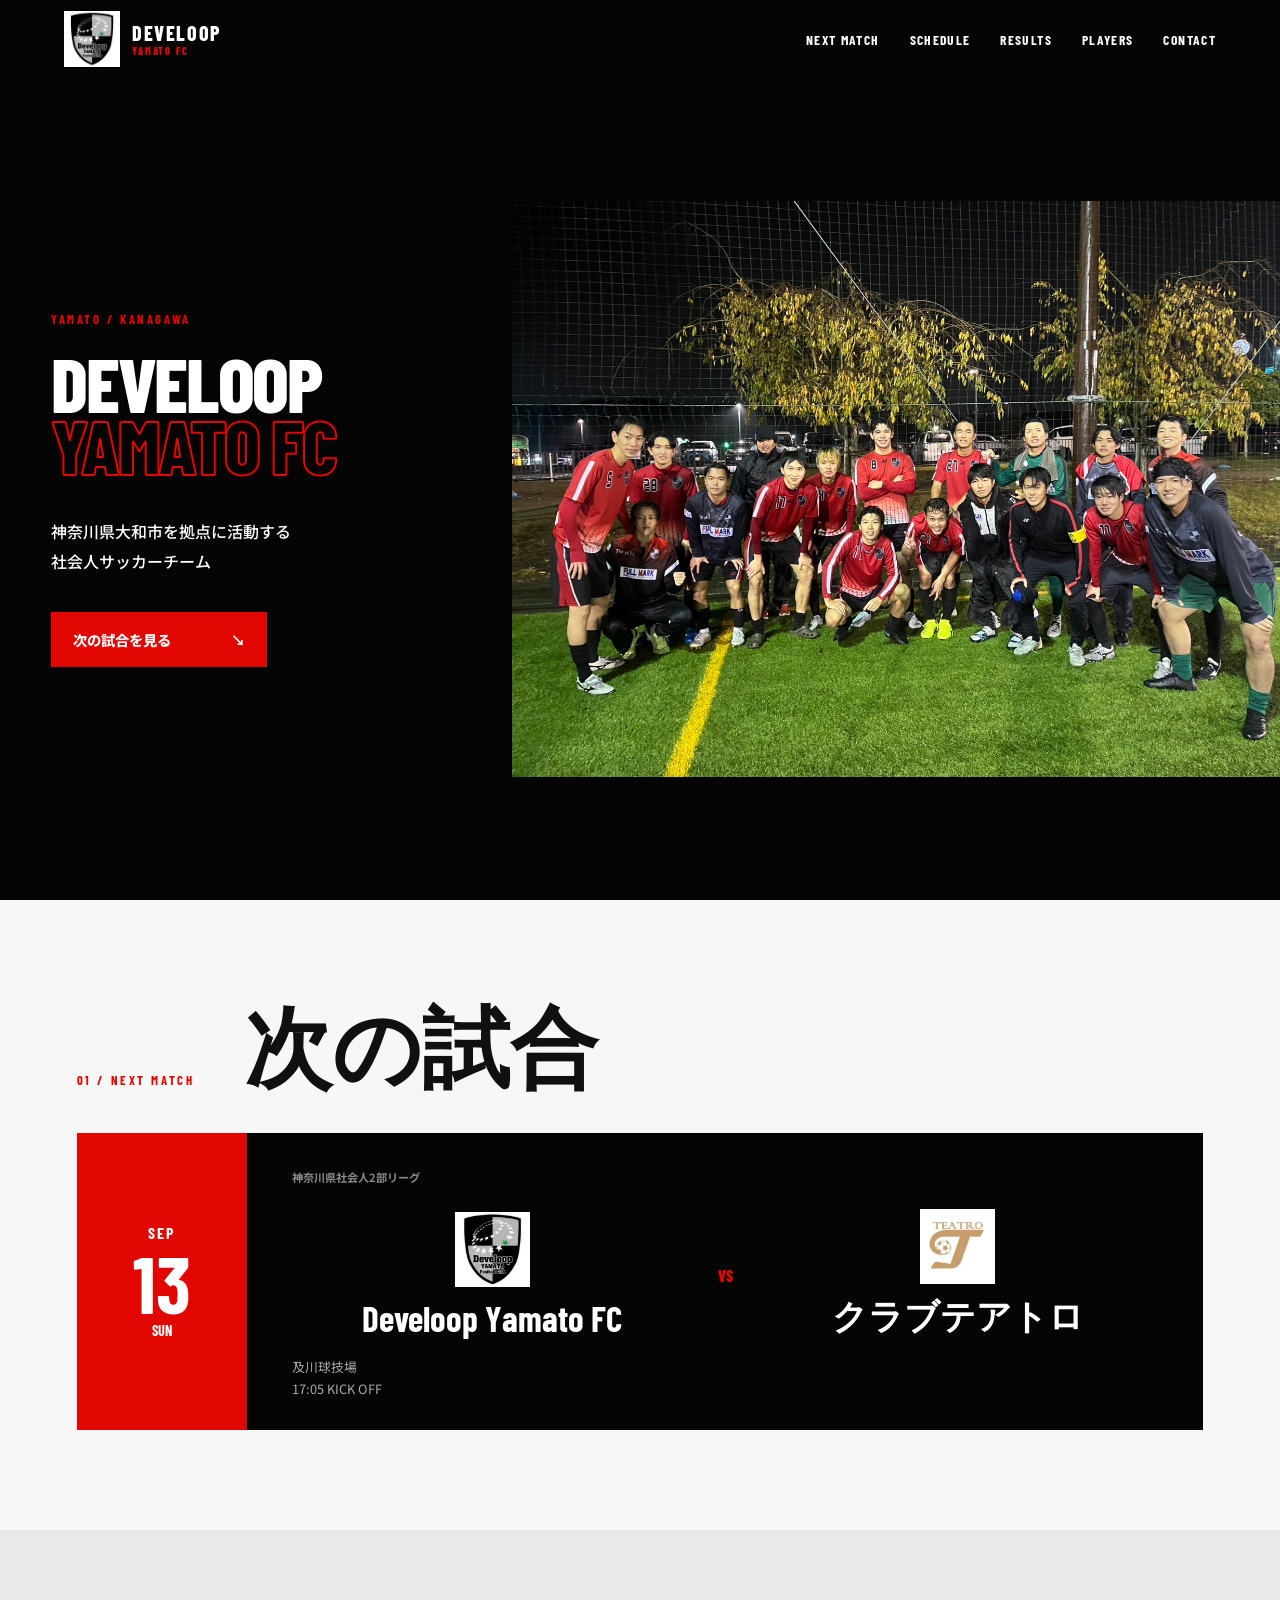
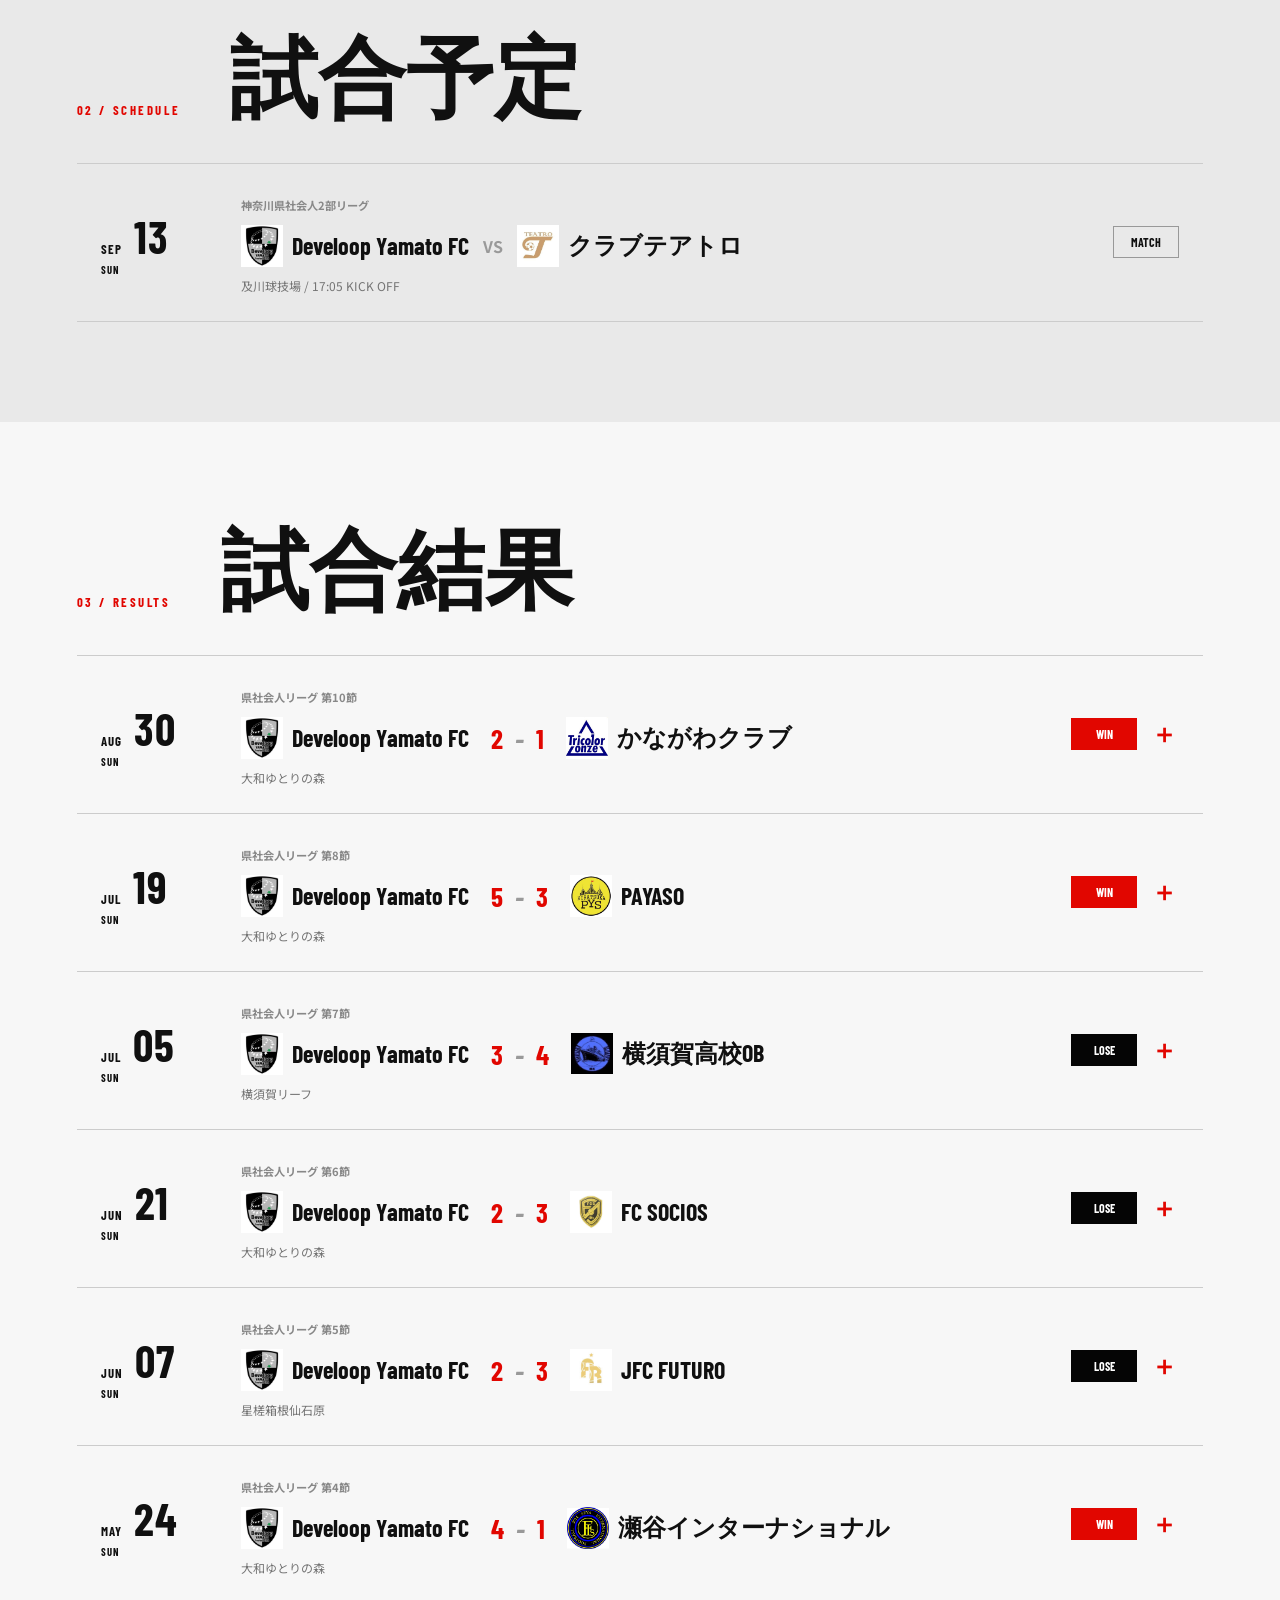
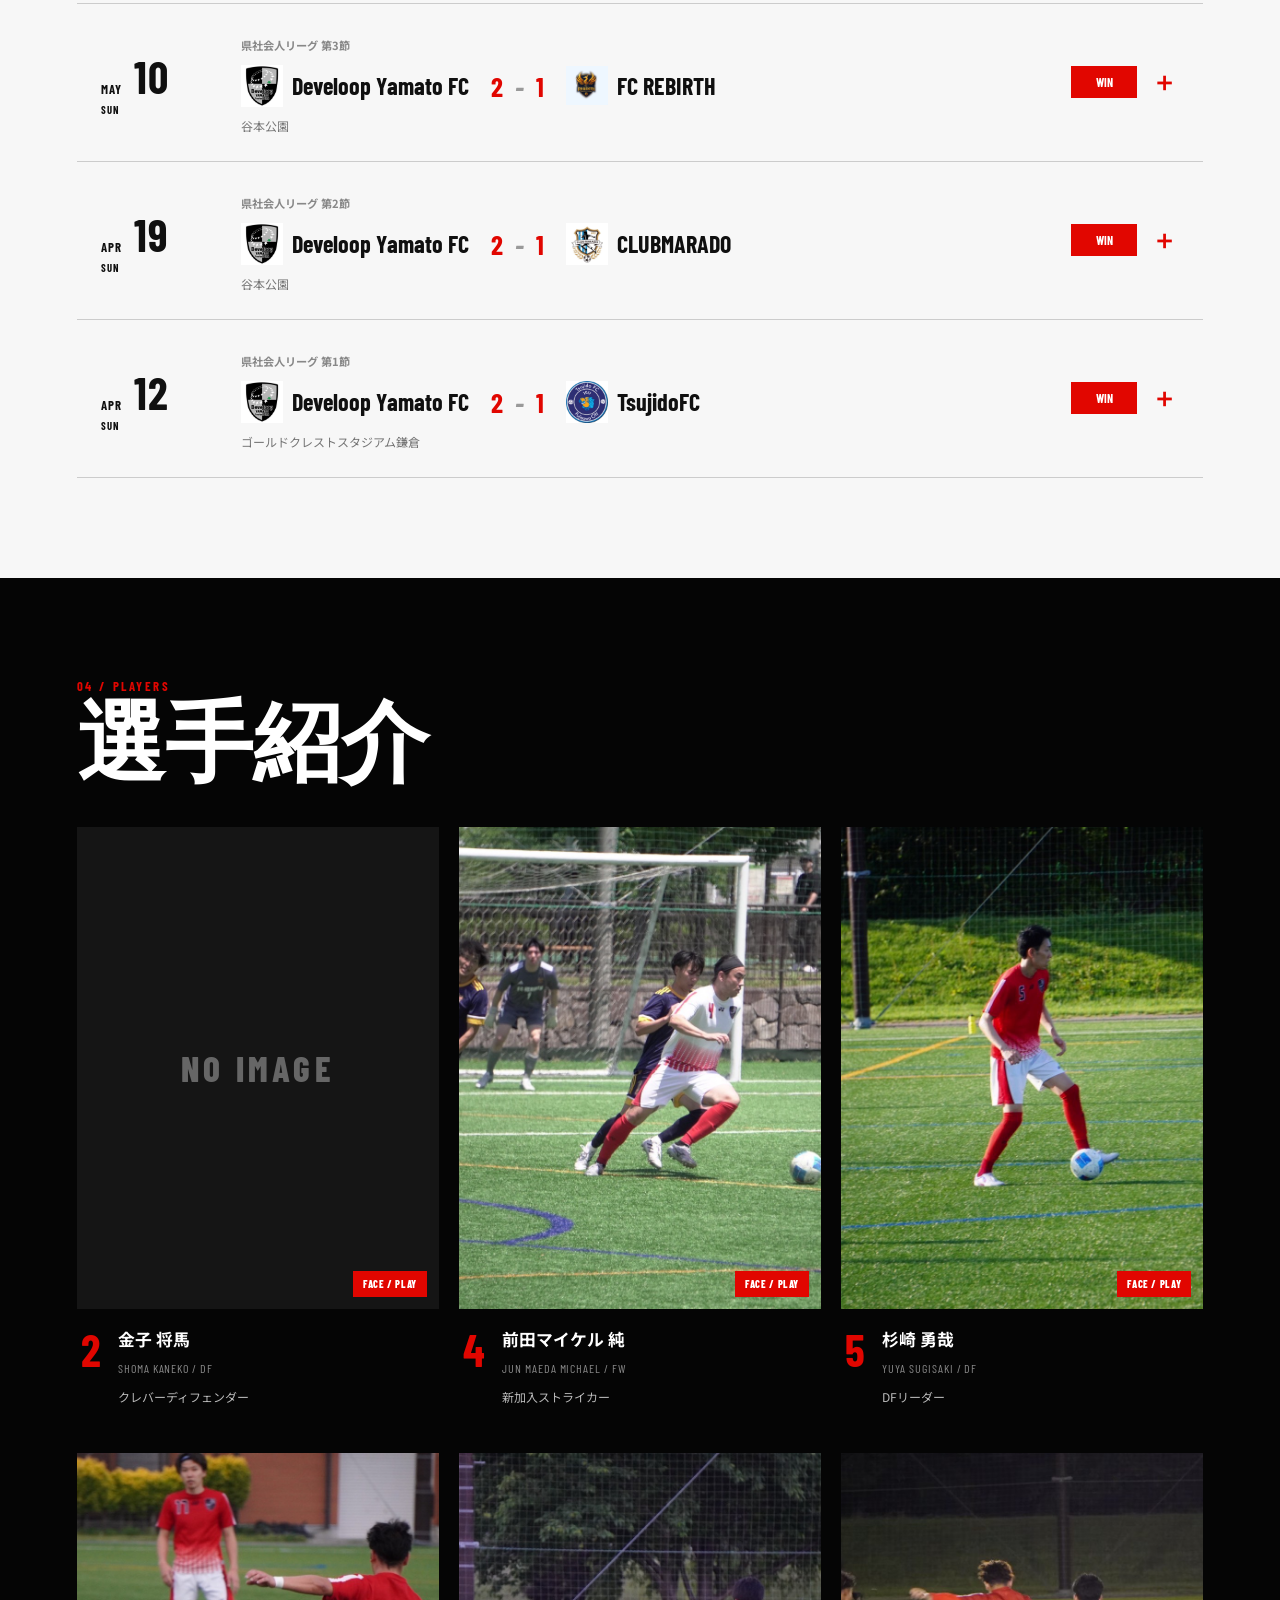
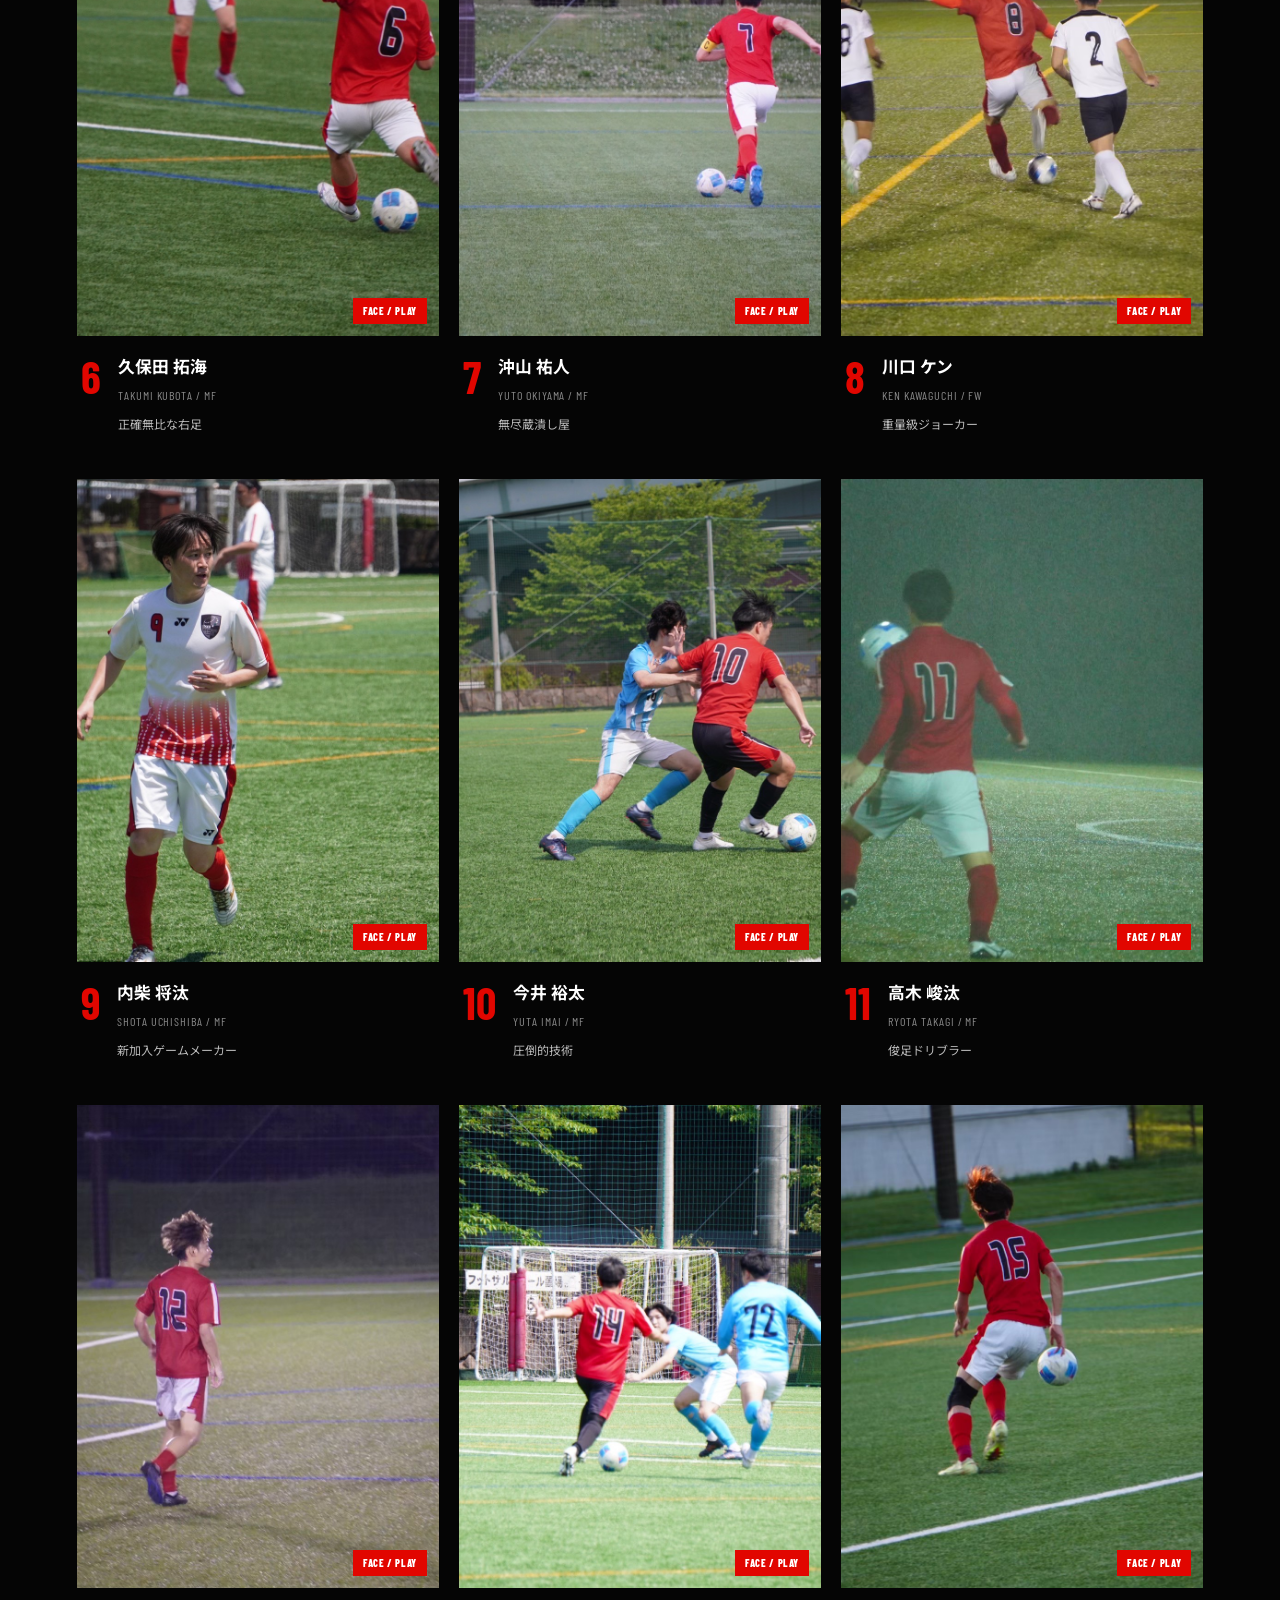
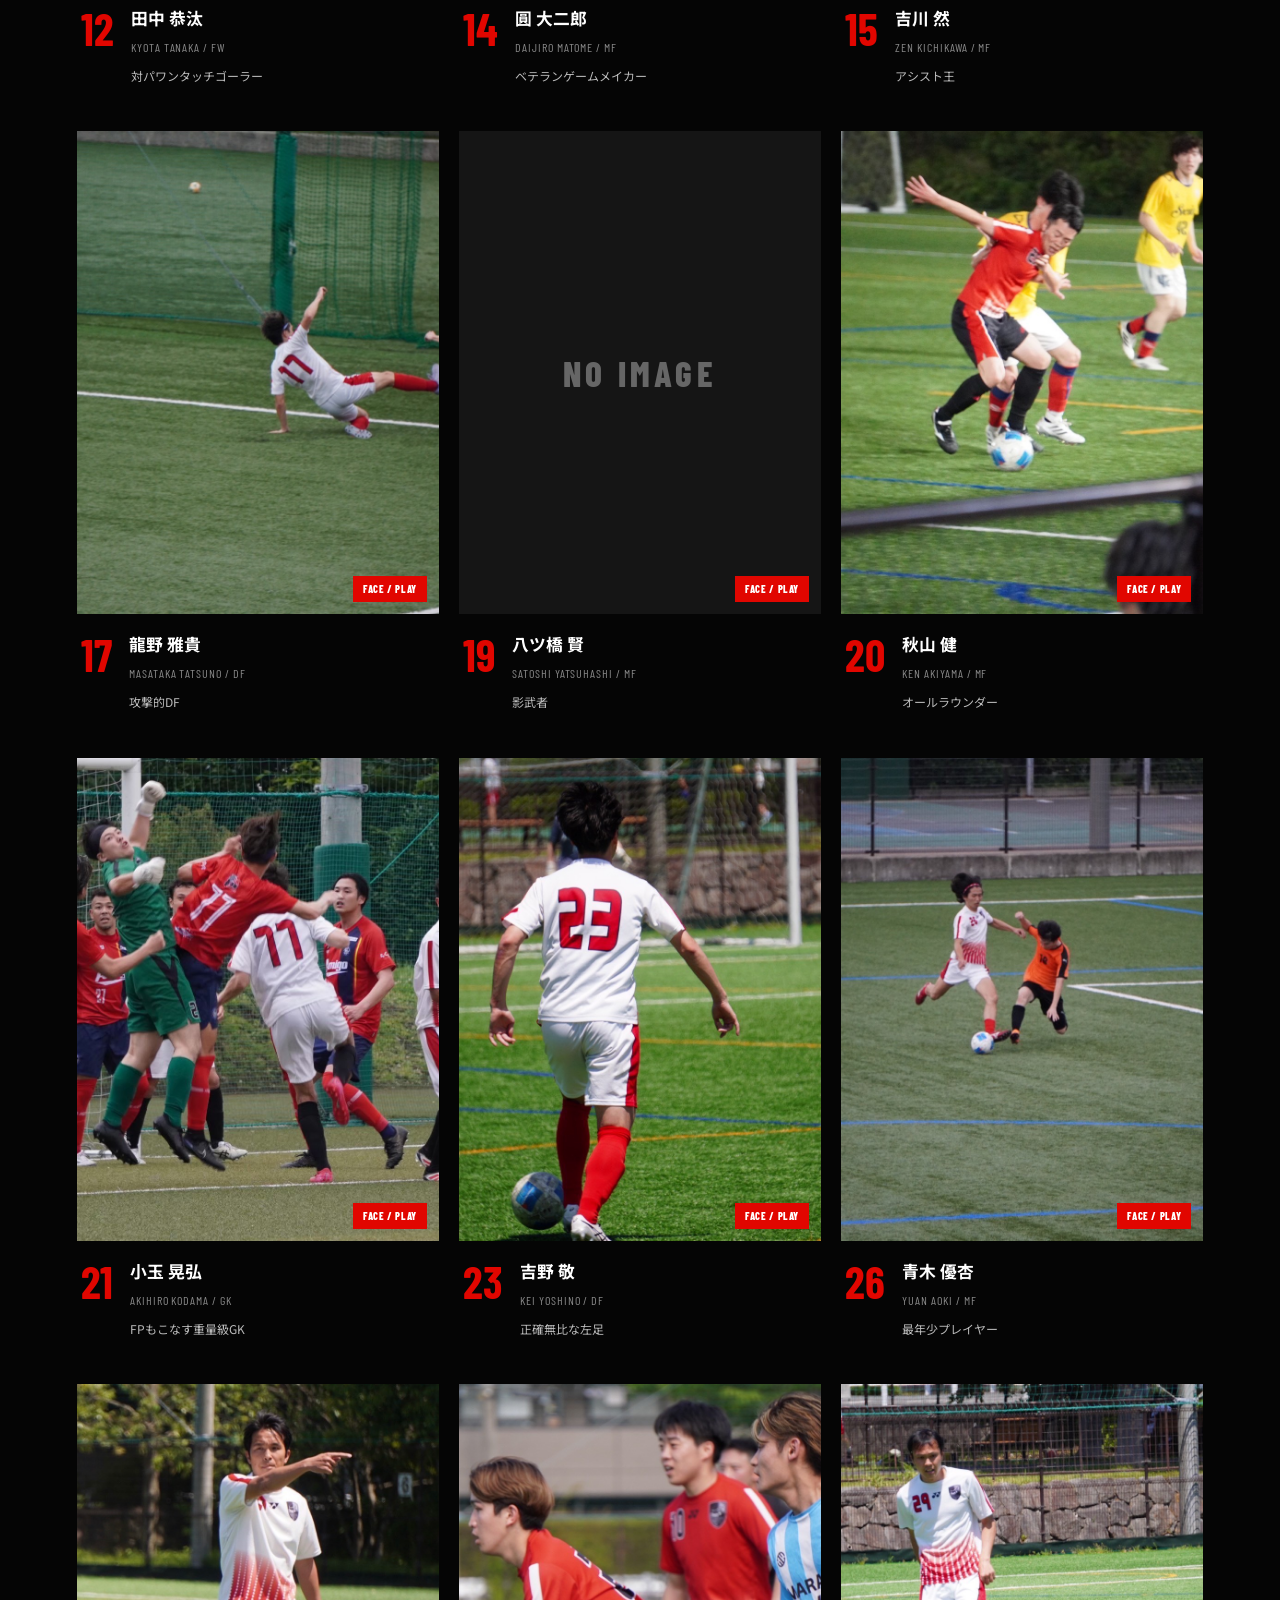
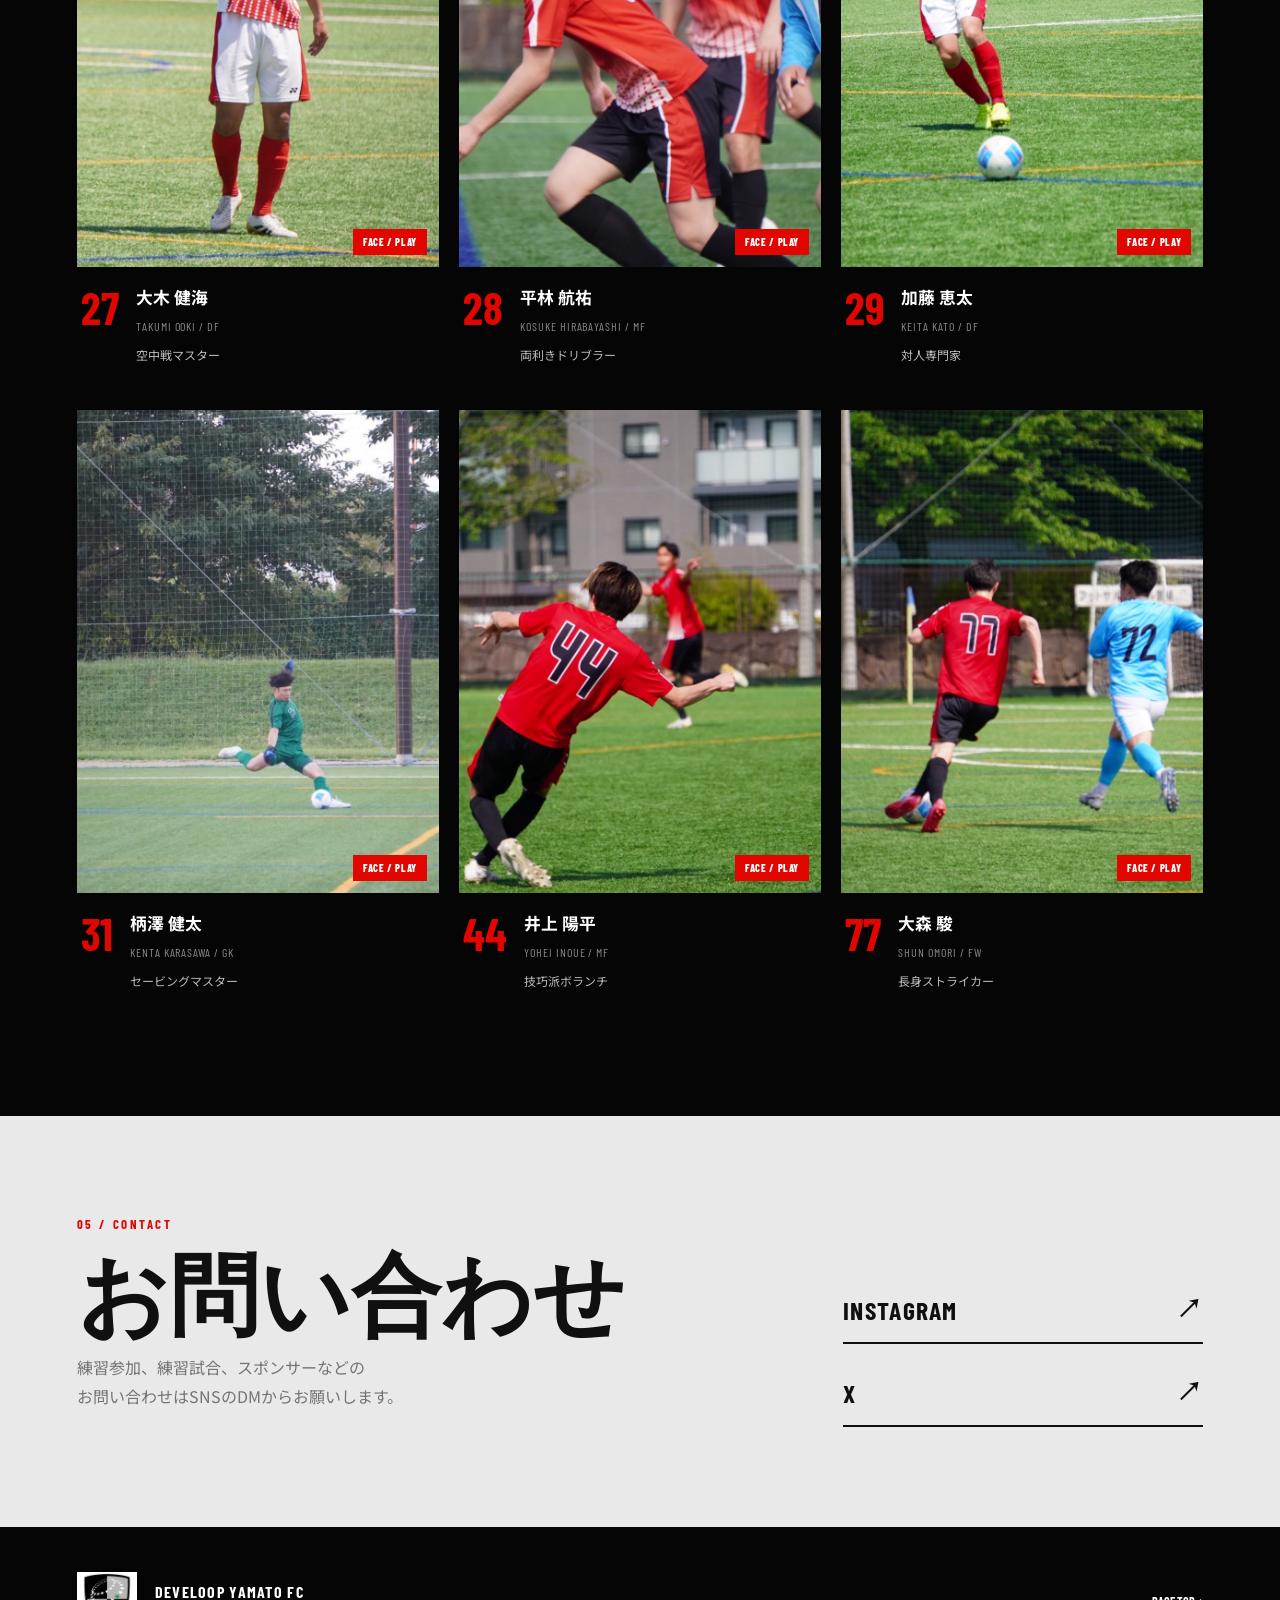
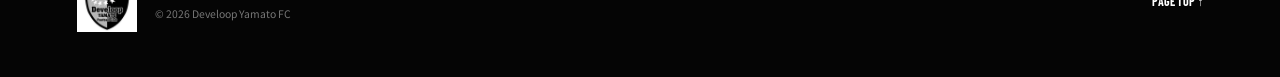
==== index.html @ c34ab91b "Add files via upload" ====
<!DOCTYPE html>
<html lang="ja">
<head>
  <title>Develoop Yamato FC</title>

<!-- ブラウザのタブに表示されるアイコン -->
<link rel="icon" type="image/jpeg" href="./images/emblem.jpg">

<!-- スマホでホーム画面に追加したときのアイコン -->
<link rel="apple-touch-icon" href="./images/emblem.jpg">

<!-- URL共有時の表示 -->
<meta property="og:title" content="Develoop Yamato FC">
<meta property="og:description" content="Develoop Yamato FC 公式ウェブサイト">
<meta property="og:type" content="website">
<meta property="og:url" content="https://zenkkk-ctrl.github.io/DeveloopYamatoFC/">
<meta property="og:image" content="https://zenkkk-ctrl.github.io/DeveloopYamatoFC/images/emblem.jpg">
<meta property="og:site_name" content="Develoop Yamato FC">
  <meta charset="UTF-8">

  <meta
    name="viewport"
    content="width=device-width, initial-scale=1"
  >

  <meta
    name="description"
    content="Develoop Yamato FC公式サイト。試合予定、試合結果、選手情報を掲載しています。"
  >

  <title>Develoop Yamato FC</title>

  <link rel="stylesheet" href="./style.css">
</head>

<body>

  <!-- ==============================
       ヘッダー
  ============================== -->

  <header class="header">

    <a href="#top" class="team-logo">

      <img
        class="emblem-image"
        src="./images/emblem.jpg"
        alt="Develoop Yamato FC エンブレム"
      >

      <span class="logo-text">
        DEVELOOP
        <small>YAMATO FC</small>
      </span>

    </a>


    <button
      id="menuButton"
      class="menu-button"
      type="button"
      aria-label="メニューを開く"
      aria-expanded="false"
    >
      MENU
    </button>


    <nav
      id="navigation"
      class="navigation"
    >
      <a href="#next-match">NEXT MATCH</a>
      <a href="#schedule">SCHEDULE</a>
      <a href="#results">RESULTS</a>
      <a href="#players">PLAYERS</a>
      <a href="#contact">CONTACT</a>
    </nav>

  </header>


  <main id="top">

    <!-- ==============================
         トップ
    ============================== -->

    <section class="hero">

      <div
        class="hero-image"
        role="img"
        aria-label="Develoop Yamato FC 集合写真"
      ></div>


      <div class="hero-content">

        <p class="small-heading">
          YAMATO / KANAGAWA
        </p>

        <h1>
          DEVELOOP
          <br>
          <span>YAMATO FC</span>
        </h1>

        <p class="hero-description">
          神奈川県大和市を拠点に活動する
          <br>
          社会人サッカーチーム
        </p>

        <a
          href="#next-match"
          class="main-button"
        >
          <span>次の試合を見る</span>
          <span aria-hidden="true">↘</span>
        </a>

      </div>

    </section>


    <!-- ==============================
         次の試合
    ============================== -->

    <section
      id="next-match"
      class="section"
    >

      <div class="section-title">

        <p>
          01 / NEXT MATCH
        </p>

        <h2>
          次の試合
        </h2>

      </div>


      <div id="nextMatchContainer"></div>

    </section>


    <!-- ==============================
         試合予定
    ============================== -->

    <section
      id="schedule"
      class="section schedule-section"
    >

      <div class="section-title">

        <p>
          02 / SCHEDULE
        </p>

        <h2>
          試合予定
        </h2>

      </div>


      <div
        id="scheduleContainer"
        class="match-list"
      ></div>

    </section>


    <!-- ==============================
         試合結果
    ============================== -->

    <section
      id="results"
      class="section results-section"
    >

      <div class="section-title">

        <p>
          03 / RESULTS
        </p>

        <h2>
          試合結果
        </h2>

      </div>


      <div
        id="resultsContainer"
        class="match-list"
      ></div>

    </section>


    <!-- ==============================
         選手紹介
    ============================== -->

    <section
      id="players"
      class="section players-section"
    >

      <div
        class="section-title section-title-light"
      >

        <div>

          <p>
            04 / PLAYERS
          </p>

          <h2>
            選手紹介
          </h2>

        </div>



        </span>

      </div>


      <div
        id="playersContainer"
        class="players-grid"
      ></div>

    </section>


    <!-- ==============================
         お問い合わせ
    ============================== -->

    <section
      id="contact"
      class="section contact-section"
    >

      <div>

        <p class="small-heading contact-number">
          05 / CONTACT
        </p>

        <h2>
          お問い合わせ
        </h2>

        <p class="contact-description">
          練習参加、練習試合、スポンサーなどの
          <br>
          お問い合わせはSNSのDMからお願いします。
        </p>

      </div>


      <div class="social-links">

        <!-- Instagram -->

        <a
          id="instagramLink"
          class="social-link"
          href="https://www.instagram.com/develoopyamatofootballclub/"
          target="_blank"
          rel="noopener noreferrer"
        >

          <span>
            INSTAGRAM
          </span>

          <span aria-hidden="true">
            ↗
          </span>

        </a>


        <!-- X -->

        <a
          id="xLink"
          class="social-link"
          href="https://x.com/Develoop_Y_FC"
          target="_blank"
          rel="noopener noreferrer"
        >

          <span>
            X
          </span>

          <span aria-hidden="true">
            ↗
          </span>

        </a>

      </div>

    </section>

  </main>


  <!-- ==============================
       フッター
  ============================== -->

  <footer class="footer">

    <img
      class="emblem-image footer-emblem"
      src="./images/emblem.jpg"
      alt="Develoop Yamato FC エンブレム"
    >


    <div>

      <strong>
        DEVELOOP YAMATO FC
      </strong>

      <small>
        © 2026 Develoop Yamato FC
      </small>

    </div>


    <a href="#top">
      PAGE TOP ↑
    </a>

  </footer>


  <!-- data.jsを先に読み込む -->
  <script src="./data.js"></script>
  <script src="./script.js"></script>

</body>
</html>
---- style.css ----
@import url("https://fonts.googleapis.com/css2?family=Barlow+Condensed:wght@500;600;700;800&family=Noto+Sans+JP:wght@400;500;700;900&display=swap");

:root {
  --black: #050505;
  --black-light: #171717;
  --red: #e10600;
  --dark-red: #a80000;
  --white: #f7f7f7;
  --gray: #747474;
  --light-gray: #e9e9e9;
  --border: #cccccc;
  --text: #101010;
}


/* ==============================
   RESET
============================== */

* {
  box-sizing: border-box;
}

html {
  scroll-behavior: smooth;
  scroll-padding-top: 78px;
}

body {
  margin: 0;

  color: var(--text);
  background: var(--white);

  font-family: "Noto Sans JP", sans-serif;
}

body.menu-open {
  overflow: hidden;
}

a {
  color: inherit;
  text-decoration: none;
}

button {
  font: inherit;
}

img {
  display: block;
  max-width: 100%;
}


/* ==============================
   HEADER
============================== */

.header {
  position: sticky;
  top: 0;
  z-index: 100;

  display: flex;
  align-items: center;
  justify-content: space-between;

  height: 78px;

  padding: 0 5vw;

  color: white;
  background: var(--black);
}

.team-logo {
  display: flex;
  align-items: center;

  gap: 12px;
}

.emblem-image {
  width: 56px;
  height: 56px;

  object-fit: contain;
}

.logo-text {
  font-family: "Barlow Condensed", sans-serif;
  font-size: 1.25rem;
  font-weight: 800;

  letter-spacing: 0.08em;
}

.logo-text small {
  display: block;

  color: var(--red);

  font-size: 0.65rem;

  letter-spacing: 0.18em;
}

.navigation {
  display: flex;

  gap: 30px;

  font-family: "Barlow Condensed", sans-serif;
  font-size: 0.85rem;
  font-weight: 700;

  letter-spacing: 0.1em;
}

.navigation a {
  position: relative;

  padding: 10px 0;
}

.navigation a::after {
  position: absolute;

  right: 0;
  bottom: 3px;
  left: 0;

  height: 2px;

  background: var(--red);

  content: "";

  transform: scaleX(0);
  transform-origin: right;

  transition: transform 0.25s;
}

.navigation a:hover::after {
  transform: scaleX(1);
  transform-origin: left;
}

.menu-button {
  display: none;

  color: white;
  background: none;

  border: 0;

  font-family: "Barlow Condensed", sans-serif;
  font-weight: 700;

  cursor: pointer;
}


/* ==============================
   HERO
============================== */

.hero {
  display: grid;

  grid-template-columns: 40% 60%;

  min-height: calc(100vh - 78px);

  color: white;
  background: var(--black);

  overflow: hidden;
}

.hero-image {
  grid-column: 2;
  grid-row: 1;

  min-height: calc(100vh - 78px);

  background-color: var(--black);

  background-position: center;

  background-size: contain;

  background-repeat: no-repeat;

  animation: photoFadeIn 1.2s ease-out both;
}

.hero-content {
  z-index: 2;

  grid-column: 1;
  grid-row: 1;

  display: flex;
  flex-direction: column;

  align-items: flex-start;
  justify-content: center;

  padding: 60px 4vw;

  background: var(--black);

  animation: heroFadeUp 1.2s ease-out 2s both;
}

@keyframes photoFadeIn {

  from {
    opacity: 0;

    transform: scale(1.02);
  }

  to {
    opacity: 1;

    transform: scale(1);
  }

}

@keyframes heroFadeUp {

  from {
    opacity: 0;

    transform: translateY(35px);
  }

  to {
    opacity: 1;

    transform: translateY(0);
  }

}

.small-heading {
  margin: 0;

  color: var(--red);

  font-family: "Barlow Condensed", sans-serif;
  font-size: 0.8rem;
  font-weight: 700;

  letter-spacing: 0.2em;
}

.hero h1 {
  margin: 25px 0;

  font-family: "Barlow Condensed", sans-serif;

  font-size: clamp(4rem, 6vw, 7rem);

  font-weight: 800;

  line-height: 0.8;

  letter-spacing: -0.03em;
}

.hero h1 span {
  color: transparent;

  -webkit-text-stroke: 2px var(--red);
}

.hero-description {
  margin-bottom: 35px;

  font-weight: 500;

  line-height: 1.9;
}

.main-button {
  display: inline-flex;

  align-items: center;
  justify-content: space-between;

  gap: 60px;

  padding: 17px 22px;

  color: white;
  background: var(--red);

  font-size: 0.9rem;
  font-weight: 800;

  transition: 0.2s;
}

.main-button:hover {
  background: var(--dark-red);

  transform: translateY(-3px);
}


/* ==============================
   COMMON SECTION
============================== */

.section {
  padding: 100px 6vw;
}

.section-title {
  display: flex;

  align-items: flex-end;

  gap: 50px;

  margin-bottom: 45px;
}

.section-title p {
  margin: 0;

  color: var(--red);

  font-family: "Barlow Condensed", sans-serif;

  font-size: 0.8rem;
  font-weight: 700;

  letter-spacing: 0.2em;
}

.section-title h2 {
  margin: 0;

  font-family: "Barlow Condensed", sans-serif;

  font-size: clamp(3rem, 7vw, 5.5rem);

  font-weight: 800;

  line-height: 1;
}

.empty-message {
  padding: 50px 20px;

  color: var(--gray);
  background: white;

  border: 1px solid var(--border);

  text-align: center;
}

.dark-empty {
  color: #aaa;

  background: var(--black-light);

  border-color: #333;
}


/* ==============================
   NEXT MATCH
============================== */

.next-match-card {
  display: grid;

  grid-template-columns: 170px 1fr;

  color: white;
  background: var(--black);
}

.large-date {
  display: flex;

  flex-direction: column;

  align-items: center;
  justify-content: center;

  padding: 35px 20px;

  color: white;
  background: var(--red);

  font-family: "Barlow Condensed", sans-serif;
}

.large-date span {
  font-weight: 700;

  letter-spacing: 0.15em;
}

.large-date strong {
  font-size: 5rem;

  line-height: 1;
}

.large-date small {
  font-size: 0.9rem;
  font-weight: 700;
}

.next-match-information {
  padding: 30px 45px;
}

.competition {
  color: #888;

  font-size: 0.7rem;
  font-weight: 700;
}

.next-team-area {
  display: grid;

  grid-template-columns: 1fr auto 1fr;

  align-items: center;

  gap: 25px;

  margin: 22px 0 10px;
}

.next-team {
  display: flex;

  flex-direction: column;

  align-items: center;

  gap: 10px;

  text-align: center;
}

.next-team img {
  width: 75px;
  height: 75px;

  object-fit: contain;
}

.next-team strong {
  font-family: "Barlow Condensed", sans-serif;

  font-size: clamp(1.3rem, 3vw, 2.2rem);
}

.vs-text {
  color: var(--red);

  font-family: "Barlow Condensed", sans-serif;

  font-weight: 800;
}

.next-match-information p {
  margin: 15px 0 0;

  color: #aaa;

  font-size: 0.8rem;

  line-height: 1.7;
}


/* ==============================
   SCHEDULE
============================== */

.schedule-section {
  background: var(--light-gray);
}

.match-list {
  border-top: 1px solid var(--border);
}

.match-card {
  display: grid;

  grid-template-columns: 110px 1fr auto;

  align-items: center;

  gap: 30px;

  padding: 27px 24px;

  border-bottom: 1px solid var(--border);
}

.match-card time,
.result-summary time {
  font-family: "Barlow Condensed", sans-serif;

  font-size: 0.8rem;
  font-weight: 700;

  letter-spacing: 0.1em;
}

.match-card time strong,
.result-summary time strong {
  display: inline-block;

  margin-left: 7px;

  font-size: 2.8rem;
}

.match-card time small,
.result-summary time small {
  display: block;
}

.match-details {
  min-width: 0;
}

.match-details p {
  margin: 0;

  color: var(--gray);

  font-size: 0.75rem;
}

.schedule-teams,
.result-teams {
  display: flex;

  align-items: center;

  flex-wrap: wrap;

  gap: 14px;

  margin: 10px 0;
}

.mini-team {
  display: inline-flex;

  align-items: center;

  gap: 9px;

  font-family: "Barlow Condensed", sans-serif;

  font-size: clamp(1rem, 2vw, 1.5rem);

  font-weight: 700;
}

.mini-team img {
  width: 42px;
  height: 42px;

  object-fit: contain;
}

.schedule-vs {
  color: #999;
}

.score {
  margin: 0 8px;

  color: var(--red);

  font-family: "Barlow Condensed", sans-serif;

  font-size: 1.7rem;
}

.score i {
  margin: 0 7px;

  color: #999;
}

.match-status,
.result-label {
  min-width: 66px;

  padding: 8px 12px;

  border: 1px solid #999;

  font-family: "Barlow Condensed", sans-serif;

  font-size: 0.75rem;
  font-weight: 700;

  text-align: center;
}

.result-label.win {
  color: white;

  background: var(--red);

  border-color: var(--red);
}

.result-label.lose {
  color: white;

  background: var(--black);

  border-color: var(--black);
}

.result-label.draw {
  background: #ccc;

  border-color: #ccc;
}


/* ==============================
   RESULT CARD
============================== */

.result-card {
  border-bottom: 1px solid var(--border);
}

.result-summary {
  display: grid;

  grid-template-columns: 110px 1fr auto;

  align-items: center;

  gap: 30px;

  width: 100%;

  padding: 27px 24px;

  color: inherit;

  background: transparent;

  border: 0;

  text-align: left;

  cursor: pointer;

  transition:
    background 0.2s;
}

.result-summary:hover {
  background: #fff;
}

.result-card.detail-open
.result-summary {
  background: #fff;
}

.result-side {
  display: flex;

  align-items: center;

  gap: 12px;
}

.result-arrow {
  display: flex;

  align-items: center;
  justify-content: center;

  width: 30px;
  height: 30px;

  color: var(--red);

  font-family: "Barlow Condensed", sans-serif;

  font-size: 1.6rem;
  font-weight: 800;
}


/* ==============================
   MATCH DETAIL PANEL
============================== */

.match-detail-panel {
  display: grid;

  grid-template-rows: 0fr;

  visibility: hidden;

  opacity: 0;

  background: #fff;

  transition:
    grid-template-rows 0.4s ease,
    opacity 0.3s ease,
    visibility 0.3s;
}

.result-card.detail-open
.match-detail-panel {
  grid-template-rows: 1fr;

  visibility: visible;

  opacity: 1;
}

.match-detail-inner {
  min-height: 0;

  overflow: hidden;
}

.result-card.detail-open
.match-detail-inner {
  padding:
    30px 24px
    38px 164px;
}

.detail-heading {
  display: flex;

  align-items: baseline;

  gap: 15px;

  margin-bottom: 20px;
}

.detail-heading span,
.detail-photo-title {
  color: var(--red);

  font-family: "Barlow Condensed", sans-serif;

  font-size: 0.75rem;
  font-weight: 800;

  letter-spacing: 0.15em;
}

.detail-heading strong {
  font-size: 1.2rem;
}


/* ==============================
   GOAL / ASSIST
============================== */

.goal-details {
  display: grid;

  gap: 8px;
}

.goal-detail {
  display: grid;

  grid-template-columns: 1fr 1fr;

  gap: 15px;

  padding: 14px 16px;

  background: var(--light-gray);
}

.goal-player,
.assist-player {
  display: flex;

  align-items: center;

  gap: 9px;

  min-width: 0;
}

.detail-type {
  min-width: 48px;

  color: var(--red);

  font-family: "Barlow Condensed", sans-serif;

  font-size: 0.7rem;
  font-weight: 800;

  letter-spacing: 0.08em;
}

.detail-number {
  color: var(--black);

  font-family: "Barlow Condensed", sans-serif;

  font-size: 1.25rem;
  font-weight: 800;
}

.no-assist,
.no-goal-data {
  color: #888;
}


/* ==============================
   MATCH PHOTOS
============================== */

.detail-photo-title {
  margin: 30px 0 12px;
}

.detail-photos {
  display: grid;

  grid-template-columns:
    repeat(3, minmax(0, 1fr));

  gap: 10px;
}

.match-photo-item {
  position: relative;

  aspect-ratio: 4 / 3;

  background: #ddd;

  overflow: hidden;
}

.match-photo-item img {
  width: 100%;
  height: 100%;

  object-fit: cover;

  transition: transform 0.3s;
}

.match-photo-item:hover img {
  transform: scale(1.03);
}

.match-no-image {
  position: absolute;

  top: 50%;
  left: 50%;

  display: none;

  transform:
    translate(-50%, -50%);

  color: #888;

  font-family: "Barlow Condensed", sans-serif;

  font-size: 1.2rem;
  font-weight: 800;

  letter-spacing: 0.1em;
}

.match-photo-item.no-image-active
.match-no-image {
  display: block;
}


/* ==============================
   PLAYERS
============================== */

.players-section {
  color: white;

  background: var(--black);
}

.section-title-light {
  justify-content: space-between;
}

.photo-guide {
  color: #999;

  font-size: 0.75rem;
}

.players-grid {
  display: grid;

  grid-template-columns:
    repeat(3, 1fr);

  gap: 20px;
}

.player-card {
  min-width: 0;
}


/* ==============================
   PLAYER PHOTO
============================== */

.player-photo {
  position: relative;

  display: block;

  width: 100%;

  padding: 0;

  aspect-ratio: 3 / 4;

  color: white;

  background: #151515;

  border: 0;

  overflow: hidden;

  cursor: pointer;
}

.player-image-box {
  position: absolute;

  inset: 0;

  width: 100%;
  height: 100%;

  transition:
    opacity 0.5s ease,
    transform 0.7s ease;
}

.player-image-box img {
  width: 100%;
  height: 100%;

  object-fit: cover;

  filter: none;
}

.face-photo {
  z-index: 2;

  opacity: 1;
}

.play-photo {
  z-index: 1;

  opacity: 0;
}

.player-card.show-play-photo
.face-photo {
  opacity: 0;
}

.player-card.show-play-photo
.play-photo {
  z-index: 3;

  opacity: 1;

  transform: scale(1.02);
}

.photo-label {
  position: absolute;

  right: 12px;
  bottom: 12px;

  z-index: 10;

  padding: 7px 10px;

  color: white;

  background: var(--red);

  font-family: "Barlow Condensed", sans-serif;

  font-size: 0.65rem;
  font-weight: 800;

  letter-spacing: 0.06em;
}


/* ==============================
   PLAYER NO IMAGE
============================== */

.player-no-image {
  position: absolute;

  top: 50%;
  left: 50%;

  display: none;

  transform:
    translate(-50%, -50%);

  color: #666;

  font-family: "Barlow Condensed", sans-serif;

  font-size:
    clamp(1.3rem, 3vw, 2.2rem);

  font-weight: 800;

  letter-spacing: 0.12em;

  white-space: nowrap;
}

.player-image-box.no-image-active {
  background: #151515;
}

.player-image-box.no-image-active
.player-no-image {
  display: block;
}


/* ==============================
   PLAYER INFO
============================== */

.player-info {
  display: flex;

  align-items: flex-start;

  gap: 17px;

  padding:
    18px 4px
    25px;
}

.player-number {
  color: var(--red);

  font-family: "Barlow Condensed", sans-serif;

  font-size: 2.8rem;

  line-height: 1;
}

.player-info h3 {
  margin:
    0 0 3px;

  font-size: 1.05rem;
}

.player-info span {
  color: #888;

  font-family: "Barlow Condensed", sans-serif;

  font-size: 0.75rem;

  letter-spacing: 0.08em;
}

.player-info p {
  margin:
    9px 0 0;

  color: #bbb;

  font-size: 0.75rem;

  line-height: 1.7;
}


/* ==============================
   CONTACT
============================== */

.contact-section {
  display: flex;

  align-items: flex-end;
  justify-content: space-between;

  gap: 50px;

  background: var(--light-gray);
}

.contact-section h2 {
  margin: 15px 0;

  font-family: "Barlow Condensed", sans-serif;

  font-size: clamp(3rem, 7vw, 6rem);

  line-height: 1;
}

.contact-description {
  color: var(--gray);

  line-height: 1.8;
}

.social-links {
  display: flex;

  flex-direction: column;

  gap: 16px;

  min-width: 360px;
}

.social-link {
  display: flex;

  align-items: center;
  justify-content: space-between;

  padding: 15px 0;

  border-bottom:
    2px solid var(--text);

  font-family: "Barlow Condensed", sans-serif;

  font-size:
    clamp(1rem, 2.5vw, 1.6rem);

  font-weight: 700;

  letter-spacing: 0.05em;

  transition: 0.2s;
}

.social-link:hover {
  color: var(--red);

  border-color: var(--red);

  transform:
    translateX(5px);
}


/* ==============================
   FOOTER
============================== */

.footer {
  display: flex;

  align-items: center;

  gap: 18px;

  padding: 45px 6vw;

  color: white;

  background: var(--black);
}

.footer-emblem {
  width: 60px;
  height: 60px;
}

.footer strong {
  display: block;

  font-family: "Barlow Condensed", sans-serif;

  letter-spacing: 0.08em;
}

.footer small {
  display: block;

  margin-top: 5px;

  color: #777;

  font-size: 0.65rem;
}

.footer > a {
  margin-left: auto;

  font-family: "Barlow Condensed", sans-serif;

  font-size: 0.75rem;
  font-weight: 700;
}


/* ==============================
   MOBILE
============================== */

@media (max-width: 760px) {

  html {
    scroll-padding-top: 68px;
  }


  /* HEADER */

  .header {
    height: 68px;
  }

  .emblem-image {
    width: 46px;
    height: 46px;
  }

  .logo-text {
    font-size: 1rem;
  }

  .menu-button {
    display: block;
  }

  .navigation {
    position: absolute;

    top: 68px;
    right: 0;
    left: 0;

    display: none;

    flex-direction: column;

    gap: 5px;

    min-height:
      calc(100vh - 68px);

    padding: 30px 6vw;

    background: var(--black);

    font-size: 1.5rem;
  }

  .navigation.open {
    display: flex;
  }

  .navigation a {
    padding: 15px 0;

    border-bottom:
      1px solid #333;
  }


  /* HERO */

  .hero {
    display: flex;

    flex-direction: column;

    min-height: 0;
  }

  .hero-image {
    order: 1;

    width: 100%;

    min-height: 0;

    aspect-ratio: 16 / 9;
  }

  .hero-content {
    order: 2;

    display: block;

    width: 100%;

    padding:
      50px 6vw
      65px;
  }

  .hero h1 {
    font-size:
      clamp(3.7rem, 17vw, 5.3rem);
  }


  /* SECTION */

  .section {
    padding:
      75px 5vw;
  }

  .section-title {
    display: block;

    margin-bottom: 30px;
  }

  .section-title p {
    margin-bottom: 12px;
  }

  .photo-guide {
    display: block;

    margin-top: 14px;
  }


  /* NEXT MATCH */

  .next-match-card {
    grid-template-columns:
      95px 1fr;
  }

  .large-date {
    padding:
      25px 10px;
  }

  .large-date strong {
    font-size: 3.5rem;
  }

  .next-match-information {
    padding:
      25px 20px;
  }

  .next-team-area {
    gap: 10px;
  }

  .next-team img {
    width: 52px;
    height: 52px;
  }

  .next-team strong {
    font-size: 1rem;
  }


  /* SCHEDULE */

  .match-card {
    grid-template-columns:
      68px 1fr;

    gap: 15px;

    padding:
      22px 6px;
  }

  .match-status {
    display: none;
  }

  .match-card time strong,
  .result-summary time strong {
    font-size: 2rem;
  }

  .mini-team {
    font-size: 0.95rem;
  }

  .mini-team img {
    width: 34px;
    height: 34px;
  }


  /* RESULT */

  .result-summary {
    grid-template-columns:
      68px 1fr;

    gap: 15px;

    padding:
      22px 6px;
  }

  .result-side {
    grid-column: 2;

    justify-content:
      flex-end;
  }

  .result-side
  .result-label {
    display: none;
  }

  .result-card.detail-open
  .match-detail-inner {
    padding:
      25px 6px
      30px 89px;
  }

  .goal-detail {
    grid-template-columns: 1fr;
  }

  .detail-photos {
    grid-template-columns: 1fr;
  }


  /* PLAYERS */

  .players-grid {
    grid-template-columns:
      1fr 1fr;
  }


  /* CONTACT */

  .contact-section {
    display: block;
  }

  .social-links {
    min-width: 0;

    margin-top: 35px;
  }

}


/* ==============================
   SMALL MOBILE
============================== */

@media (max-width: 480px) {

  .hero h1 {
    font-size: 3.8rem;
  }

  .players-grid {
    grid-template-columns: 1fr;
  }

  .player-photo {
    aspect-ratio: 4 / 5;
  }

  .footer-emblem {
    display: none;
  }

}


/* ==============================
   REDUCED MOTION
============================== */

@media (prefers-reduced-motion: reduce) {

  html {
    scroll-behavior: auto;
  }

  .hero-image,
  .hero-content {
    animation: none;
  }

}
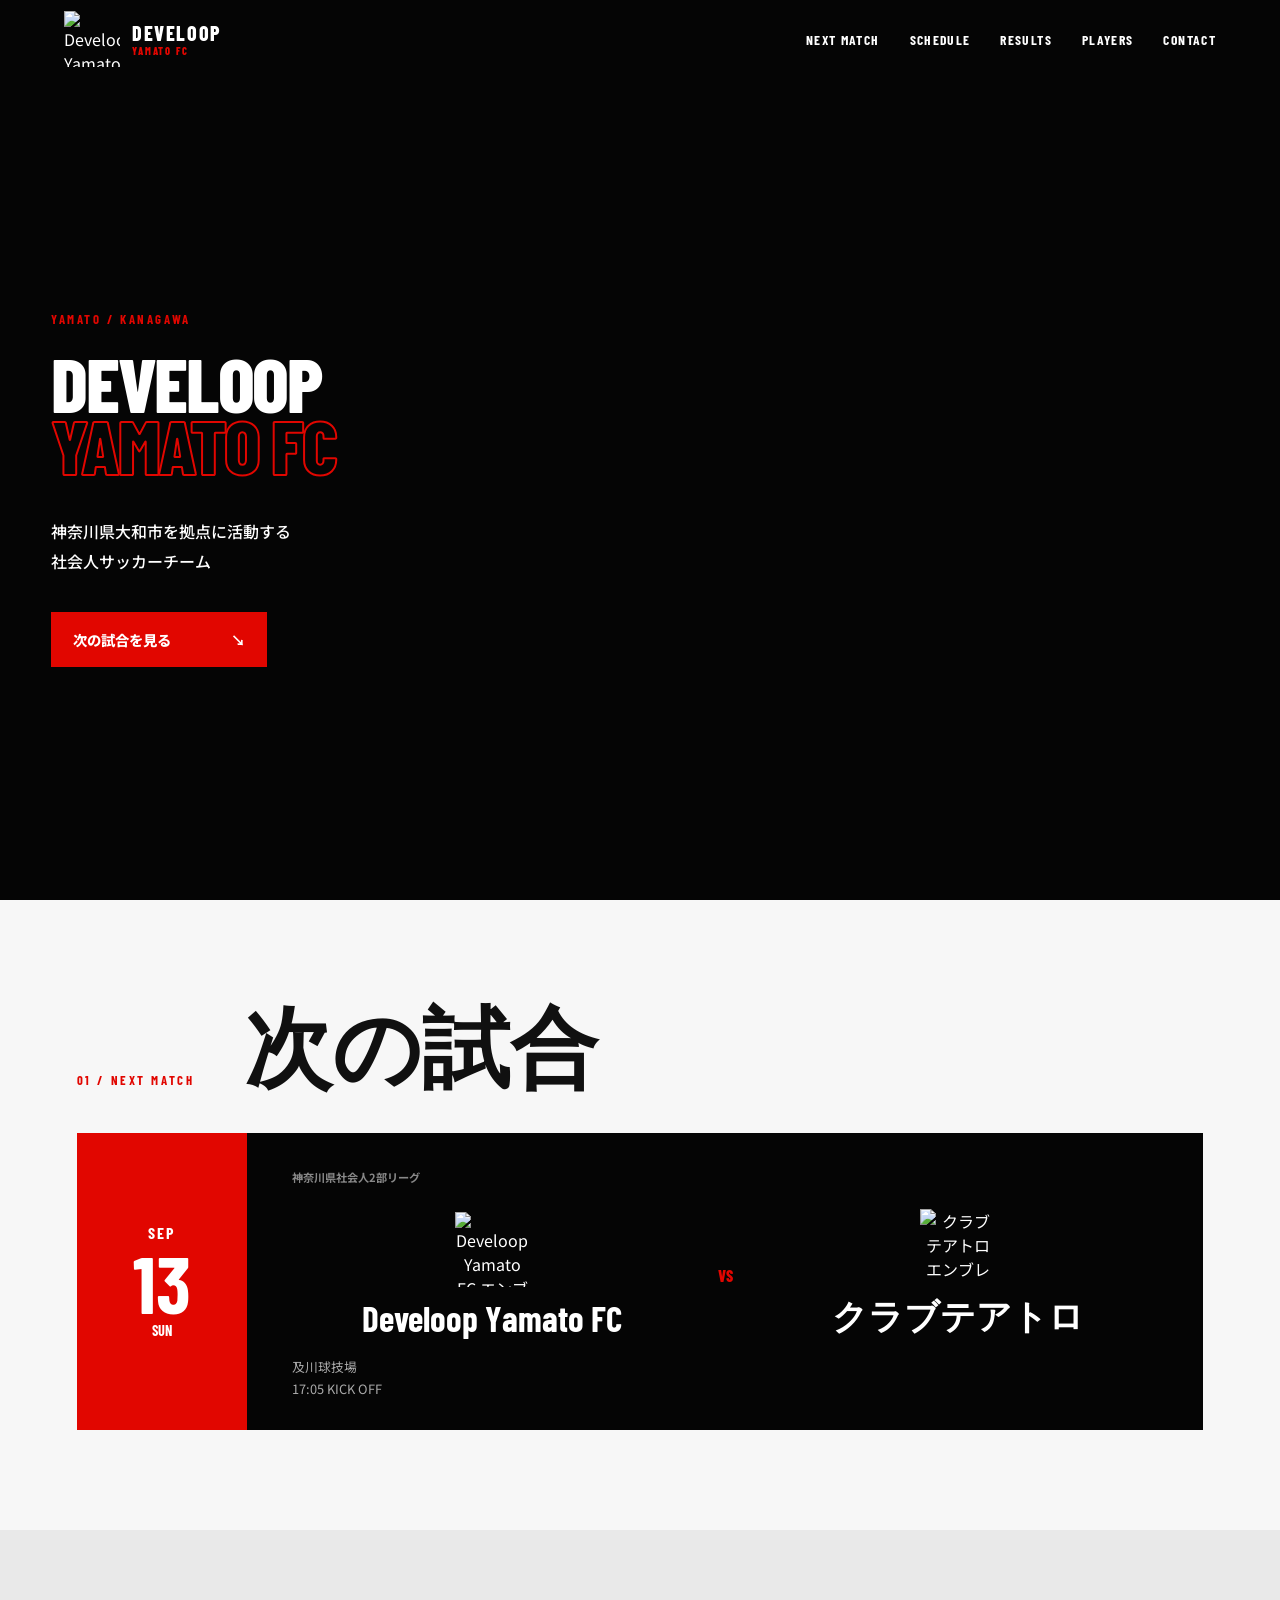
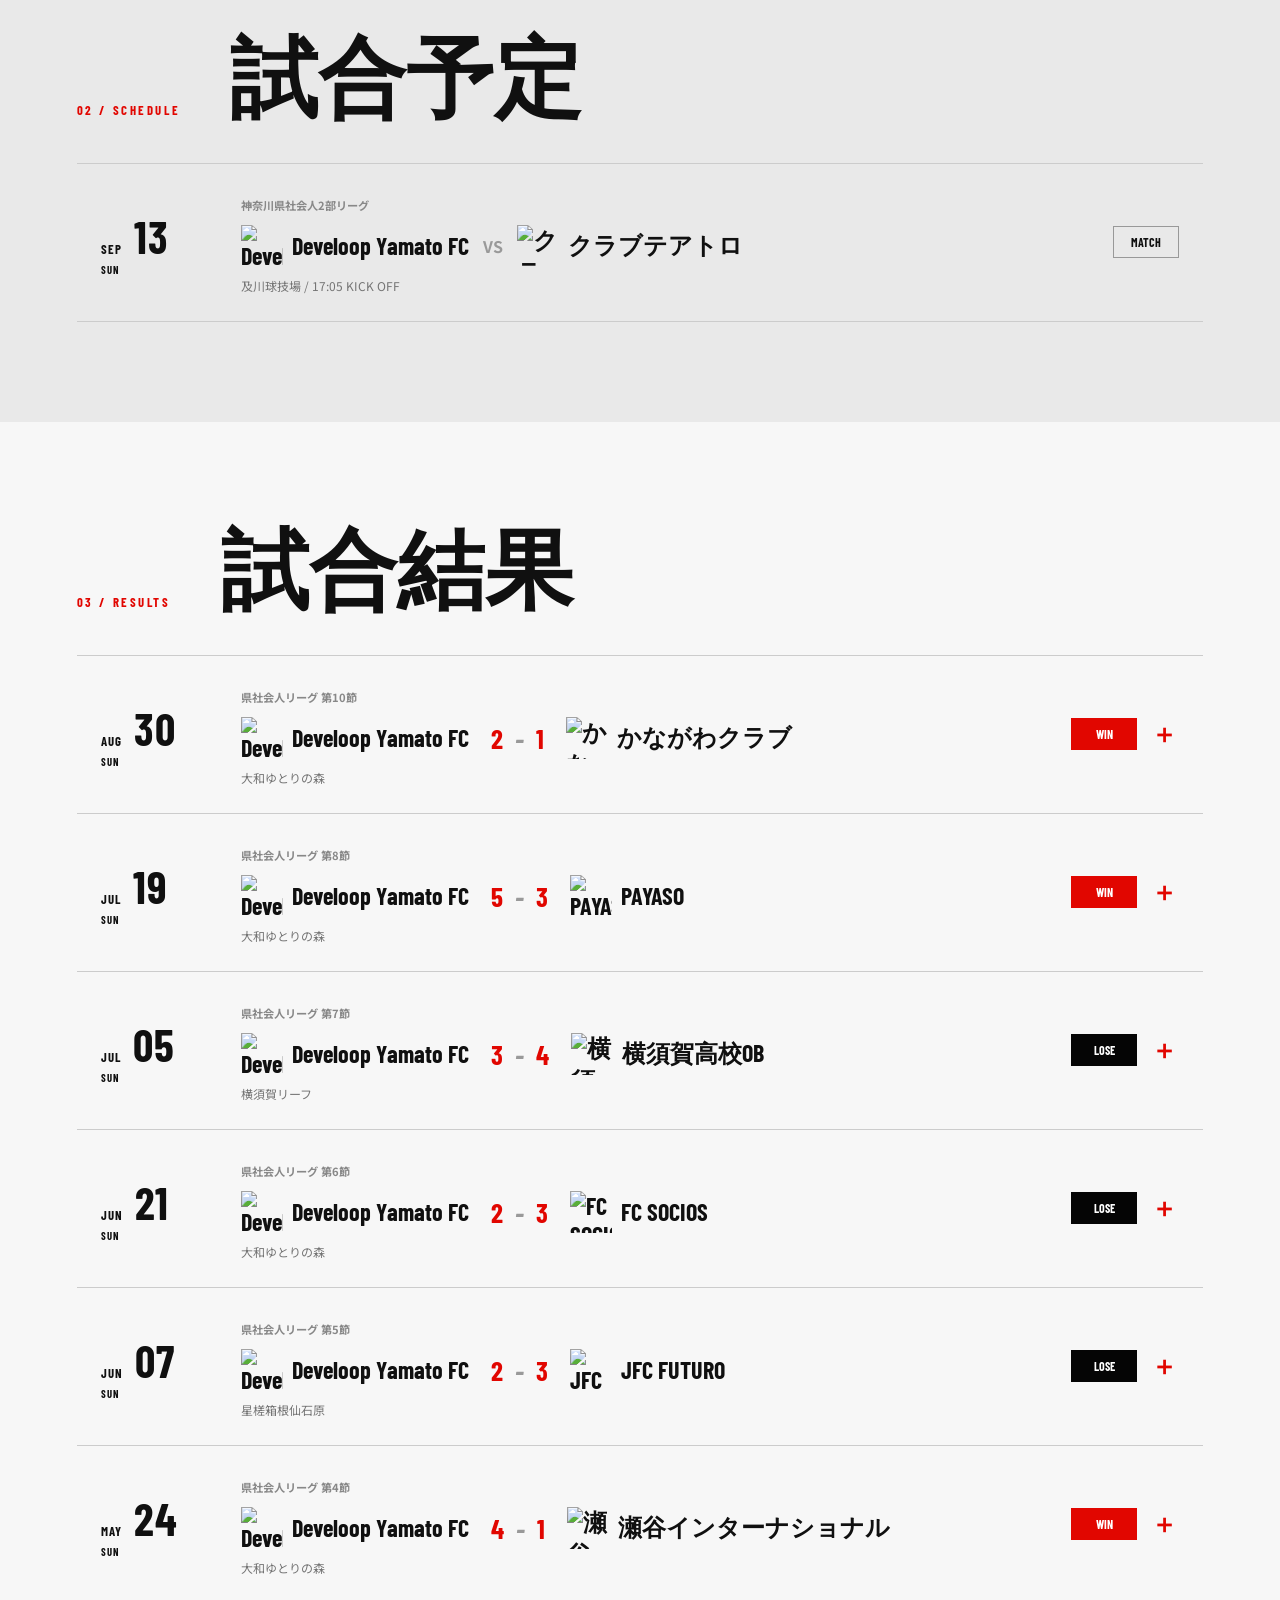
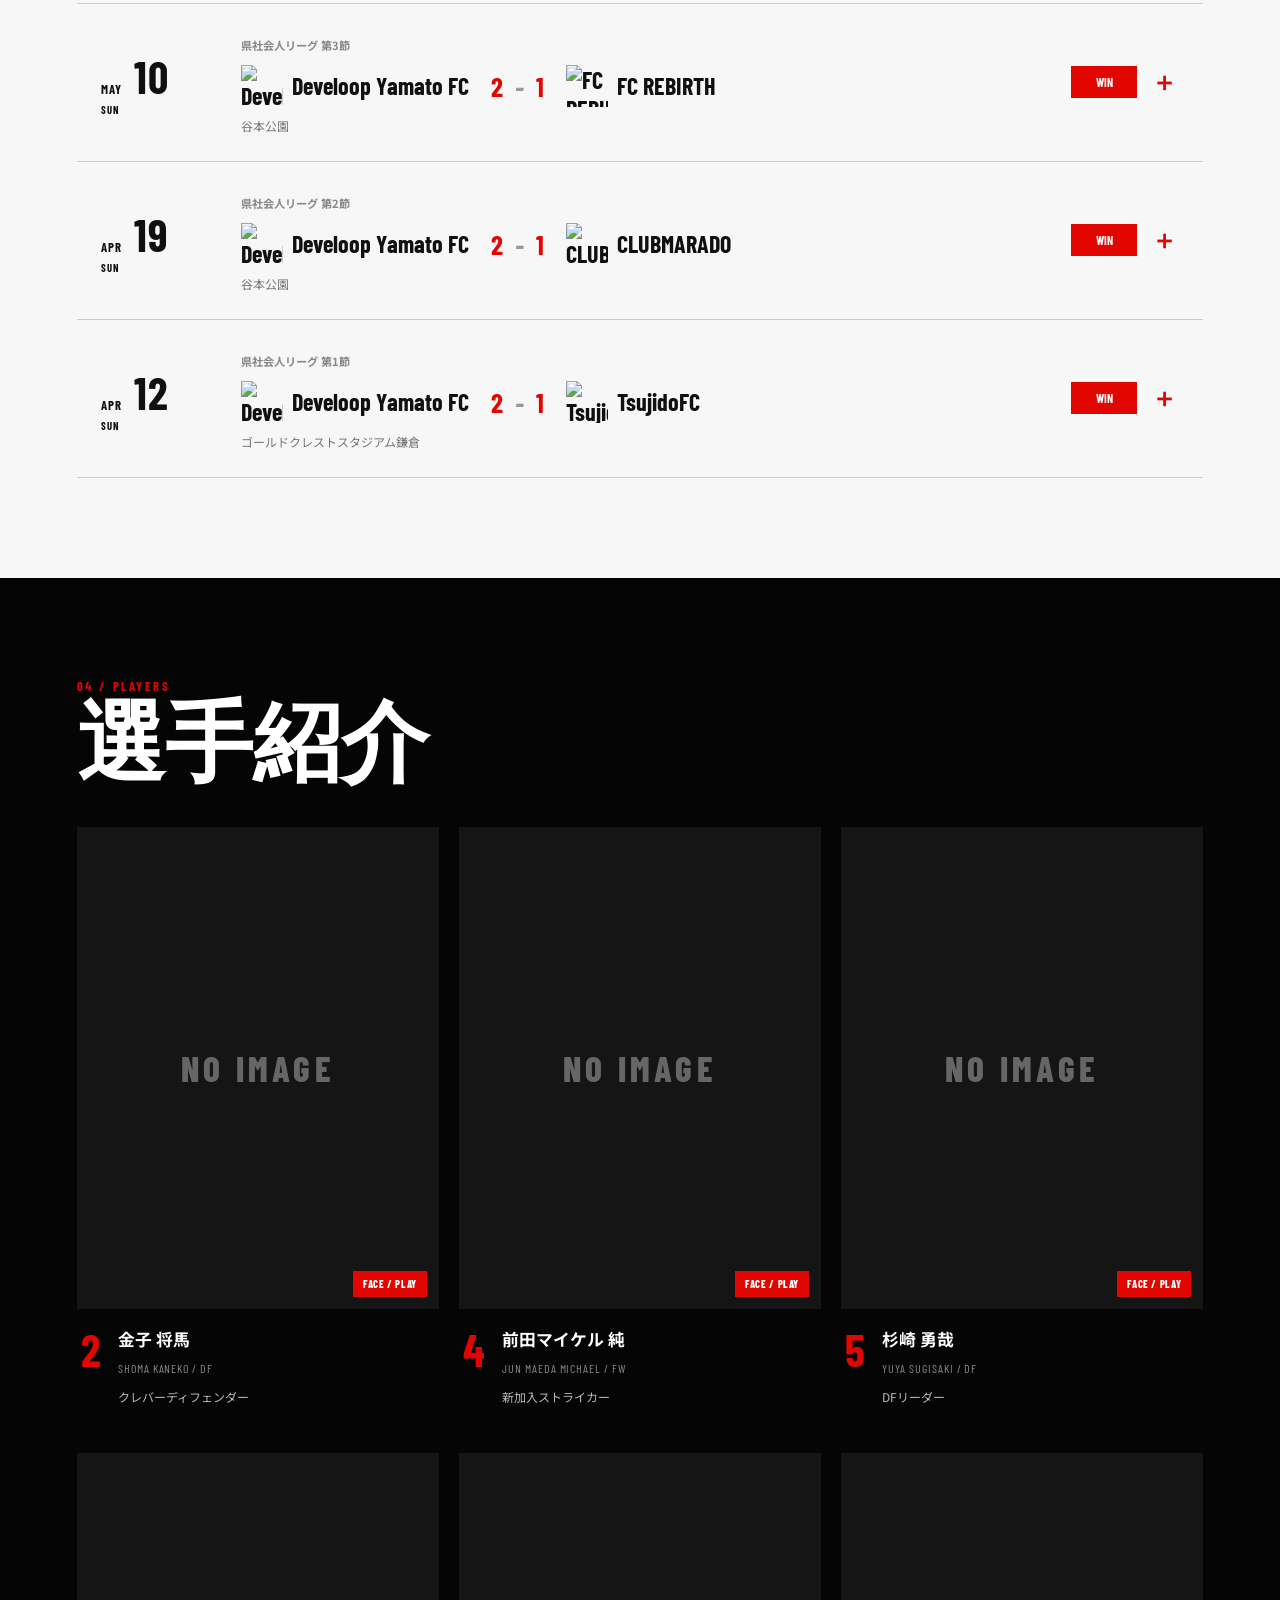
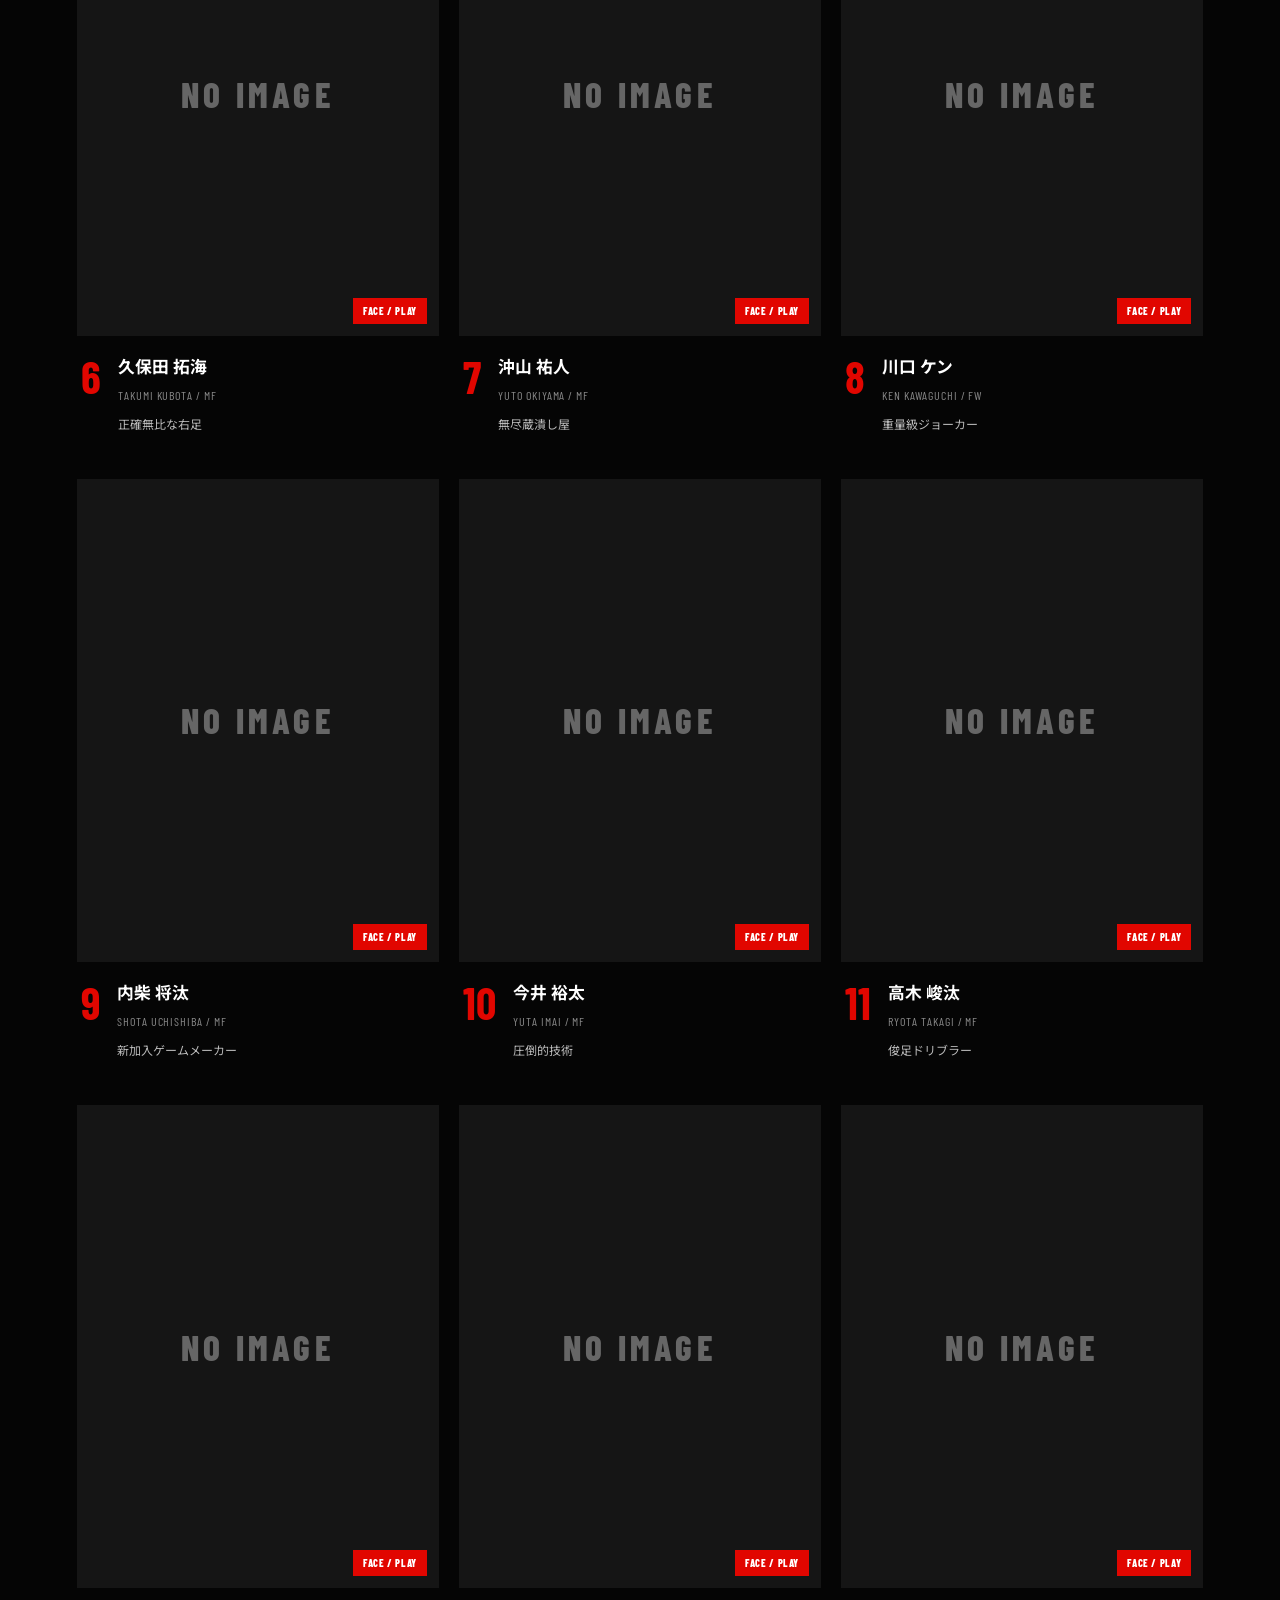
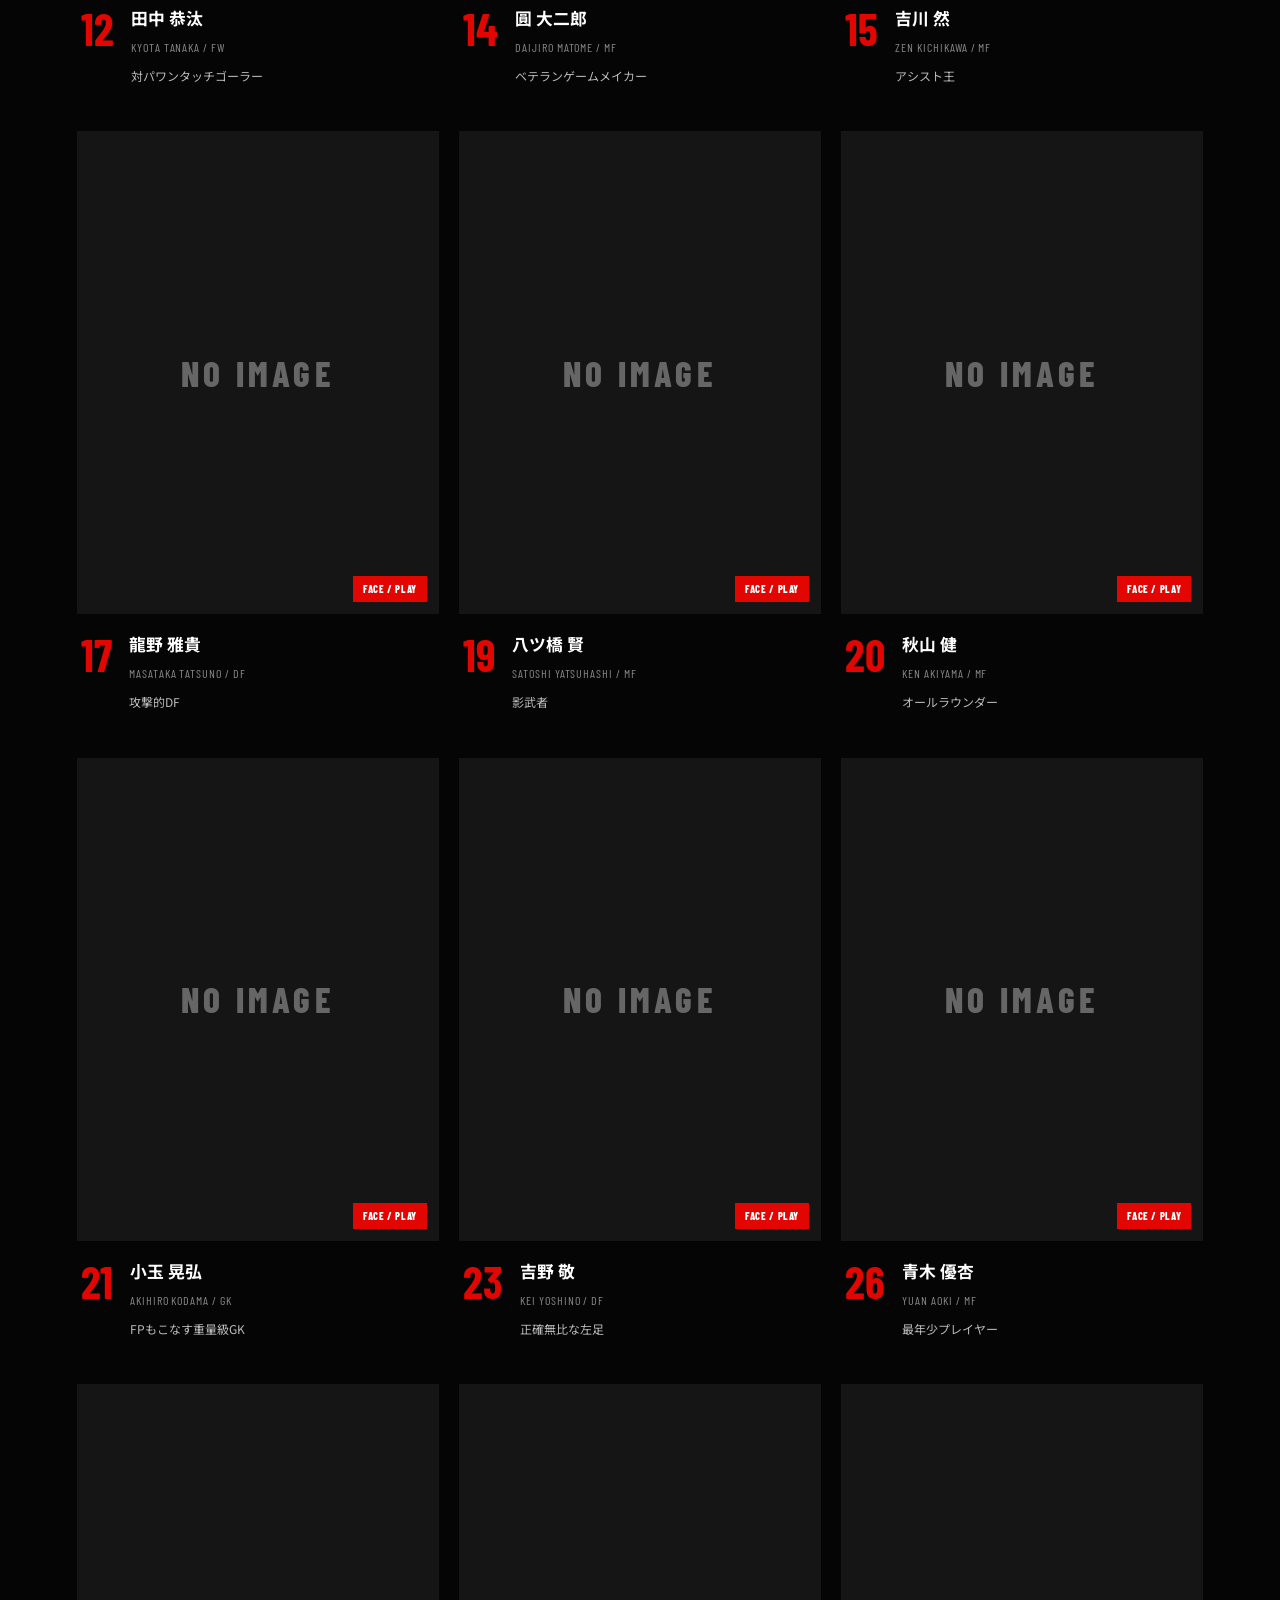
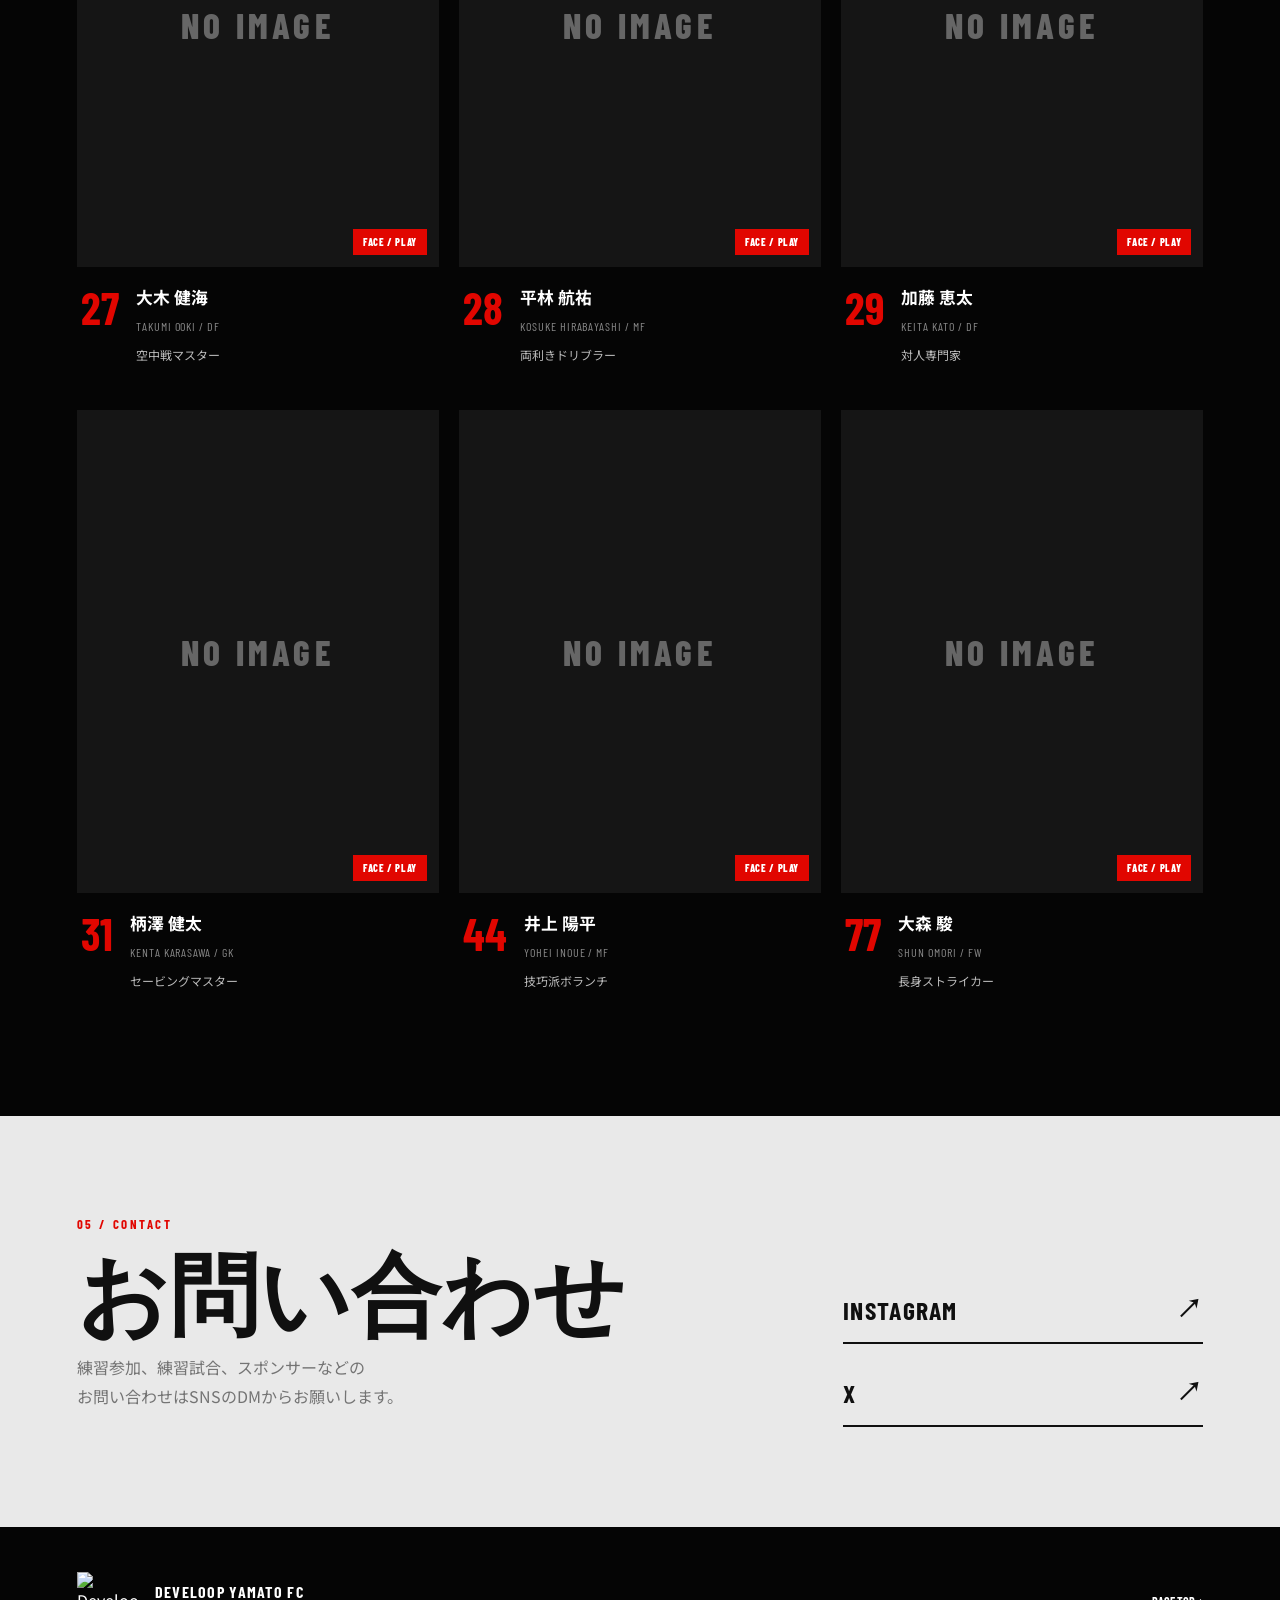
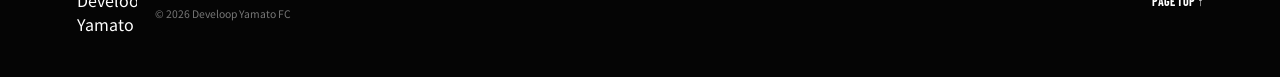
==== commit a706c6a3: "Add files via upload" ====
--- a/index.html
+++ b/index.html
@@ -1,21 +1,8 @@
 <!DOCTYPE html>
 <html lang="ja">
+
 <head>
-  <title>Develoop Yamato FC</title>
-
-<!-- ブラウザのタブに表示されるアイコン -->
-<link rel="icon" type="image/jpeg" href="./images/emblem.jpg">
-
-<!-- スマホでホーム画面に追加したときのアイコン -->
-<link rel="apple-touch-icon" href="./images/emblem.jpg">
-
-<!-- URL共有時の表示 -->
-<meta property="og:title" content="Develoop Yamato FC">
-<meta property="og:description" content="Develoop Yamato FC 公式ウェブサイト">
-<meta property="og:type" content="website">
-<meta property="og:url" content="https://zenkkk-ctrl.github.io/DeveloopYamatoFC/">
-<meta property="og:image" content="https://zenkkk-ctrl.github.io/DeveloopYamatoFC/images/emblem.jpg">
-<meta property="og:site_name" content="Develoop Yamato FC">
+
   <meta charset="UTF-8">
 
   <meta
@@ -23,17 +10,92 @@
     content="width=device-width, initial-scale=1"
   >
 
+  <title>Develoop Yamato FC</title>
+
   <meta
     name="description"
-    content="Develoop Yamato FC公式サイト。試合予定、試合結果、選手情報を掲載しています。"
-  >
-
-  <title>Develoop Yamato FC</title>
-
-  <link rel="stylesheet" href="./style.css">
+    content="Develoop Yamato FC公式サイト。神奈川県大和市を拠点に活動する社会人サッカーチーム。試合予定、試合結果、選手情報を掲載しています。"
+  >
+
+  <!-- ブラウザアイコン -->
+  <link
+    rel="icon"
+    type="image/jpeg"
+    href="./images/emblem.jpg"
+  >
+
+  <!-- iPhone等のホーム画面アイコン -->
+  <link
+    rel="apple-touch-icon"
+    href="./images/emblem.jpg"
+  >
+
+
+  <!-- ==============================
+       OGP
+  ============================== -->
+
+  <meta
+    property="og:title"
+    content="Develoop Yamato FC"
+  >
+
+  <meta
+    property="og:description"
+    content="神奈川県大和市を拠点に活動する社会人サッカーチーム Develoop Yamato FC 公式ウェブサイト。"
+  >
+
+  <meta
+    property="og:type"
+    content="website"
+  >
+
+  <meta
+    property="og:url"
+    content="https://develoopyamatofc.github.io/DYFC/"
+  >
+
+  <meta
+    property="og:image"
+    content="https://develoopyamatofc.github.io/DYFC/images/emblem.jpg"
+  >
+
+  <meta
+    property="og:site_name"
+    content="Develoop Yamato FC"
+  >
+
+  <meta
+    name="twitter:card"
+    content="summary_large_image"
+  >
+
+  <meta
+    name="twitter:title"
+    content="Develoop Yamato FC"
+  >
+
+  <meta
+    name="twitter:description"
+    content="神奈川県大和市を拠点に活動する社会人サッカーチーム。"
+  >
+
+  <meta
+    name="twitter:image"
+    content="https://develoopyamatofc.github.io/DYFC/images/emblem.jpg"
+  >
+
+
+  <link
+    rel="stylesheet"
+    href="./style.css"
+  >
+
 </head>
 
+
 <body>
+
 
   <!-- ==============================
        ヘッダー
@@ -41,7 +103,10 @@
 
   <header class="header">
 
-    <a href="#top" class="team-logo">
+    <a
+      href="#top"
+      class="team-logo"
+    >
 
       <img
         class="emblem-image"
@@ -51,7 +116,10 @@
 
       <span class="logo-text">
         DEVELOOP
-        <small>YAMATO FC</small>
+
+        <small>
+          YAMATO FC
+        </small>
       </span>
 
     </a>
@@ -72,17 +140,34 @@
       id="navigation"
       class="navigation"
     >
-      <a href="#next-match">NEXT MATCH</a>
-      <a href="#schedule">SCHEDULE</a>
-      <a href="#results">RESULTS</a>
-      <a href="#players">PLAYERS</a>
-      <a href="#contact">CONTACT</a>
+
+      <a href="#next-match">
+        NEXT MATCH
+      </a>
+
+      <a href="#schedule">
+        SCHEDULE
+      </a>
+
+      <a href="#results">
+        RESULTS
+      </a>
+
+      <a href="#players">
+        PLAYERS
+      </a>
+
+      <a href="#contact">
+        CONTACT
+      </a>
+
     </nav>
 
   </header>
 
 
   <main id="top">
+
 
     <!-- ==============================
          トップ
@@ -93,7 +178,7 @@
       <div
         class="hero-image"
         role="img"
-        aria-label="Develoop Yamato FC 集合写真"
+        aria-label="Develoop Yamato FC"
       ></div>
 
 
@@ -106,7 +191,9 @@
         <h1>
           DEVELOOP
           <br>
-          <span>YAMATO FC</span>
+          <span>
+            YAMATO FC
+          </span>
         </h1>
 
         <p class="hero-description">
@@ -119,8 +206,15 @@
           href="#next-match"
           class="main-button"
         >
-          <span>次の試合を見る</span>
-          <span aria-hidden="true">↘</span>
+
+          <span>
+            次の試合を見る
+          </span>
+
+          <span aria-hidden="true">
+            ↘
+          </span>
+
         </a>
 
       </div>
@@ -150,7 +244,9 @@
       </div>
 
 
-      <div id="nextMatchContainer"></div>
+      <div
+        id="nextMatchContainer"
+      ></div>
 
     </section>
 
@@ -240,10 +336,6 @@
 
         </div>
 
-
-
-        </span>
-
       </div>
 
 
@@ -266,7 +358,9 @@
 
       <div>
 
-        <p class="small-heading contact-number">
+        <p
+          class="small-heading contact-number"
+        >
           05 / CONTACT
         </p>
 
@@ -367,8 +461,11 @@
 
 
   <!-- data.jsを先に読み込む -->
+
   <script src="./data.js"></script>
+
   <script src="./script.js"></script>
 
 </body>
+
 </html>
--- a/style.css
+++ b/style.css
@@ -1560,4 +1560,16 @@
     animation: none;
   }
 
+}
+/* ==============================
+   HERO SLIDESHOW
+============================== */
+
+.hero-image {
+  transition: opacity 0.45s ease-in-out;
+  opacity: 1;
+}
+
+.hero-image.hero-changing {
+  opacity: 0;
 }
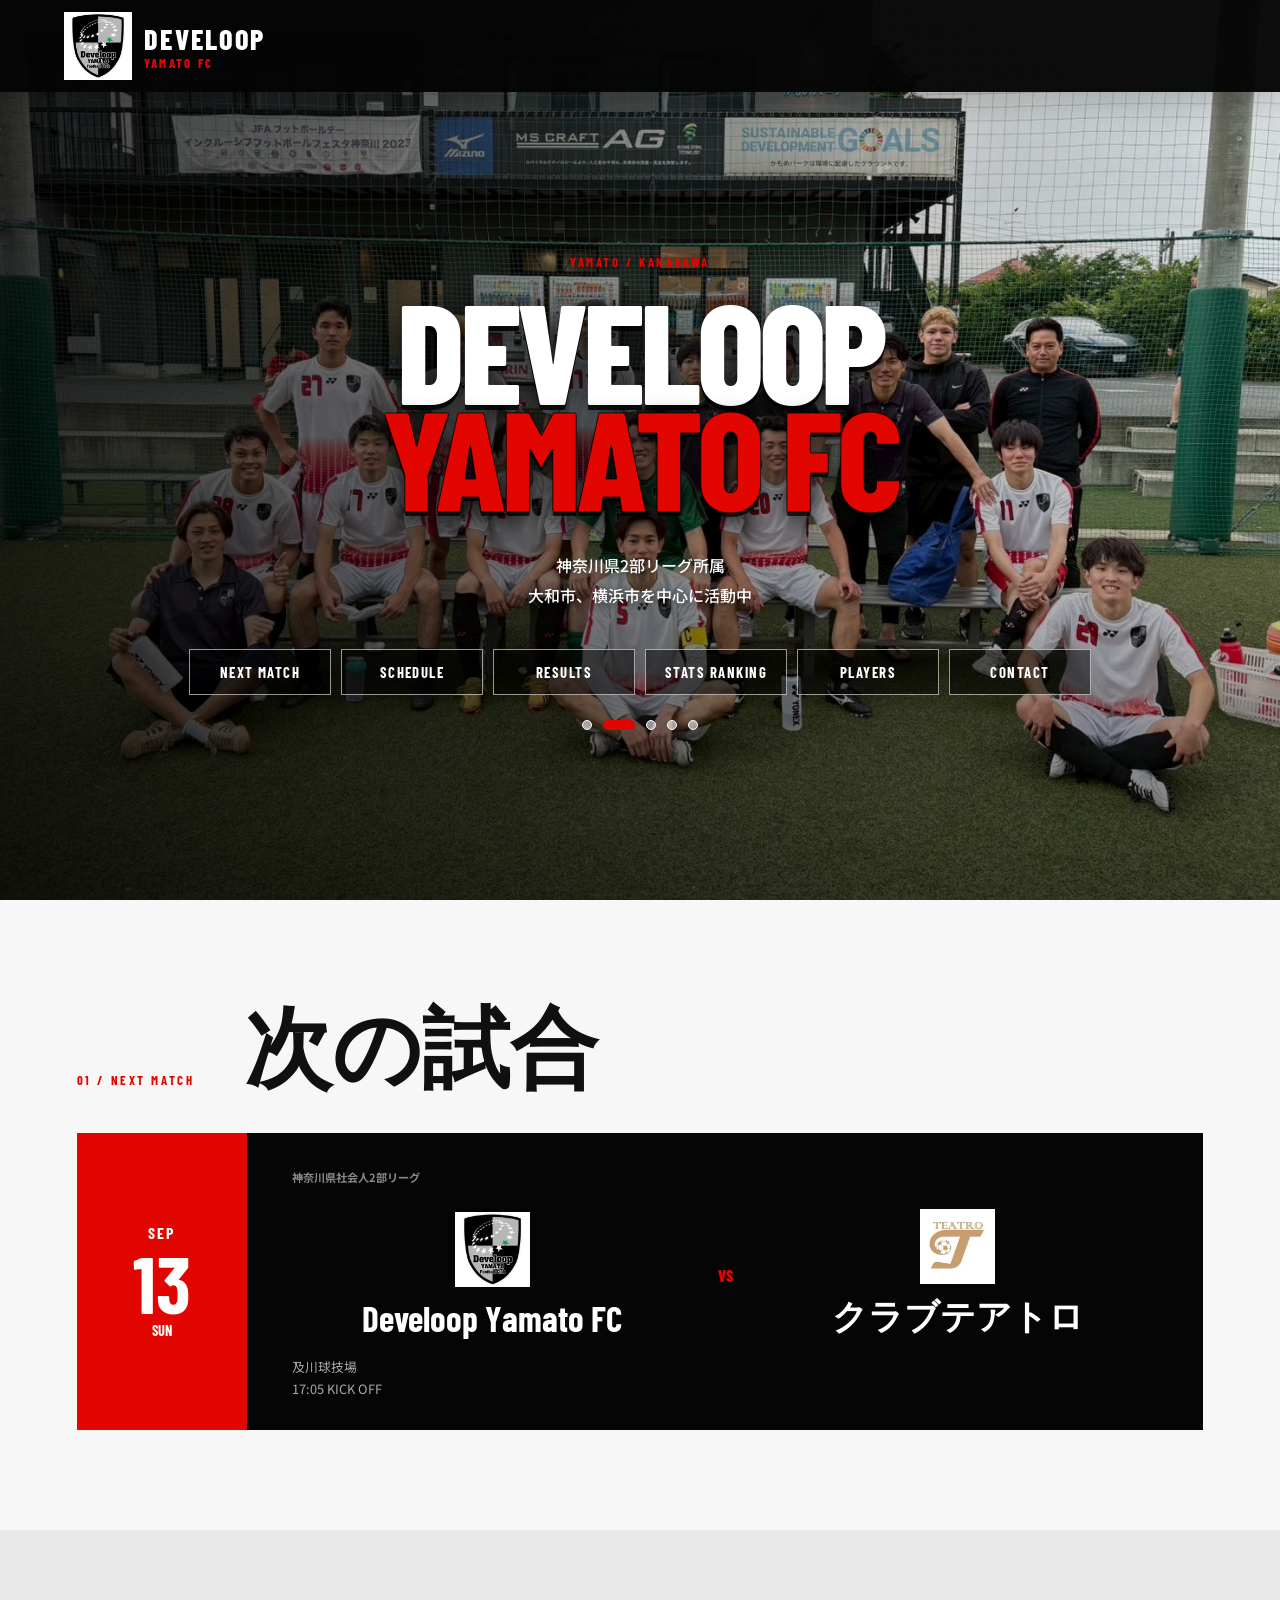
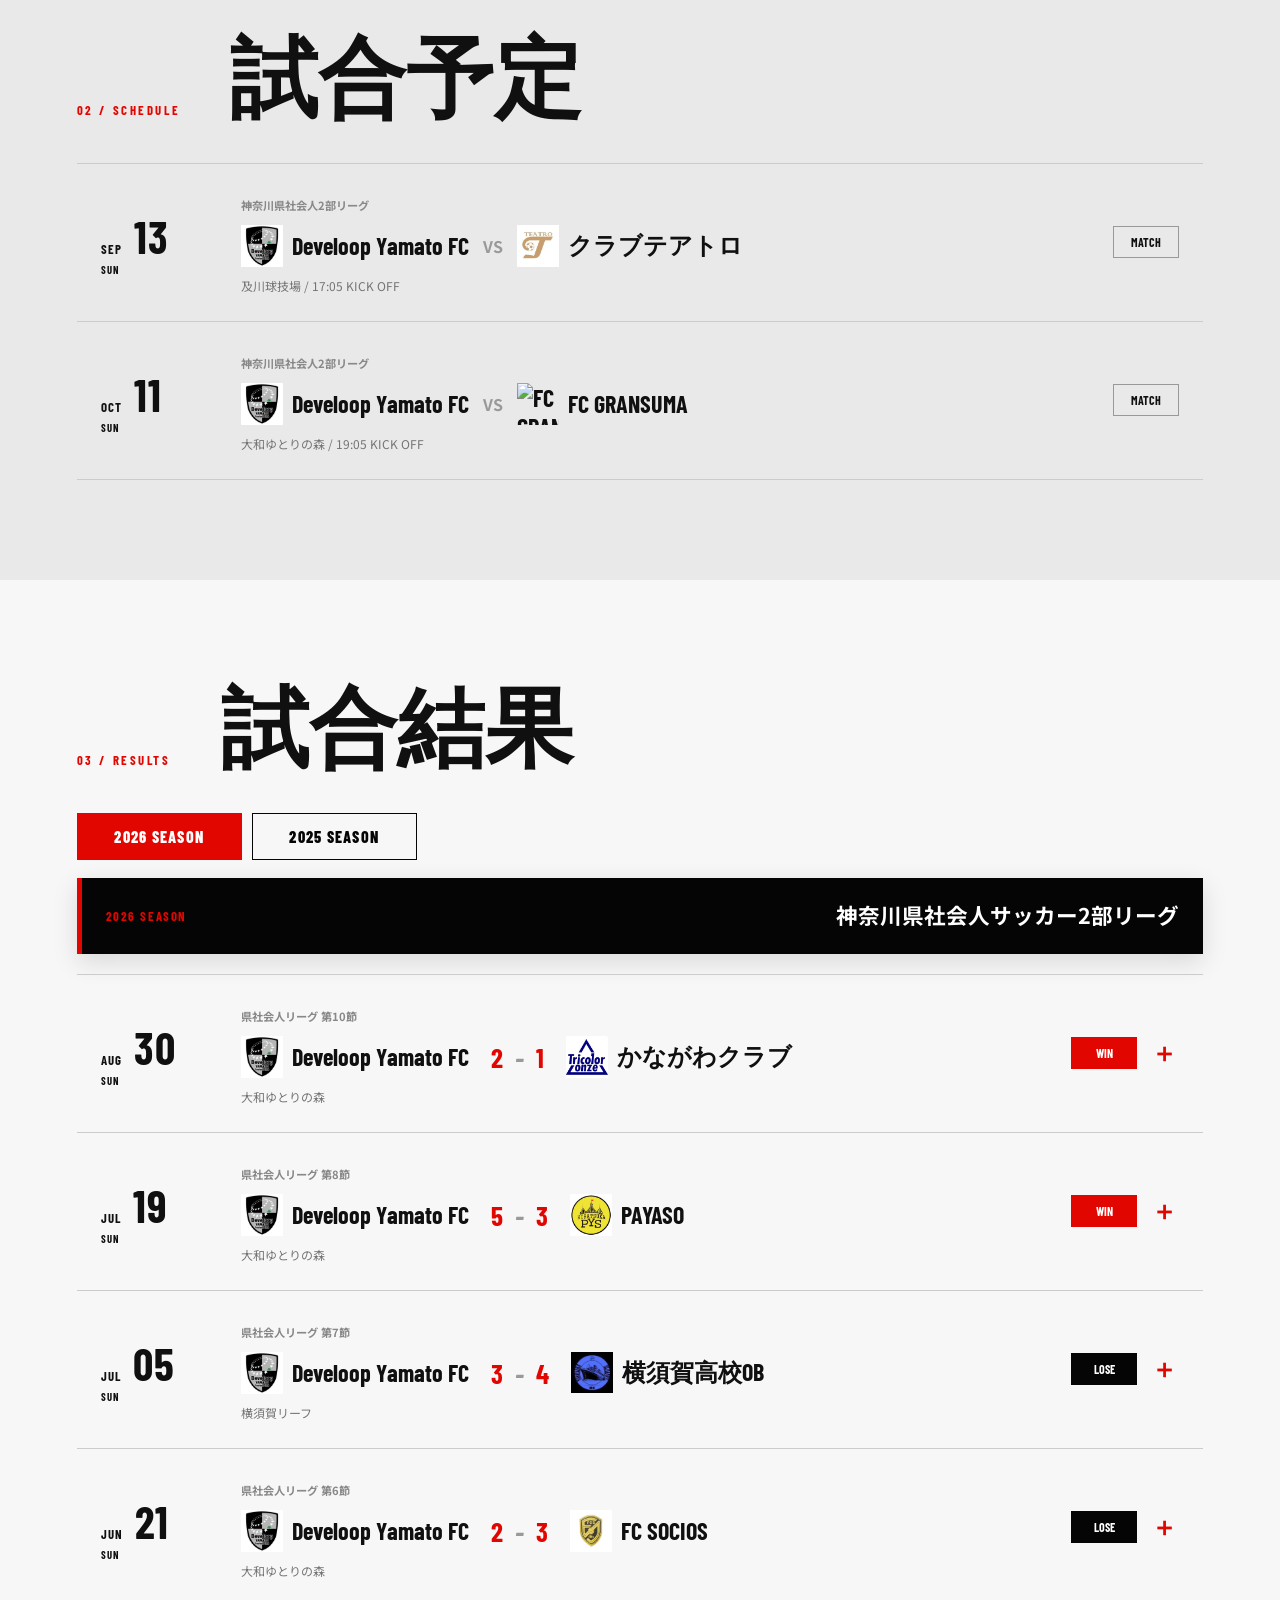
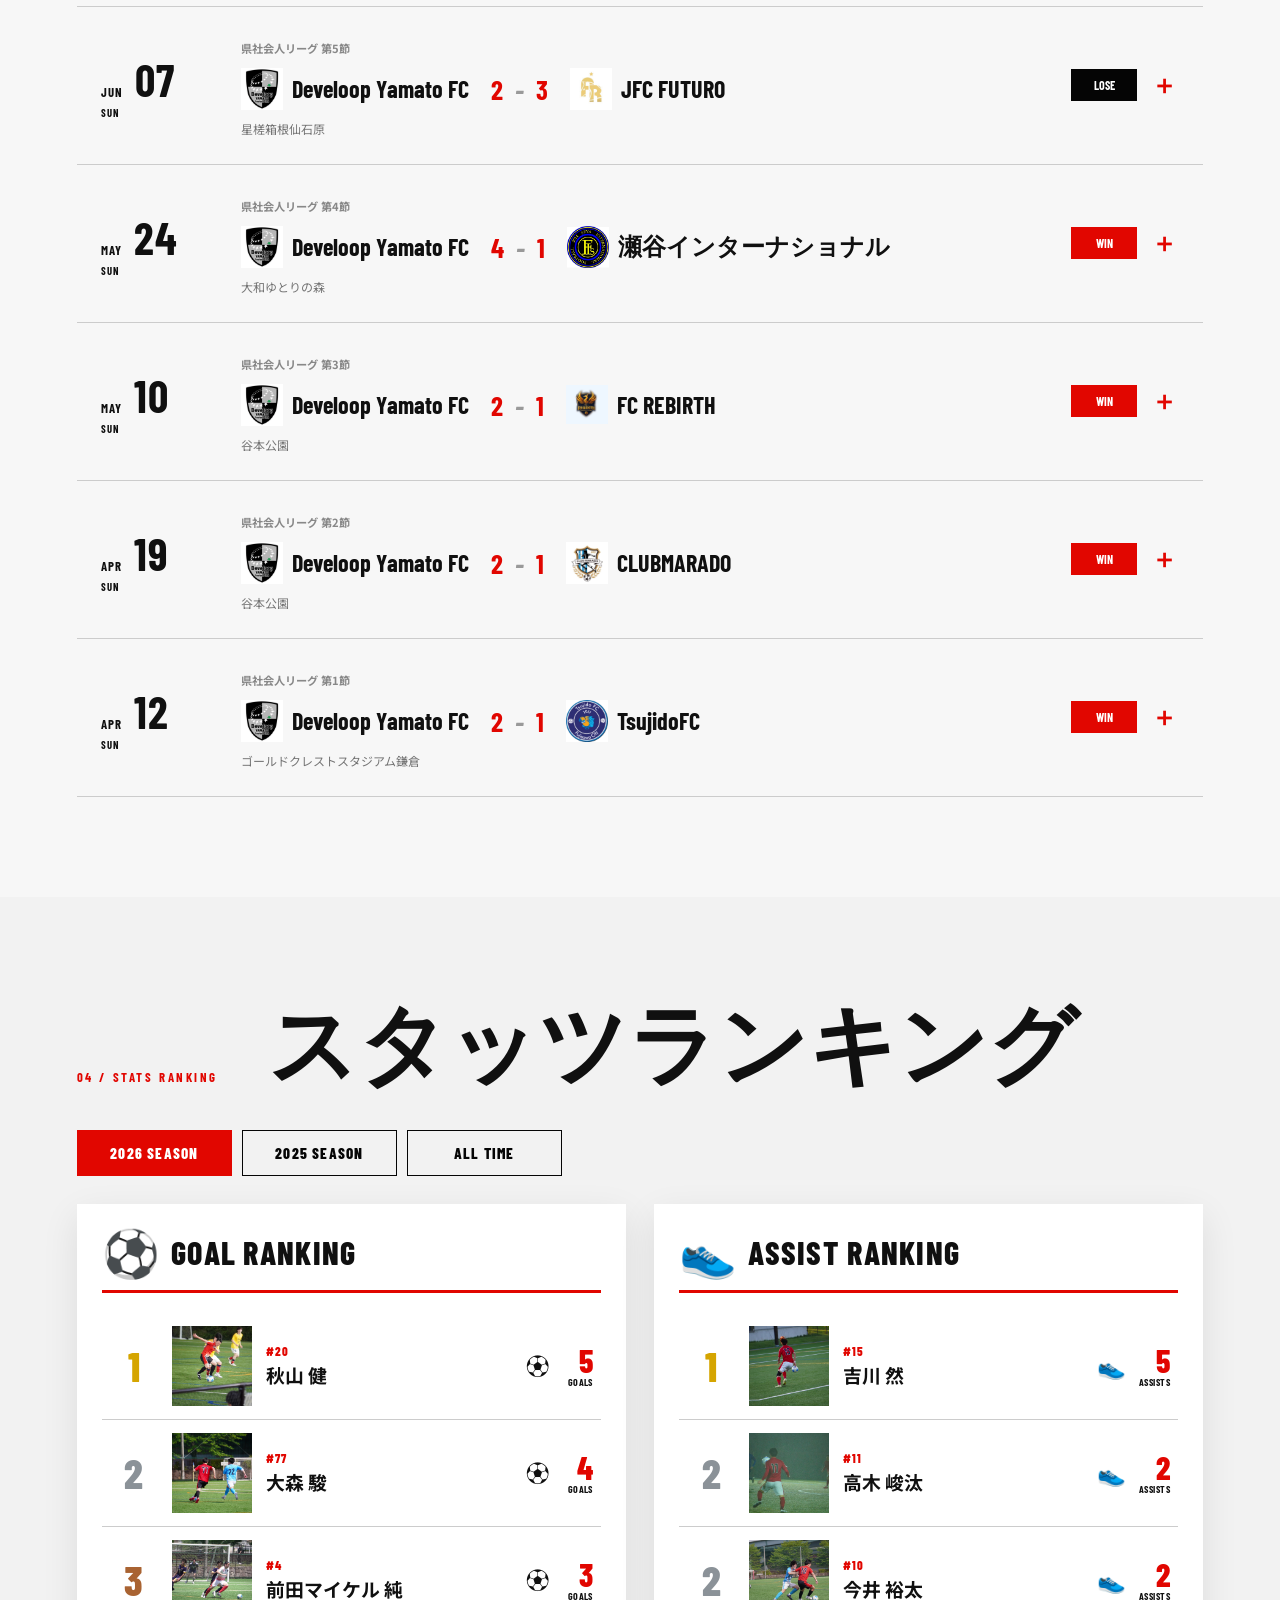
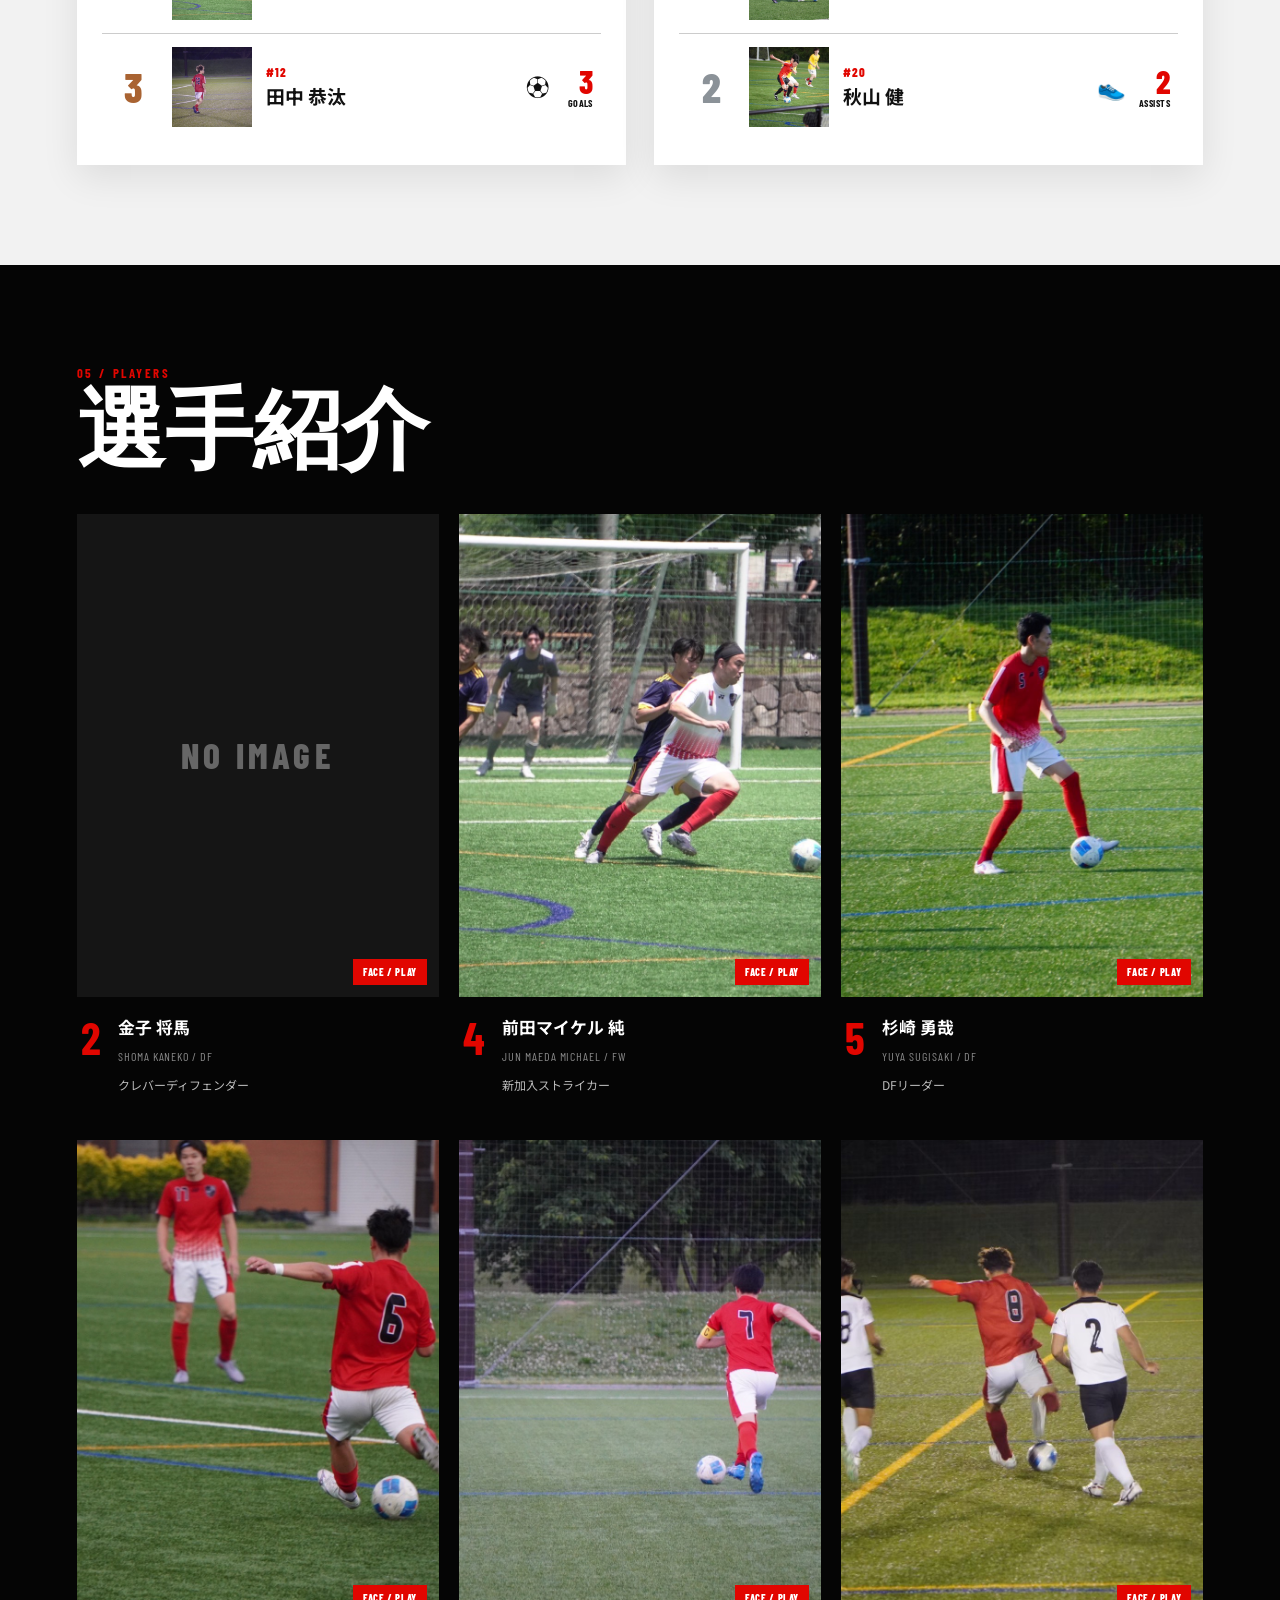
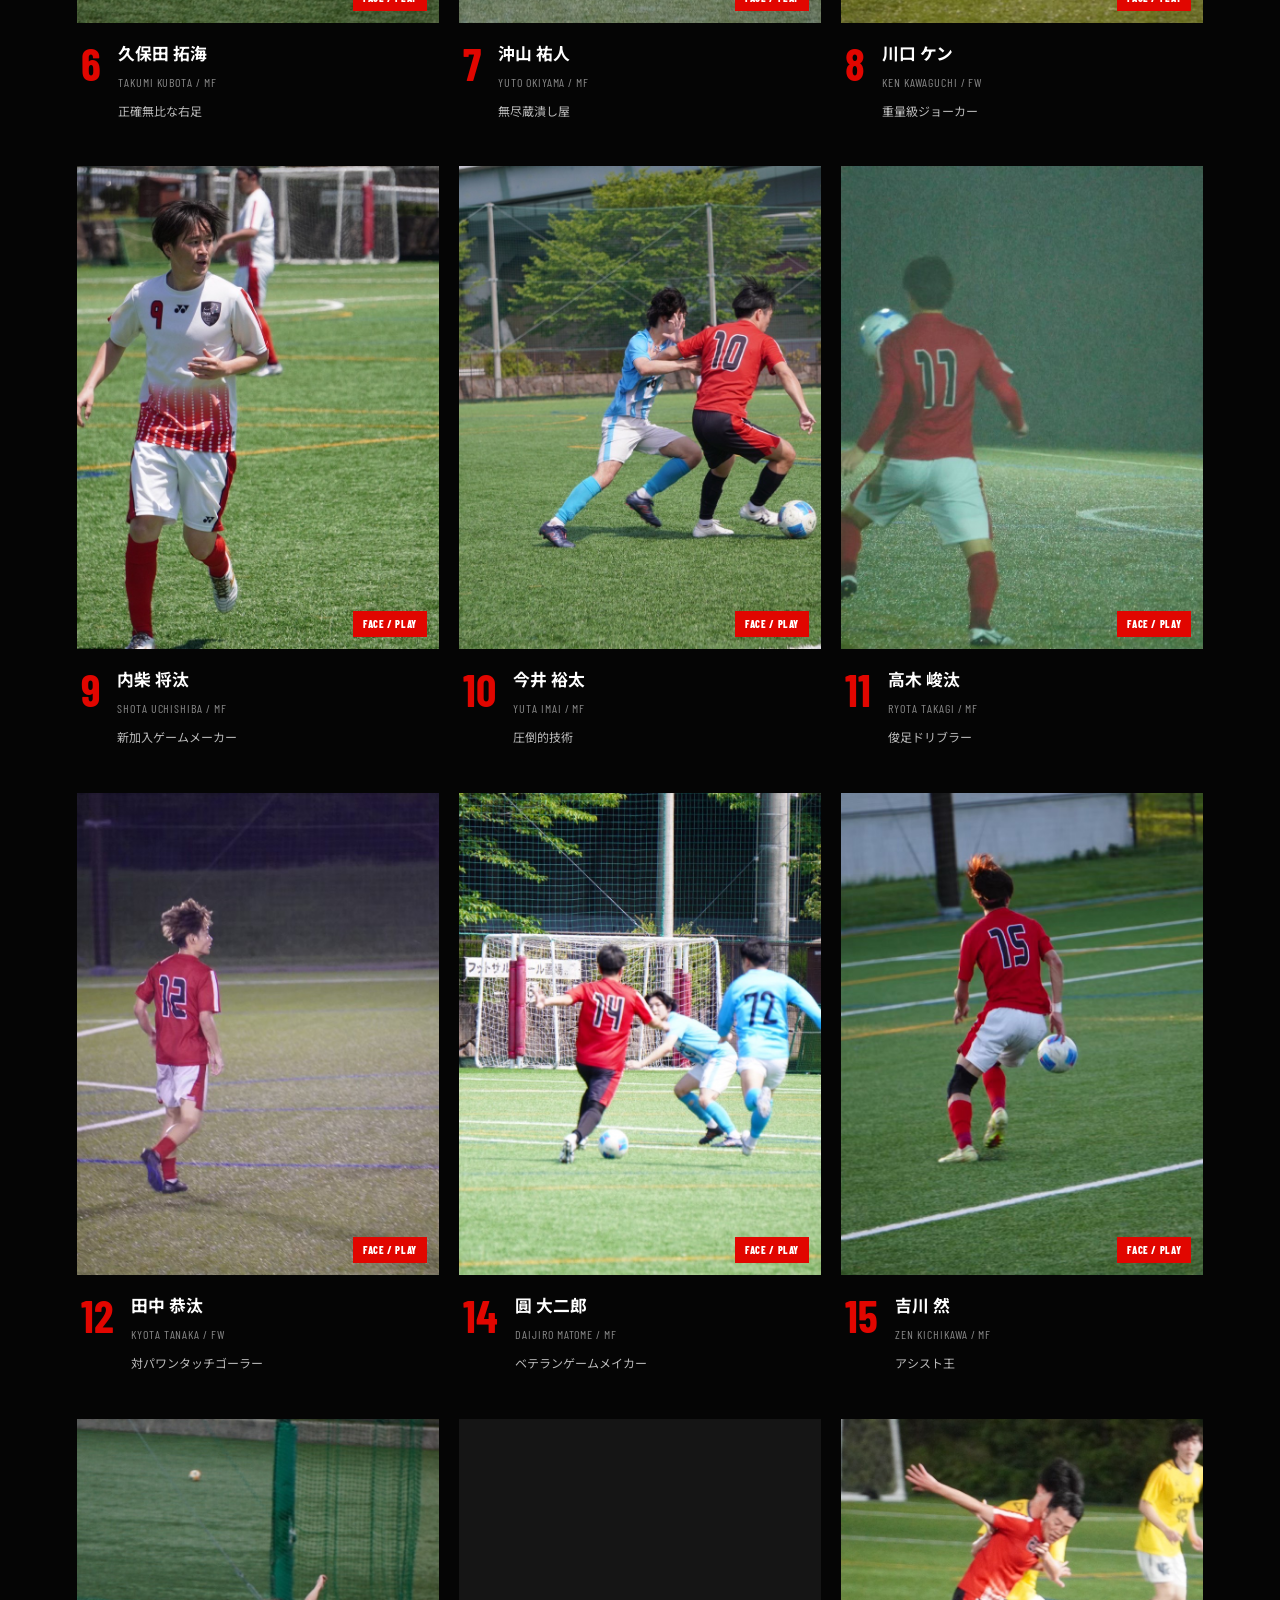
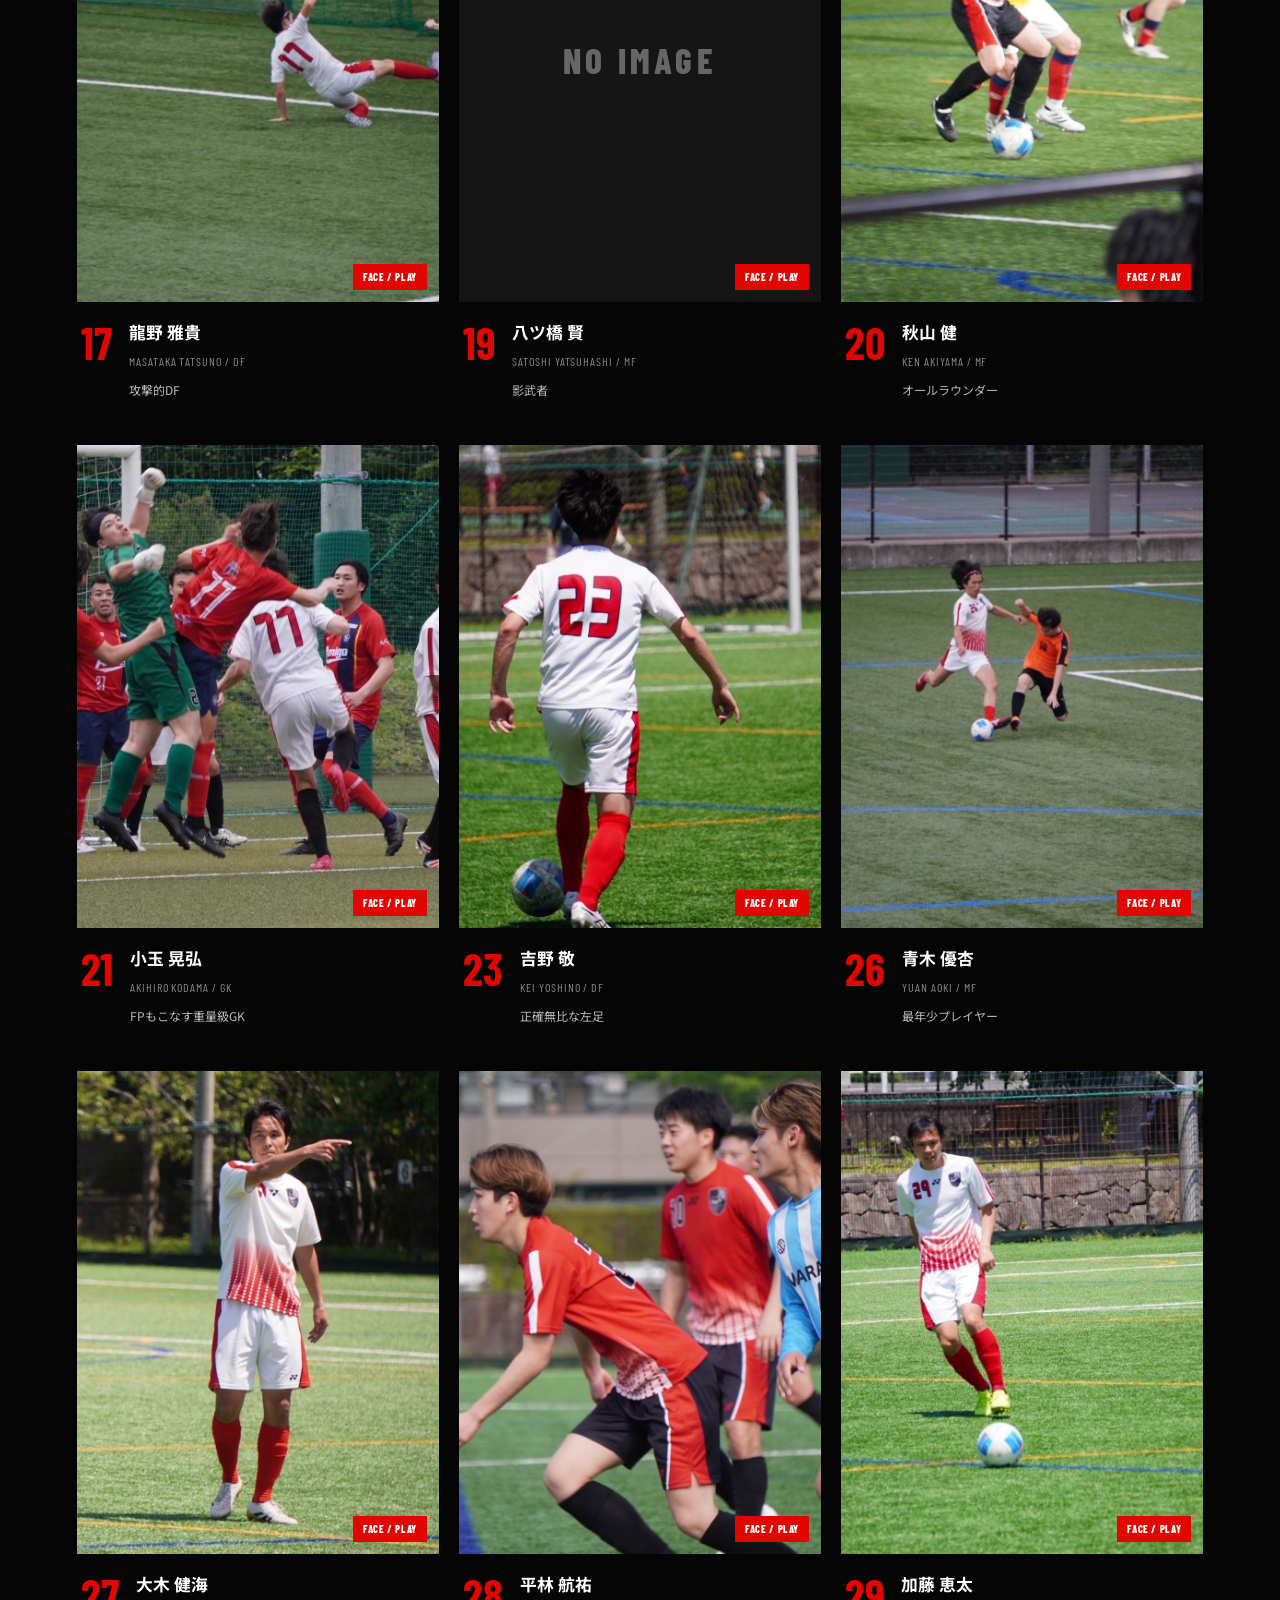
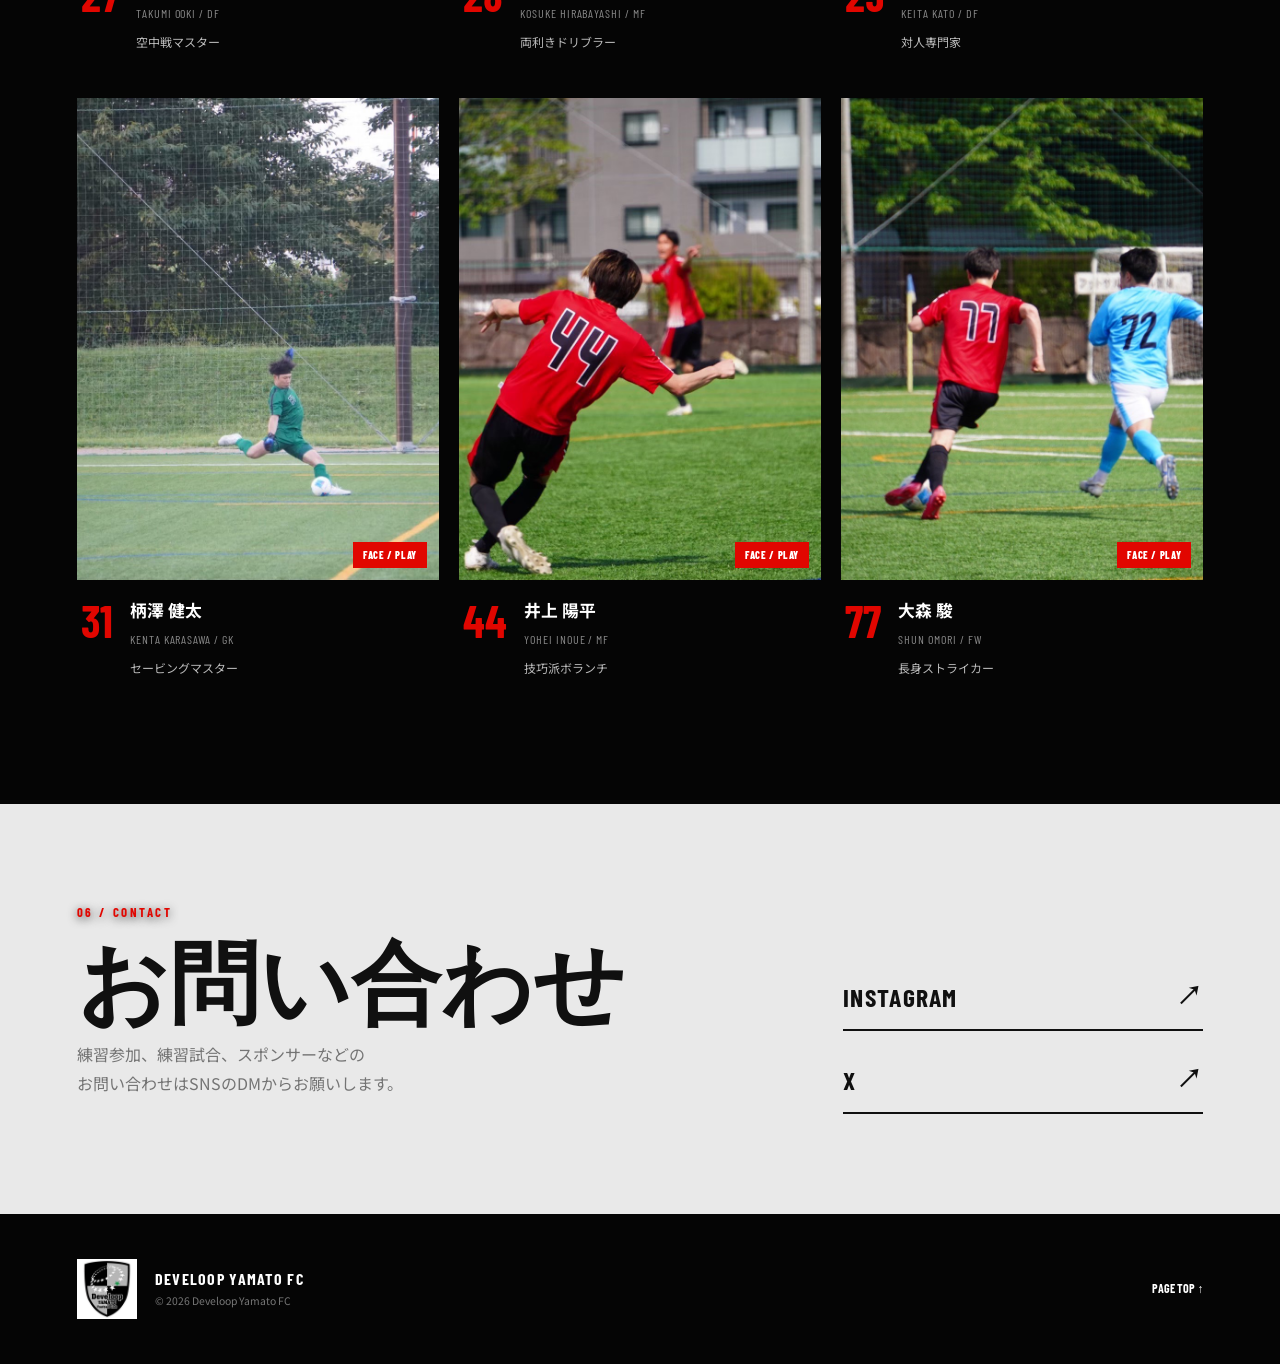
==== commit 61b2d389: "Add files via upload" ====
--- a/index.html
+++ b/index.html
@@ -18,6 +18,7 @@
   >
 
   <!-- ブラウザアイコン -->
+
   <link
     rel="icon"
     type="image/jpeg"
@@ -25,6 +26,7 @@
   >
 
   <!-- iPhone等のホーム画面アイコン -->
+
   <link
     rel="apple-touch-icon"
     href="./images/emblem.jpg"
@@ -84,7 +86,6 @@
     name="twitter:image"
     content="https://develoopyamatofc.github.io/DYFC/images/emblem.jpg"
   >
-
 
   <link
     rel="stylesheet"
@@ -139,6 +140,7 @@
     <nav
       id="navigation"
       class="navigation"
+      aria-label="メインメニュー"
     >
 
       <a href="#next-match">
@@ -153,6 +155,10 @@
         RESULTS
       </a>
 
+      <a href="#stats-ranking">
+        STATS RANKING
+      </a>
+
       <a href="#players">
         PLAYERS
       </a>
@@ -170,7 +176,7 @@
 
 
     <!-- ==============================
-         トップ
+         トップ・ヘッダー写真
     ============================== -->
 
     <section class="hero">
@@ -188,34 +194,64 @@
           YAMATO / KANAGAWA
         </p>
 
+
         <h1>
           DEVELOOP
           <br>
+
           <span>
             YAMATO FC
           </span>
         </h1>
 
+
         <p class="hero-description">
-          神奈川県大和市を拠点に活動する
+          神奈川県2部リーグ所属
           <br>
-          社会人サッカーチーム
-        </p>
-
-        <a
-          href="#next-match"
-          class="main-button"
-        >
-
-          <span>
-            次の試合を見る
-          </span>
-
-          <span aria-hidden="true">
-            ↘
-          </span>
-
-        </a>
+          大和市、横浜市を中心に活動中
+        </p>
+
+
+        <!-- トップ画面の移動ボタン -->
+
+        <nav
+          class="hero-menu"
+          aria-label="ページ内メニュー"
+        >
+
+          <a href="#next-match">
+            NEXT MATCH
+          </a>
+
+          <a href="#schedule">
+            SCHEDULE
+          </a>
+
+          <a href="#results">
+            RESULTS
+          </a>
+
+          <a href="#stats-ranking">
+            STATS RANKING
+          </a>
+
+          <a href="#players">
+            PLAYERS
+          </a>
+
+          <a href="#contact">
+            CONTACT
+          </a>
+
+        </nav>
+
+
+        <!-- ヘッダー写真の丸ボタン -->
+
+        <div
+          class="hero-dots"
+          aria-label="ヘッダー写真を選択"
+        ></div>
 
       </div>
 
@@ -303,6 +339,45 @@
       </div>
 
 
+      <!-- 試合結果のシーズン切り替え -->
+
+      <div
+        class="season-tabs"
+        aria-label="表示するシーズンを選択"
+      >
+
+        <button
+          class="season-tab is-active"
+          type="button"
+          data-season="2026"
+          aria-pressed="true"
+        >
+          2026 SEASON
+        </button>
+
+
+        <button
+          class="season-tab"
+          type="button"
+          data-season="2025"
+          aria-pressed="false"
+        >
+          2025 SEASON
+        </button>
+
+      </div>
+
+
+      <!-- シーズン順位 -->
+
+      <div
+        id="seasonResultSummary"
+        class="season-result-summary"
+      ></div>
+
+
+      <!-- 試合結果一覧 -->
+
       <div
         id="resultsContainer"
         class="match-list"
@@ -312,6 +387,118 @@
 
 
     <!-- ==============================
+         スタッツランキング
+    ============================== -->
+
+    <section
+      id="stats-ranking"
+      class="section stats-section"
+    >
+
+      <div class="section-title">
+
+        <p>
+          04 / STATS RANKING
+        </p>
+
+        <h2>
+          スタッツランキング
+        </h2>
+
+      </div>
+
+
+      <!-- ランキングのシーズン切り替え -->
+
+      <div
+        class="stats-season-tabs"
+        aria-label="ランキングの集計期間を選択"
+      >
+
+        <button
+          class="stats-season-tab is-active"
+          type="button"
+          data-stats-season="2026"
+          aria-pressed="true"
+        >
+          2026 SEASON
+        </button>
+
+
+        <button
+          class="stats-season-tab"
+          type="button"
+          data-stats-season="2025"
+          aria-pressed="false"
+        >
+          2025 SEASON
+        </button>
+
+
+        <button
+          class="stats-season-tab"
+          type="button"
+          data-stats-season="all"
+          aria-pressed="false"
+        >
+          ALL TIME
+        </button>
+
+      </div>
+
+
+      <div class="stats-ranking-grid">
+
+
+        <!-- 得点ランキング -->
+
+        <div class="stats-ranking-block">
+
+          <h3>
+
+            <span aria-hidden="true">
+              ⚽
+            </span>
+
+            GOAL RANKING
+
+          </h3>
+
+
+          <div
+            id="goalRankingContainer"
+          ></div>
+
+        </div>
+
+
+        <!-- アシストランキング -->
+
+        <div class="stats-ranking-block">
+
+          <h3>
+
+            <span aria-hidden="true">
+              👟
+            </span>
+
+            ASSIST RANKING
+
+          </h3>
+
+
+          <div
+            id="assistRankingContainer"
+          ></div>
+
+        </div>
+
+      </div>
+
+    </section>
+
+
+    <!-- ==============================
          選手紹介
     ============================== -->
 
@@ -327,7 +514,7 @@
         <div>
 
           <p>
-            04 / PLAYERS
+            05 / PLAYERS
           </p>
 
           <h2>
@@ -361,7 +548,7 @@
         <p
           class="small-heading contact-number"
         >
-          05 / CONTACT
+          06 / CONTACT
         </p>
 
         <h2>
--- a/style.css
+++ b/style.css
@@ -4,7 +4,6 @@
   --black: #050505;
   --black-light: #171717;
   --red: #e10600;
-  --dark-red: #a80000;
   --white: #f7f7f7;
   --gray: #747474;
   --light-gray: #e9e9e9;
@@ -23,7 +22,7 @@
 
 html {
   scroll-behavior: smooth;
-  scroll-padding-top: 78px;
+  scroll-padding-top: 92px;
 }
 
 body {
@@ -59,20 +58,28 @@
 ============================== */
 
 .header {
-  position: sticky;
+  position: fixed;
   top: 0;
+  right: 0;
+  left: 0;
   z-index: 100;
 
   display: flex;
   align-items: center;
   justify-content: space-between;
 
-  height: 78px;
+  height: 92px;
 
   padding: 0 5vw;
 
   color: white;
-  background: var(--black);
+  background: rgba(5, 5, 5, 0.96);
+
+  box-shadow: 0 8px 30px rgba(0, 0, 0, 0.18);
+
+  transition:
+    background-color 0.35s ease,
+    box-shadow 0.35s ease;
 }
 
 .team-logo {
@@ -83,15 +90,15 @@
 }
 
 .emblem-image {
-  width: 56px;
-  height: 56px;
+  width: 68px;
+  height: 68px;
 
   object-fit: contain;
 }
 
 .logo-text {
   font-family: "Barlow Condensed", sans-serif;
-  font-size: 1.25rem;
+  font-size: clamp(1.7rem, 2.2vw, 2.35rem);
   font-weight: 800;
 
   letter-spacing: 0.08em;
@@ -102,7 +109,7 @@
 
   color: var(--red);
 
-  font-size: 0.65rem;
+  font-size: 0.78rem;
 
   letter-spacing: 0.18em;
 }
@@ -117,6 +124,23 @@
   font-weight: 700;
 
   letter-spacing: 0.1em;
+
+  opacity: 0;
+  visibility: hidden;
+  transform: translateY(-10px);
+  pointer-events: none;
+
+  transition:
+    opacity 0.35s ease,
+    transform 0.35s ease,
+    visibility 0.35s ease;
+}
+
+.header.scrolled .navigation {
+  opacity: 1;
+  visibility: visible;
+  transform: translateY(0);
+  pointer-events: auto;
 }
 
 .navigation a {
@@ -169,11 +193,11 @@
 ============================== */
 
 .hero {
-  display: grid;
-
-  grid-template-columns: 40% 60%;
-
-  min-height: calc(100vh - 78px);
+  position: relative;
+
+  min-height: 100vh;
+
+  padding-top: 92px;
 
   color: white;
   background: var(--black);
@@ -181,48 +205,117 @@
   overflow: hidden;
 }
 
+
+/* 背景写真を全面表示 */
+
 .hero-image {
-  grid-column: 2;
-  grid-row: 1;
-
-  min-height: calc(100vh - 78px);
+  position: absolute;
+  inset: 0;
+
+  width: 100%;
+  height: 100%;
 
   background-color: var(--black);
-
-  background-position: center;
-
-  background-size: contain;
-
+  background-position: center center;
+  background-size: cover;
   background-repeat: no-repeat;
 
-  animation: photoFadeIn 1.2s ease-out both;
-}
+  opacity: 1;
+
+  transform: scale(1.03);
+
+  transition:
+    transform 6s ease;
+
+  animation: photoFadeIn 1.5s ease-out both;
+}
+
+.hero-image-next {
+  opacity: 0;
+
+  transform: scale(1.05);
+
+  transition:
+    opacity 2s ease-in-out,
+    transform 6s ease-out;
+
+  animation: none;
+
+  pointer-events: none;
+}
+
+.hero-image-next.is-visible {
+  opacity: 1;
+
+  transform: scale(1.01);
+}
+
+
+/* 写真上のグラデーション */
+
+.hero::after {
+  position: absolute;
+
+  inset: 0;
+
+  z-index: 1;
+
+  content: "";
+
+  pointer-events: none;
+
+  background:
+    linear-gradient(
+      90deg,
+      rgba(0, 0, 0, 0.76) 0%,
+      rgba(0, 0, 0, 0.50) 38%,
+      rgba(0, 0, 0, 0.20) 72%,
+      rgba(0, 0, 0, 0.08) 100%
+    ),
+    linear-gradient(
+      0deg,
+      rgba(0, 0, 0, 0.50) 0%,
+      rgba(0, 0, 0, 0.12) 38%,
+      rgba(0, 0, 0, 0) 65%
+    );
+}
+
+
+/* 文字 */
 
 .hero-content {
+  position: relative;
+
   z-index: 2;
-
-  grid-column: 1;
-  grid-row: 1;
 
   display: flex;
   flex-direction: column;
 
-  align-items: flex-start;
+  align-items: center;
   justify-content: center;
 
-  padding: 60px 4vw;
-
-  background: var(--black);
+  width: 100%;
+
+  min-height: calc(100vh - 92px);
+
+  padding: 70px 4vw;
+
+  background: transparent;
+
+  text-align: center;
 
   animation: heroFadeUp 1.2s ease-out 2s both;
 }
+
+
+/* 写真表示 */
 
 @keyframes photoFadeIn {
 
   from {
     opacity: 0;
 
-    transform: scale(1.02);
+    transform: scale(1.06);
   }
 
   to {
@@ -233,6 +326,9 @@
 
 }
 
+
+/* 文字表示 */
+
 @keyframes heroFadeUp {
 
   from {
@@ -249,6 +345,7 @@
 
 }
 
+
 .small-heading {
   margin: 0;
 
@@ -259,6 +356,9 @@
   font-weight: 700;
 
   letter-spacing: 0.2em;
+
+  text-shadow:
+    0 2px 10px rgba(0, 0, 0, 0.8);
 }
 
 .hero h1 {
@@ -266,52 +366,124 @@
 
   font-family: "Barlow Condensed", sans-serif;
 
-  font-size: clamp(4rem, 6vw, 7rem);
+  width: 100%;
+
+  font-size: clamp(5.5rem, 11vw, 12rem);
 
   font-weight: 800;
 
-  line-height: 0.8;
-
-  letter-spacing: -0.03em;
+  line-height: 0.76;
+
+  letter-spacing: -0.035em;
+
+  text-shadow:
+    0 5px 0 rgba(0, 0, 0, 0.82),
+    0 10px 32px rgba(0, 0, 0, 0.95);
 }
 
 .hero h1 span {
-  color: transparent;
-
-  -webkit-text-stroke: 2px var(--red);
+  color: var(--red);
+
+  -webkit-text-stroke: 1px rgba(0, 0, 0, 0.75);
+
+  text-shadow:
+    0 4px 0 rgba(0, 0, 0, 0.75),
+    0 9px 25px rgba(0, 0, 0, 0.9);
 }
 
 .hero-description {
+  max-width: 520px;
+
   margin-bottom: 35px;
 
   font-weight: 500;
 
   line-height: 1.9;
-}
-
-.main-button {
-  display: inline-flex;
-
-  align-items: center;
-  justify-content: space-between;
-
-  gap: 60px;
-
-  padding: 17px 22px;
-
+
+  text-shadow:
+    0 2px 10px rgba(0, 0, 0, 0.75);
+}
+
+.hero-menu {
+  display: flex;
+  flex-wrap: wrap;
+  justify-content: center;
+
+  gap: 10px;
+
+  max-width: 980px;
+
+  margin-top: 4px;
+}
+
+.hero-menu a {
+  min-width: 142px;
+
+  padding: 13px 18px;
+
+  color: white;
+  background: rgba(0, 0, 0, 0.48);
+
+  border: 1px solid rgba(255, 255, 255, 0.58);
+
+  font-family: "Barlow Condensed", sans-serif;
+  font-size: 0.92rem;
+  font-weight: 700;
+
+  letter-spacing: 0.1em;
+
+  backdrop-filter: blur(5px);
+
+  transition:
+    color 0.25s ease,
+    background-color 0.25s ease,
+    border-color 0.25s ease,
+    transform 0.25s ease;
+}
+
+.hero-menu a:hover {
   color: white;
   background: var(--red);
-
-  font-size: 0.9rem;
-  font-weight: 800;
-
-  transition: 0.2s;
-}
-
-.main-button:hover {
-  background: var(--dark-red);
-
+  border-color: var(--red);
   transform: translateY(-3px);
+}
+
+.hero-dots {
+  display: flex;
+  justify-content: center;
+
+  gap: 11px;
+
+  min-height: 18px;
+
+  margin-top: 25px;
+}
+
+.hero-dot {
+  width: 10px;
+  height: 10px;
+
+  padding: 0;
+
+  background: rgba(255, 255, 255, 0.58);
+
+  border: 1px solid white;
+  border-radius: 50%;
+
+  cursor: pointer;
+
+  transition:
+    width 0.25s ease,
+    background-color 0.25s ease;
+}
+
+.hero-dot.is-active {
+  width: 32px;
+
+  background: var(--red);
+  border-color: var(--red);
+
+  border-radius: 999px;
 }
 
 
@@ -1211,8 +1383,6 @@
   transform:
     translateX(5px);
 }
-
-
 /* ==============================
    FOOTER
 ============================== */
@@ -1271,33 +1441,57 @@
 @media (max-width: 760px) {
 
   html {
-    scroll-padding-top: 68px;
+    scroll-padding-top: 76px;
   }
 
 
   /* HEADER */
 
   .header {
-    height: 68px;
+    height: 76px;
+
+    padding: 0 4vw;
   }
 
   .emblem-image {
-    width: 46px;
-    height: 46px;
+    width: 54px;
+    height: 54px;
   }
 
   .logo-text {
-    font-size: 1rem;
+    font-size: clamp(1.35rem, 5.8vw, 1.75rem);
+  }
+
+  .logo-text small {
+    font-size: 0.68rem;
   }
 
   .menu-button {
     display: block;
+
+    opacity: 0;
+    visibility: hidden;
+    transform: translateY(-8px);
+    pointer-events: none;
+
+    transition:
+      opacity 0.35s ease,
+      transform 0.35s ease,
+      visibility 0.35s ease;
+  }
+
+  .header.scrolled .menu-button,
+  .header.menu-active .menu-button {
+    opacity: 1;
+    visibility: visible;
+    transform: translateY(0);
+    pointer-events: auto;
   }
 
   .navigation {
     position: absolute;
 
-    top: 68px;
+    top: 76px;
     right: 0;
     left: 0;
 
@@ -1307,14 +1501,17 @@
 
     gap: 5px;
 
-    min-height:
-      calc(100vh - 68px);
+    min-height: calc(100vh - 76px);
 
     padding: 30px 6vw;
 
     background: var(--black);
 
     font-size: 1.5rem;
+
+    opacity: 1;
+    visibility: visible;
+    transform: none;
   }
 
   .navigation.open {
@@ -1324,54 +1521,119 @@
   .navigation a {
     padding: 15px 0;
 
-    border-bottom:
-      1px solid #333;
+    border-bottom: 1px solid #333;
   }
 
 
   /* HERO */
 
   .hero {
+    position: relative;
+
+    display: block;
+
+    min-height: 100svh;
+
+    padding-top: 76px;
+  }
+
+  .hero-image {
+    position: absolute;
+
+    inset: 0;
+
+    width: 100%;
+    height: 100%;
+
+    min-height: 100%;
+
+    background-size: cover;
+
+    background-position: center center;
+  }
+
+  .hero::after {
+    background:
+      linear-gradient(
+        0deg,
+        rgba(0, 0, 0, 0.86) 0%,
+        rgba(0, 0, 0, 0.66) 24%,
+        rgba(0, 0, 0, 0.40) 43%,
+        rgba(0, 0, 0, 0.16) 62%,
+        rgba(0, 0, 0, 0.04) 84%,
+        rgba(0, 0, 0, 0) 100%
+      );
+  }
+
+  .hero-content {
+    position: relative;
+
+    z-index: 2;
+
     display: flex;
-
     flex-direction: column;
 
-    min-height: 0;
-  }
-
-  .hero-image {
-    order: 1;
+    align-items: center;
+    justify-content: center;
 
     width: 100%;
 
-    min-height: 0;
-
-    aspect-ratio: 16 / 9;
-  }
-
-  .hero-content {
-    order: 2;
-
-    display: block;
+    min-height: calc(100svh - 76px);
+
+    padding:
+      90px 6vw
+      65px;
+
+    background: transparent;
+
+    text-align: center;
+  }
+
+  .hero h1 {
+    font-size: clamp(4.3rem, 19vw, 7rem);
+
+    line-height: 0.8;
+  }
+
+  .hero-description {
+    max-width: 92%;
+
+    font-size: 0.9rem;
+
+    line-height: 1.8;
+  }
+
+  .hero-menu {
+    gap: 7px;
 
     width: 100%;
-
-    padding:
-      50px 6vw
-      65px;
-  }
-
-  .hero h1 {
-    font-size:
-      clamp(3.7rem, 17vw, 5.3rem);
+  }
+
+  .hero-menu a {
+    flex: 1 1 calc(50% - 7px);
+
+    min-width: 0;
+
+    padding: 11px 8px;
+
+    font-size: 0.78rem;
+  }
+
+  .hero-menu a:last-child {
+    flex-grow: 0;
+
+    width: calc(50% - 4px);
+  }
+
+  .hero-dots {
+    margin-top: 18px;
   }
 
 
   /* SECTION */
 
   .section {
-    padding:
-      75px 5vw;
+    padding: 75px 5vw;
   }
 
   .section-title {
@@ -1394,13 +1656,11 @@
   /* NEXT MATCH */
 
   .next-match-card {
-    grid-template-columns:
-      95px 1fr;
+    grid-template-columns: 95px 1fr;
   }
 
   .large-date {
-    padding:
-      25px 10px;
+    padding: 25px 10px;
   }
 
   .large-date strong {
@@ -1408,8 +1668,7 @@
   }
 
   .next-match-information {
-    padding:
-      25px 20px;
+    padding: 25px 20px;
   }
 
   .next-team-area {
@@ -1429,13 +1688,11 @@
   /* SCHEDULE */
 
   .match-card {
-    grid-template-columns:
-      68px 1fr;
+    grid-template-columns: 68px 1fr;
 
     gap: 15px;
 
-    padding:
-      22px 6px;
+    padding: 22px 6px;
   }
 
   .match-status {
@@ -1460,29 +1717,24 @@
   /* RESULT */
 
   .result-summary {
-    grid-template-columns:
-      68px 1fr;
+    grid-template-columns: 68px 1fr;
 
     gap: 15px;
 
-    padding:
-      22px 6px;
+    padding: 22px 6px;
   }
 
   .result-side {
     grid-column: 2;
 
-    justify-content:
-      flex-end;
-  }
-
-  .result-side
-  .result-label {
+    justify-content: flex-end;
+  }
+
+  .result-side .result-label {
     display: none;
   }
 
-  .result-card.detail-open
-  .match-detail-inner {
+  .result-card.detail-open .match-detail-inner {
     padding:
       25px 6px
       30px 89px;
@@ -1500,8 +1752,7 @@
   /* PLAYERS */
 
   .players-grid {
-    grid-template-columns:
-      1fr 1fr;
+    grid-template-columns: 1fr 1fr;
   }
 
 
@@ -1516,7 +1767,6 @@
 
     margin-top: 35px;
   }
-
 }
 
 
@@ -1526,8 +1776,30 @@
 
 @media (max-width: 480px) {
 
+  .team-logo {
+    gap: 9px;
+  }
+
+  .logo-text {
+    font-size: 1.28rem;
+  }
+
+  .logo-text small {
+    font-size: 0.6rem;
+  }
+
   .hero h1 {
-    font-size: 3.8rem;
+    font-size: clamp(4rem, 19vw, 5.4rem);
+  }
+
+  .hero-content {
+    padding:
+      90px 5vw
+      55px;
+  }
+
+  .hero-description {
+    max-width: 100%;
   }
 
   .players-grid {
@@ -1541,7 +1813,6 @@
   .footer-emblem {
     display: none;
   }
-
 }
 
 
@@ -1559,17 +1830,863 @@
   .hero-content {
     animation: none;
   }
-
-}
-/* ==============================
-   HERO SLIDESHOW
-============================== */
-
-.hero-image {
-  transition: opacity 0.45s ease-in-out;
-  opacity: 1;
-}
-
-.hero-image.hero-changing {
-  opacity: 0;
+}
+
+
+/* ==============================
+   SEASON SELECT
+============================== */
+
+.season-tabs {
+  display: flex;
+  flex-wrap: wrap;
+
+  gap: 10px;
+
+  margin-bottom: 18px;
+}
+
+
+/* シーズン切り替えボタン */
+
+.season-tab {
+  min-width: 165px;
+
+  padding: 13px 22px;
+
+  color: var(--black);
+  background: transparent;
+
+  border: 1px solid var(--black);
+
+  font-family:
+    "Barlow Condensed",
+    sans-serif;
+
+  font-size: 1rem;
+  font-weight: 800;
+
+  letter-spacing: 0.08em;
+
+  cursor: pointer;
+
+  transition:
+    color 0.25s ease,
+    background-color 0.25s ease,
+    border-color 0.25s ease,
+    transform 0.25s ease;
+}
+
+
+/* マウスを乗せたシーズン */
+
+.season-tab:hover {
+  color: white;
+  background: var(--red);
+
+  border-color: var(--red);
+
+  transform: translateY(-2px);
+}
+
+
+/* 選択中のシーズン */
+
+.season-tab.is-active {
+  color: white;
+  background: var(--red);
+
+  border-color: var(--red);
+}
+
+
+/* キーボード操作時 */
+
+.season-tab:focus-visible {
+  outline:
+    3px solid
+    rgba(225, 6, 0, 0.3);
+
+  outline-offset: 3px;
+}
+
+
+/* ==============================
+   SEASON RESULT
+============================== */
+
+.season-result-summary {
+  display: flex;
+
+  align-items: center;
+  justify-content: space-between;
+
+  gap: 20px;
+
+  min-height: 76px;
+
+  margin-bottom: 20px;
+
+  padding:
+    20px
+    24px;
+
+  color: white;
+  background: var(--black);
+
+  border-left: 5px solid var(--red);
+
+  box-shadow:
+    0 8px 24px
+    rgba(0, 0, 0, 0.12);
+}
+
+
+/* 2025 SEASON RESULT */
+
+.season-result-summary span {
+  flex-shrink: 0;
+
+  color: var(--red);
+
+  font-family:
+    "Barlow Condensed",
+    sans-serif;
+
+  font-size: 0.8rem;
+  font-weight: 700;
+
+  letter-spacing: 0.12em;
+}
+
+
+/* リーグ名・順位 */
+
+.season-result-summary strong {
+  font-size:
+    clamp(
+      1rem,
+      2vw,
+      1.35rem
+    );
+
+  line-height: 1.5;
+
+  text-align: right;
+}
+
+
+/* ==============================
+   SEASON RESULT ANIMATION
+============================== */
+
+#resultsContainer {
+  animation:
+    seasonResultFade
+    0.4s ease;
+}
+
+
+@keyframes seasonResultFade {
+
+  from {
+    opacity: 0;
+
+    transform: translateY(12px);
+  }
+
+  to {
+    opacity: 1;
+
+    transform: translateY(0);
+  }
+}
+
+
+/* ==============================
+   SEASON MOBILE
+============================== */
+
+@media (max-width: 480px) {
+
+  .season-tabs {
+    display: grid;
+
+    grid-template-columns: 1fr 1fr;
+
+    gap: 8px;
+
+    width: 100%;
+  }
+
+
+  .season-tab {
+    min-width: 0;
+
+    width: 100%;
+
+    padding:
+      12px
+      8px;
+
+    font-size: 0.88rem;
+  }
+
+
+  .season-result-summary {
+    display: block;
+
+    min-height: 0;
+
+    padding:
+      17px
+      16px;
+  }
+
+
+  .season-result-summary span,
+  .season-result-summary strong {
+    display: block;
+
+    text-align: left;
+  }
+
+
+  .season-result-summary strong {
+    margin-top: 7px;
+
+    font-size: 1rem;
+  }
+}
+
+
+/* ==============================
+   STATS RANKING
+============================== */
+
+.stats-section {
+  background: #f2f2f2;
+}
+
+
+/* ==============================
+   STATS SEASON BUTTONS
+============================== */
+
+.stats-season-tabs {
+  display: flex;
+  flex-wrap: wrap;
+
+  gap: 10px;
+
+  margin-bottom: 28px;
+}
+
+
+.stats-season-tab {
+  min-width: 155px;
+
+  padding:
+    13px
+    20px;
+
+  color: var(--black);
+  background: transparent;
+
+  border: 1px solid var(--black);
+
+  font-family:
+    "Barlow Condensed",
+    sans-serif;
+
+  font-size: 0.95rem;
+  font-weight: 800;
+
+  letter-spacing: 0.08em;
+
+  cursor: pointer;
+
+  transition:
+    color 0.25s ease,
+    background-color 0.25s ease,
+    border-color 0.25s ease,
+    transform 0.25s ease;
+}
+
+
+.stats-season-tab:hover,
+.stats-season-tab.is-active {
+  color: white;
+  background: var(--red);
+
+  border-color: var(--red);
+}
+
+
+.stats-season-tab:hover {
+  transform: translateY(-2px);
+}
+
+
+.stats-season-tab:focus-visible {
+  outline:
+    3px solid
+    rgba(225, 6, 0, 0.3);
+
+  outline-offset: 3px;
+}
+
+
+/* ==============================
+   RANKING LAYOUT
+============================== */
+
+.stats-ranking-grid {
+  display: grid;
+
+  grid-template-columns:
+    repeat(
+      2,
+      minmax(0, 1fr)
+    );
+
+  gap: 28px;
+}
+
+
+.stats-ranking-block {
+  min-width: 0;
+
+  padding: 25px;
+
+  background: white;
+
+  box-shadow:
+    0 12px 35px
+    rgba(0, 0, 0, 0.09);
+}
+
+
+/* 得点・アシストランキング見出し */
+
+.stats-ranking-block h3 {
+  display: flex;
+
+  align-items: center;
+
+  gap: 10px;
+
+  margin:
+    0
+    0
+    20px;
+
+  padding-bottom: 15px;
+
+  border-bottom: 3px solid var(--red);
+
+  font-family:
+    "Barlow Condensed",
+    sans-serif;
+
+  font-size:
+    clamp(
+      1.4rem,
+      3vw,
+      2rem
+    );
+
+  font-weight: 800;
+
+  letter-spacing: 0.04em;
+}
+
+
+.stats-ranking-block h3 span {
+  font-size: 1.45em;
+
+  line-height: 1;
+}
+
+
+/* ==============================
+   RANKING CARD
+============================== */
+
+.stats-card {
+  display: grid;
+
+  grid-template-columns:
+    48px
+    80px
+    minmax(0, 1fr)
+    auto;
+
+  align-items: center;
+
+  gap: 14px;
+
+  min-height: 104px;
+
+  padding:
+    13px
+    8px;
+
+  border-bottom: 1px solid var(--border);
+
+  transition:
+    background-color 0.25s ease,
+    transform 0.25s ease;
+}
+
+
+.stats-card:hover {
+  background: rgba(225, 6, 0, 0.035);
+
+  transform: translateX(3px);
+}
+
+
+.stats-card:last-child {
+  border-bottom: 0;
+}
+
+
+/* ==============================
+   RANK NUMBER
+============================== */
+
+.stats-rank-number {
+  color: var(--black);
+
+  font-family:
+    "Barlow Condensed",
+    sans-serif;
+
+  font-size: 2.6rem;
+  font-weight: 800;
+
+  line-height: 1;
+
+  text-align: center;
+}
+
+
+/* 1位 */
+
+.stats-rank-1 .stats-rank-number {
+  color: #d5a500;
+}
+
+
+/* 2位 */
+
+.stats-rank-2 .stats-rank-number {
+  color: #8b9298;
+}
+
+
+/* 3位 */
+
+.stats-rank-3 .stats-rank-number {
+  color: #a96332;
+}
+
+
+/* ==============================
+   PLAYER PHOTO
+============================== */
+
+.stats-player-photo {
+  position: relative;
+
+  width: 80px;
+  height: 80px;
+
+  background: #dedede;
+
+  overflow: hidden;
+}
+
+
+.stats-player-photo img {
+  position: relative;
+
+  z-index: 2;
+
+  width: 100%;
+  height: 100%;
+
+  object-fit: cover;
+  object-position: center top;
+}
+
+
+/* 写真がない場合 */
+
+.stats-player-photo span {
+  position: absolute;
+
+  inset: 0;
+
+  display: flex;
+
+  align-items: center;
+  justify-content: center;
+
+  color: #777;
+
+  font-family:
+    "Barlow Condensed",
+    sans-serif;
+
+  font-size: 0.68rem;
+  font-weight: 700;
+
+  letter-spacing: 0.05em;
+}
+
+
+.stats-player-photo.no-image-active span {
+  display: flex;
+}
+
+
+/* ==============================
+   PLAYER INFORMATION
+============================== */
+
+.stats-player-information {
+  min-width: 0;
+}
+
+
+.stats-player-number {
+  display: block;
+
+  margin-bottom: 4px;
+
+  color: var(--red);
+
+  font-family:
+    "Barlow Condensed",
+    sans-serif;
+
+  font-size: 0.78rem;
+  font-weight: 800;
+
+  letter-spacing: 0.07em;
+}
+
+
+.stats-player-information strong {
+  display: block;
+
+  font-size:
+    clamp(
+      0.95rem,
+      1.8vw,
+      1.18rem
+    );
+
+  line-height: 1.35;
+}
+
+
+/* ==============================
+   GOAL / ASSIST COUNT
+============================== */
+
+.stats-count {
+  display: grid;
+
+  grid-template-columns: auto auto;
+
+  align-items: center;
+
+  column-gap: 7px;
+
+  min-width: 78px;
+
+  text-align: right;
+}
+
+
+/* ボール・スパイクアイコン */
+
+.stats-count > span {
+  grid-row: 1 / 3;
+
+  font-size: 1.45rem;
+
+  line-height: 1;
+}
+
+
+/* 得点数・アシスト数 */
+
+.stats-count strong {
+  color: var(--red);
+
+  font-family:
+    "Barlow Condensed",
+    sans-serif;
+
+  font-size: 2rem;
+  font-weight: 800;
+
+  line-height: 1;
+}
+
+
+/* GOALS / ASSISTS */
+
+.stats-count small {
+  font-family:
+    "Barlow Condensed",
+    sans-serif;
+
+  font-size: 0.62rem;
+  font-weight: 700;
+
+  letter-spacing: 0.05em;
+}
+
+
+/* ==============================
+   NO STATS
+============================== */
+
+.stats-empty {
+  padding:
+    35px
+    15px;
+
+  color: var(--gray);
+
+  text-align: center;
+}
+
+
+/* ==============================
+   STATS ANIMATION
+============================== */
+
+#goalRankingContainer,
+#assistRankingContainer {
+  animation:
+    statsRankingFade
+    0.4s ease;
+}
+
+
+@keyframes statsRankingFade {
+
+  from {
+    opacity: 0;
+
+    transform: translateY(12px);
+  }
+
+  to {
+    opacity: 1;
+
+    transform: translateY(0);
+  }
+}
+
+
+/* ==============================
+   HEADER MENU ADJUSTMENT
+============================== */
+
+/* メニューが6個になっても収まるように調整 */
+
+.navigation {
+  gap:
+    clamp(
+      10px,
+      1.8vw,
+      30px
+    );
+}
+
+
+.navigation a {
+  white-space: nowrap;
+}
+
+
+/* ==============================
+   TABLET
+============================== */
+
+@media (max-width: 1050px) {
+
+  .stats-ranking-grid {
+    gap: 18px;
+  }
+
+
+  .stats-ranking-block {
+    padding: 20px 16px;
+  }
+
+
+  .stats-card {
+    grid-template-columns:
+      38px
+      68px
+      minmax(0, 1fr)
+      auto;
+
+    gap: 10px;
+  }
+
+
+  .stats-player-photo {
+    width: 68px;
+    height: 68px;
+  }
+
+
+  .stats-rank-number {
+    font-size: 2.2rem;
+  }
+
+
+  .stats-count {
+    min-width: 68px;
+  }
+}
+
+
+/* ==============================
+   MOBILE
+============================== */
+
+@media (max-width: 760px) {
+
+  .stats-ranking-grid {
+    grid-template-columns: 1fr;
+
+    gap: 20px;
+  }
+
+
+  .stats-ranking-block {
+    padding:
+      20px
+      15px;
+  }
+}
+
+
+/* ==============================
+   SMALL MOBILE
+============================== */
+
+@media (max-width: 480px) {
+
+  .stats-season-tabs {
+    display: grid;
+
+    grid-template-columns: repeat(3, 1fr);
+
+    gap: 6px;
+  }
+
+
+  .stats-season-tab {
+    min-width: 0;
+
+    width: 100%;
+
+    padding:
+      11px
+      4px;
+
+    font-size: 0.72rem;
+  }
+
+
+  .stats-ranking-grid {
+    gap: 18px;
+  }
+
+
+  .stats-ranking-block {
+    padding:
+      18px
+      10px;
+  }
+
+
+  .stats-ranking-block h3 {
+    margin-bottom: 12px;
+
+    padding-bottom: 12px;
+
+    font-size: 1.45rem;
+  }
+
+
+  .stats-card {
+    grid-template-columns:
+      30px
+      62px
+      minmax(0, 1fr)
+      auto;
+
+    gap: 8px;
+
+    min-height: 84px;
+
+    padding:
+      11px
+      2px;
+  }
+
+
+  .stats-rank-number {
+    font-size: 1.9rem;
+  }
+
+
+  .stats-player-photo {
+    width: 62px;
+    height: 62px;
+  }
+
+
+  .stats-player-number {
+    font-size: 0.68rem;
+  }
+
+
+  .stats-player-information strong {
+    font-size: 0.88rem;
+  }
+
+
+  .stats-count {
+    min-width: 61px;
+
+    column-gap: 4px;
+  }
+
+
+  .stats-count > span {
+    font-size: 1.05rem;
+  }
+
+
+  .stats-count strong {
+    font-size: 1.55rem;
+  }
+
+
+  .stats-count small {
+    font-size: 0.52rem;
+  }
 }
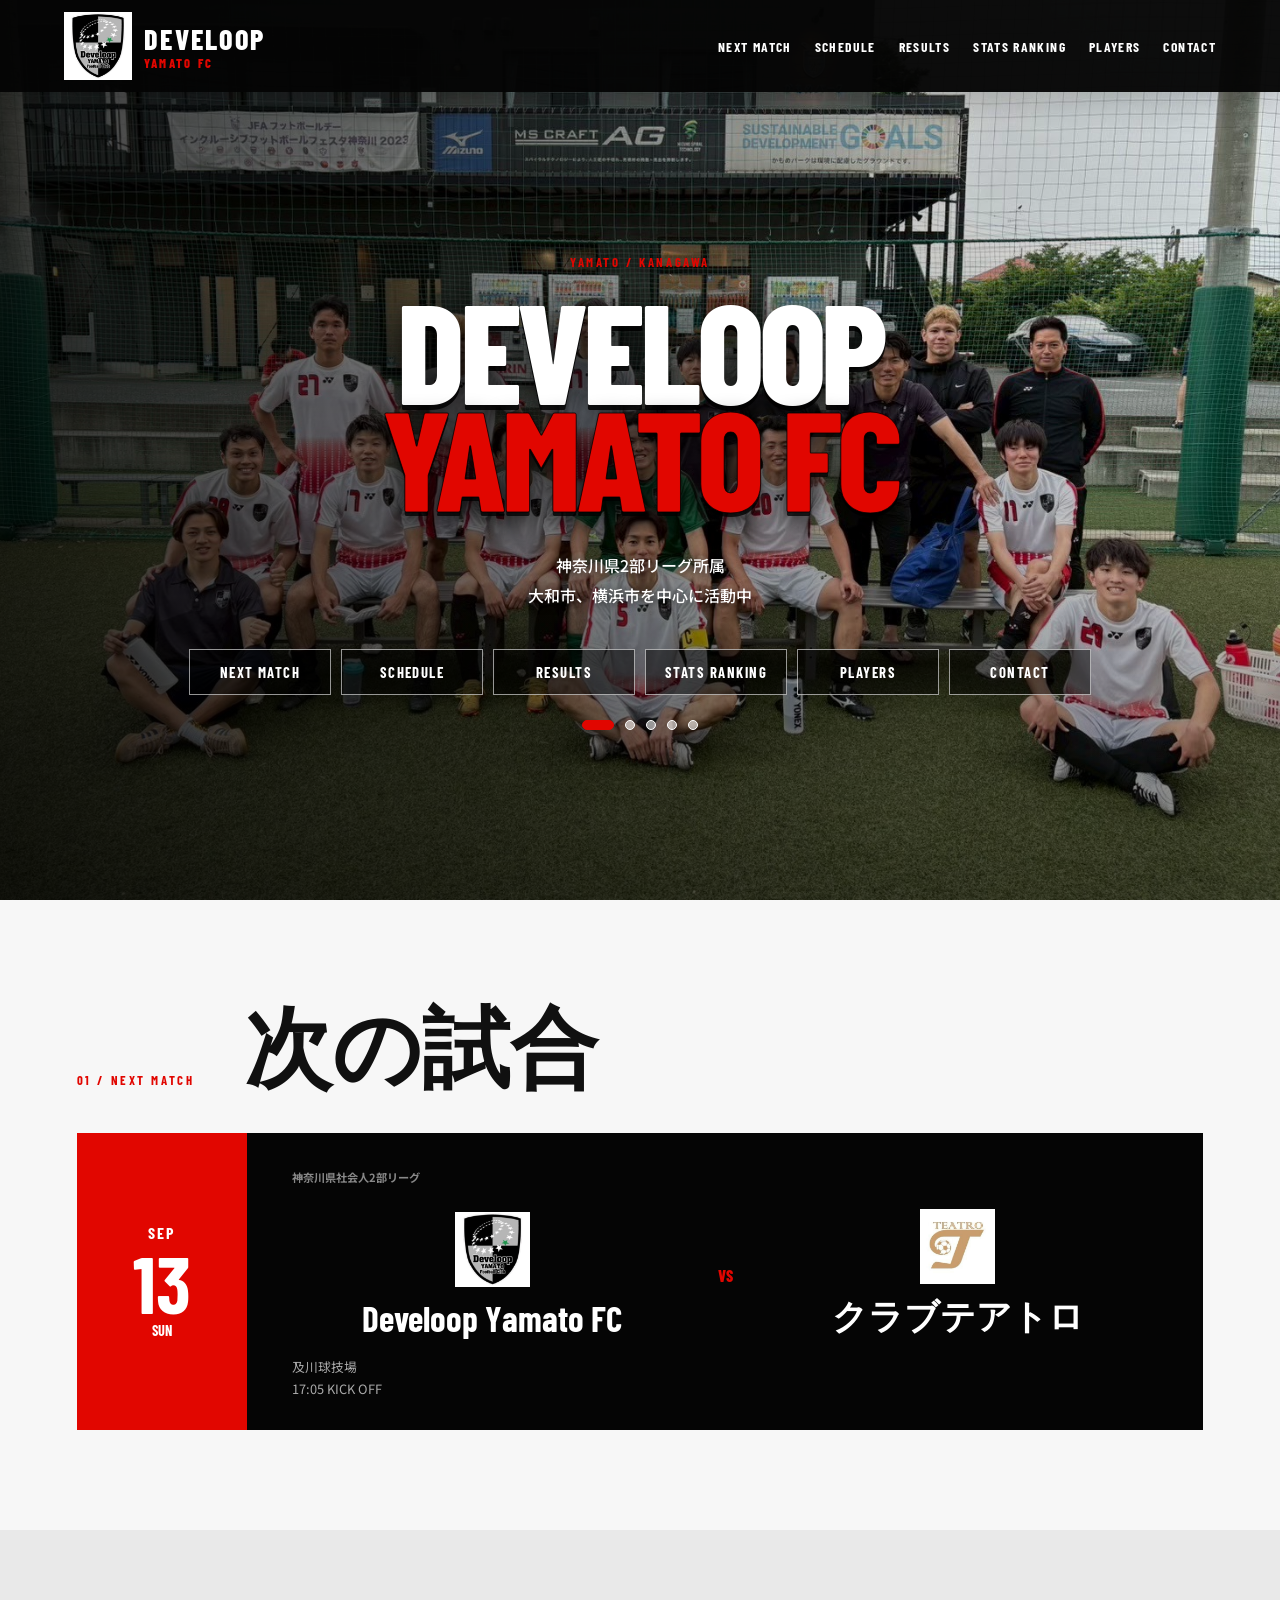
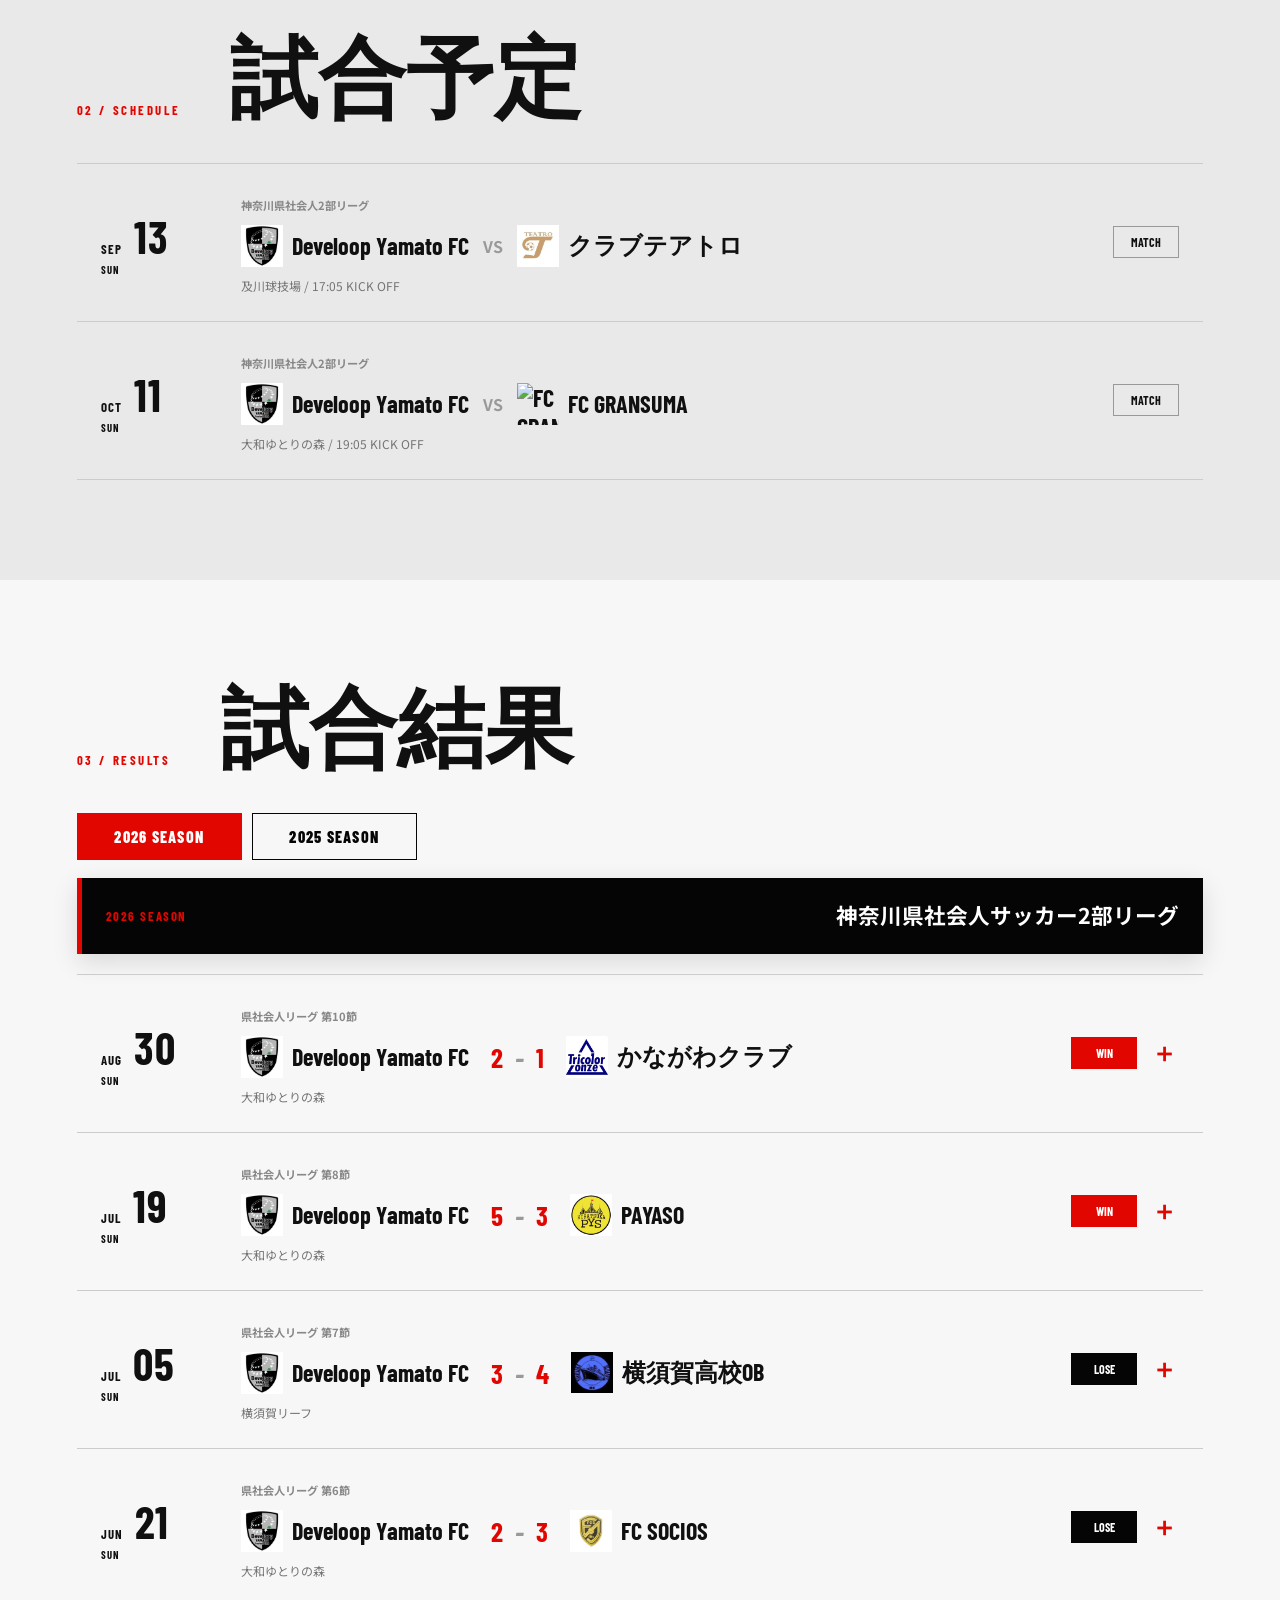
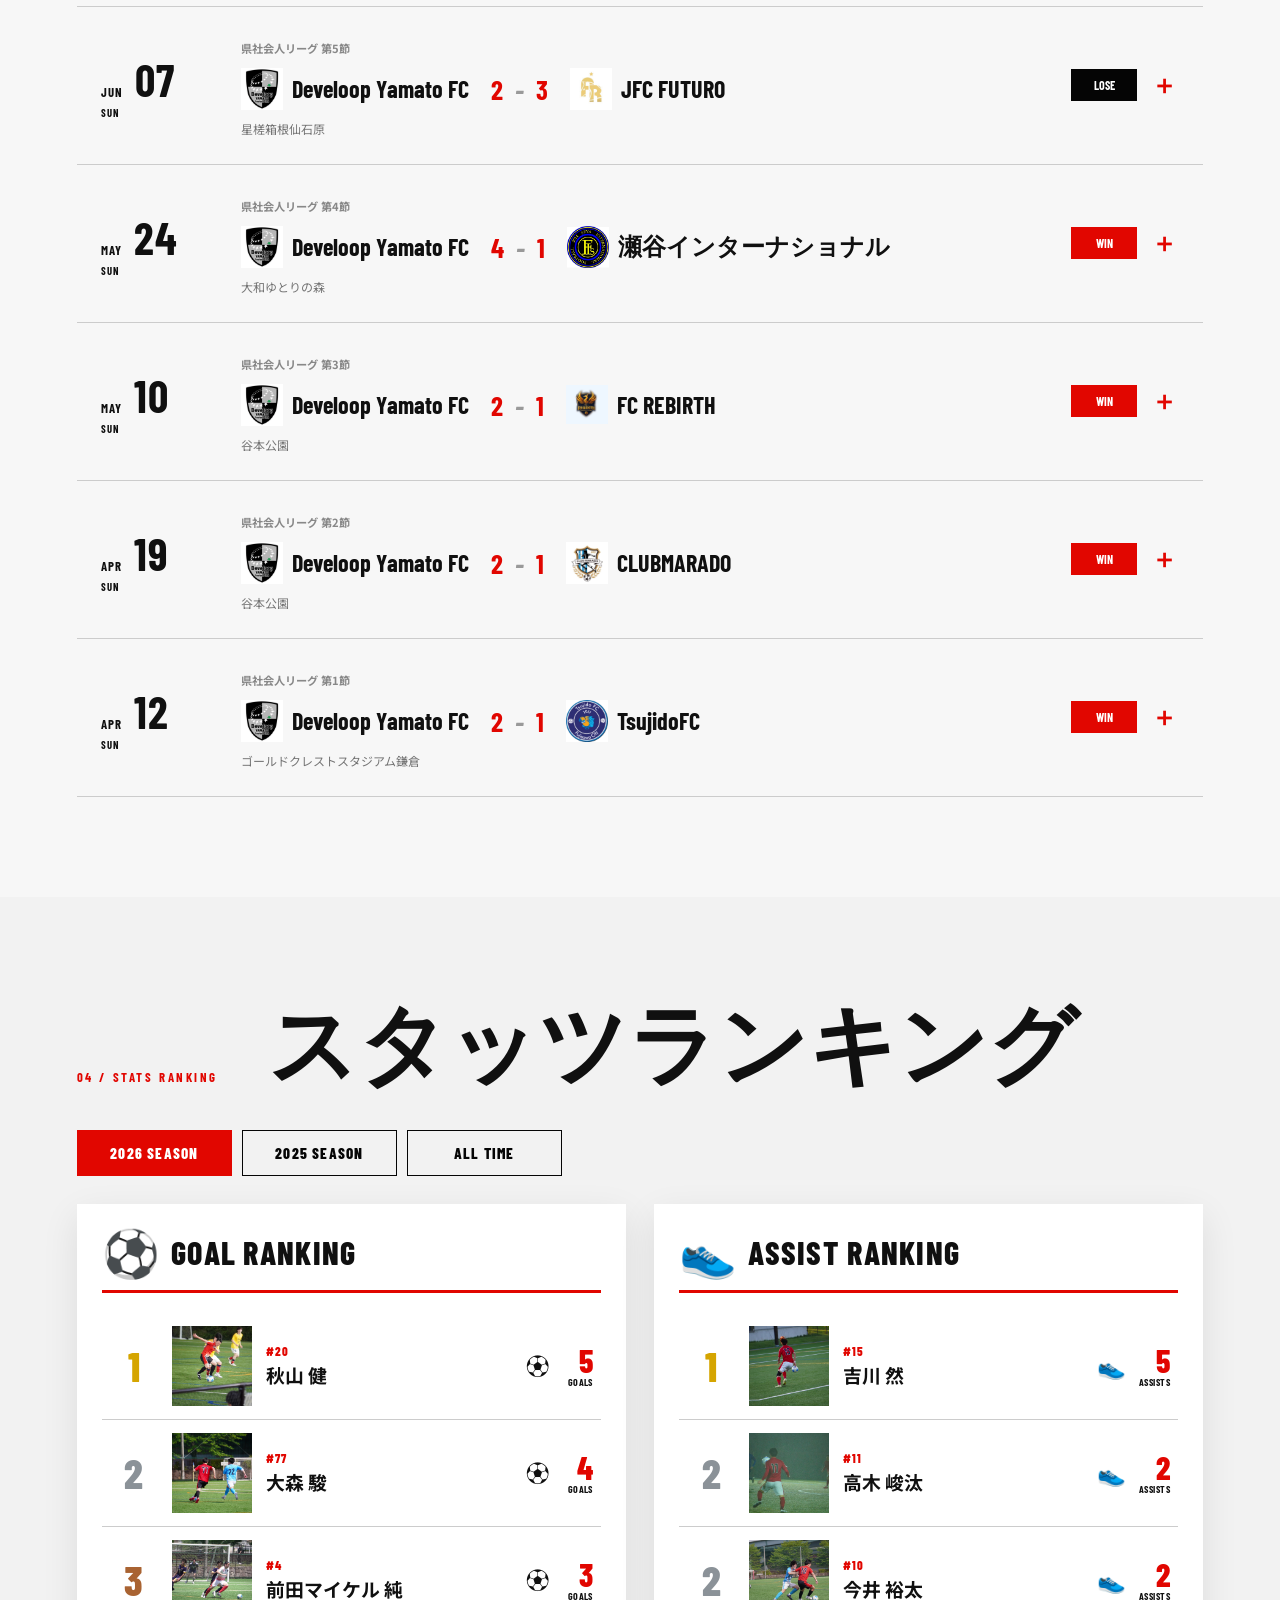
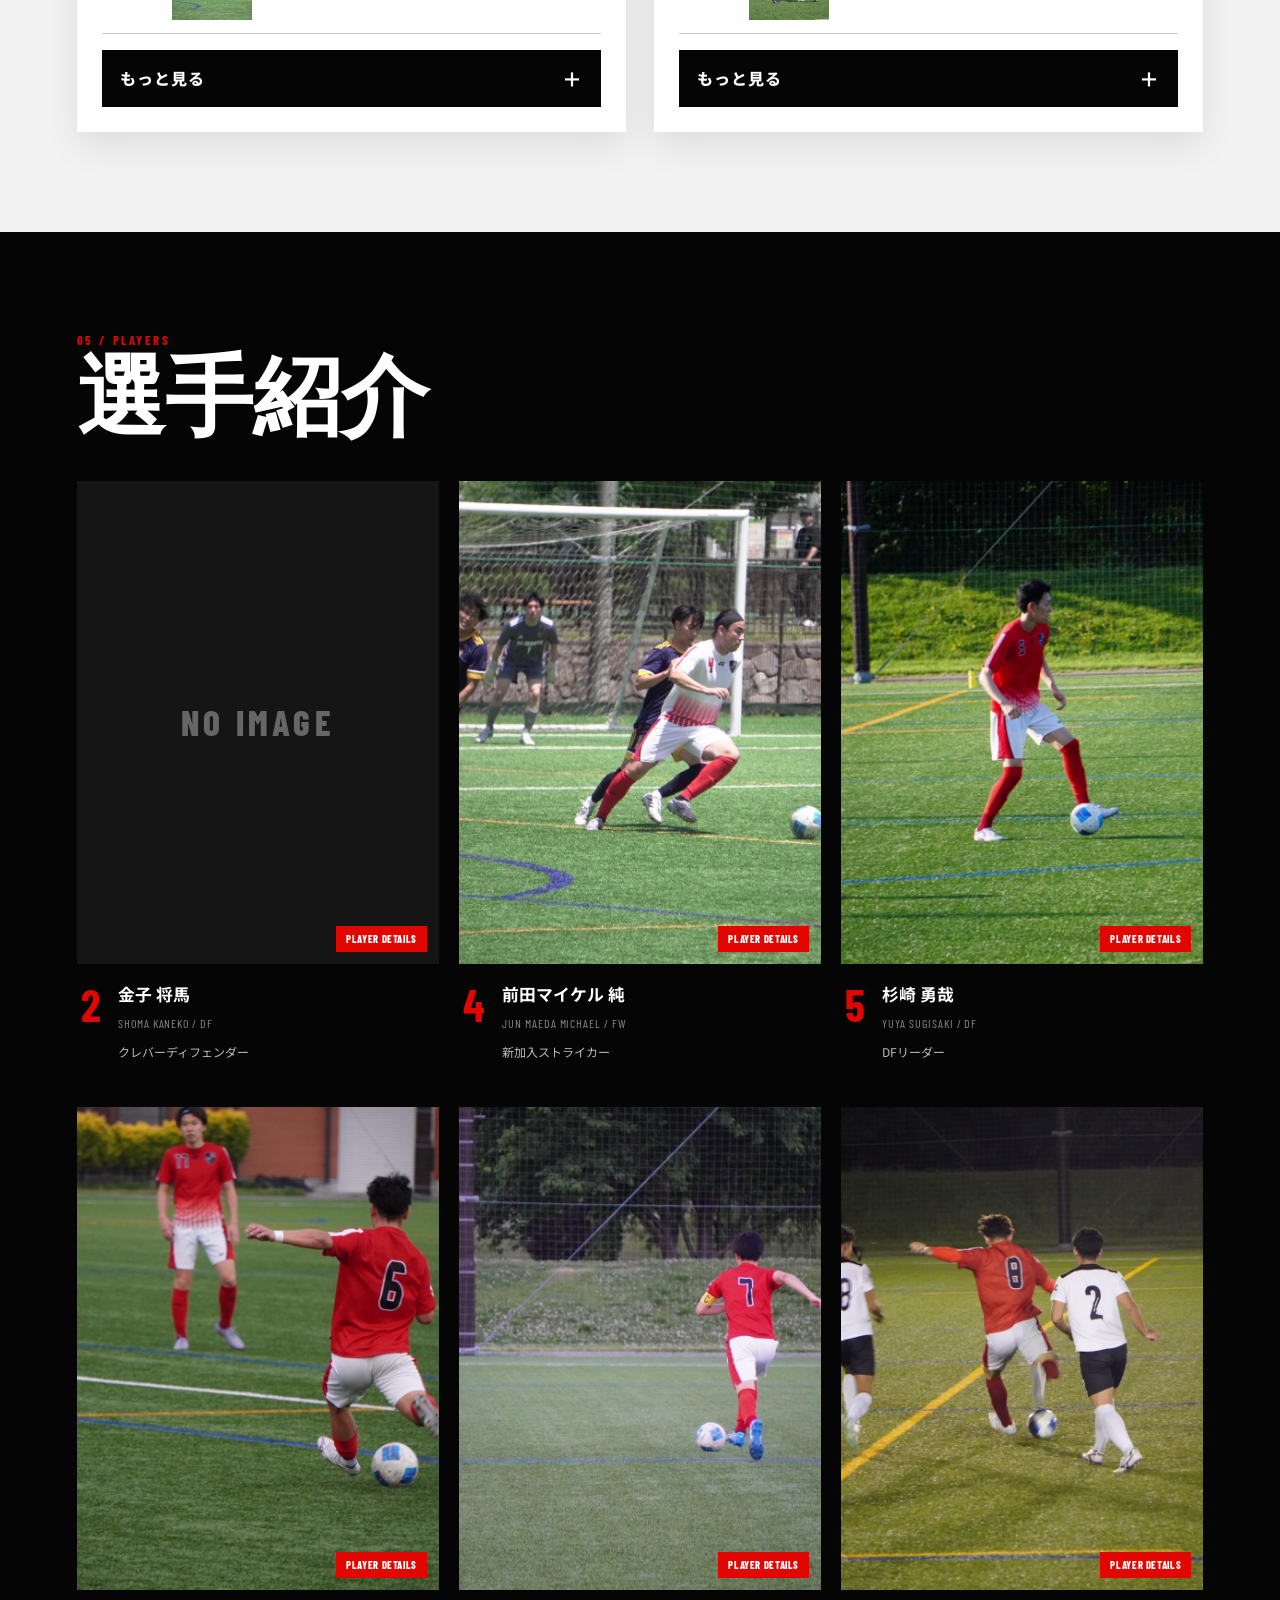
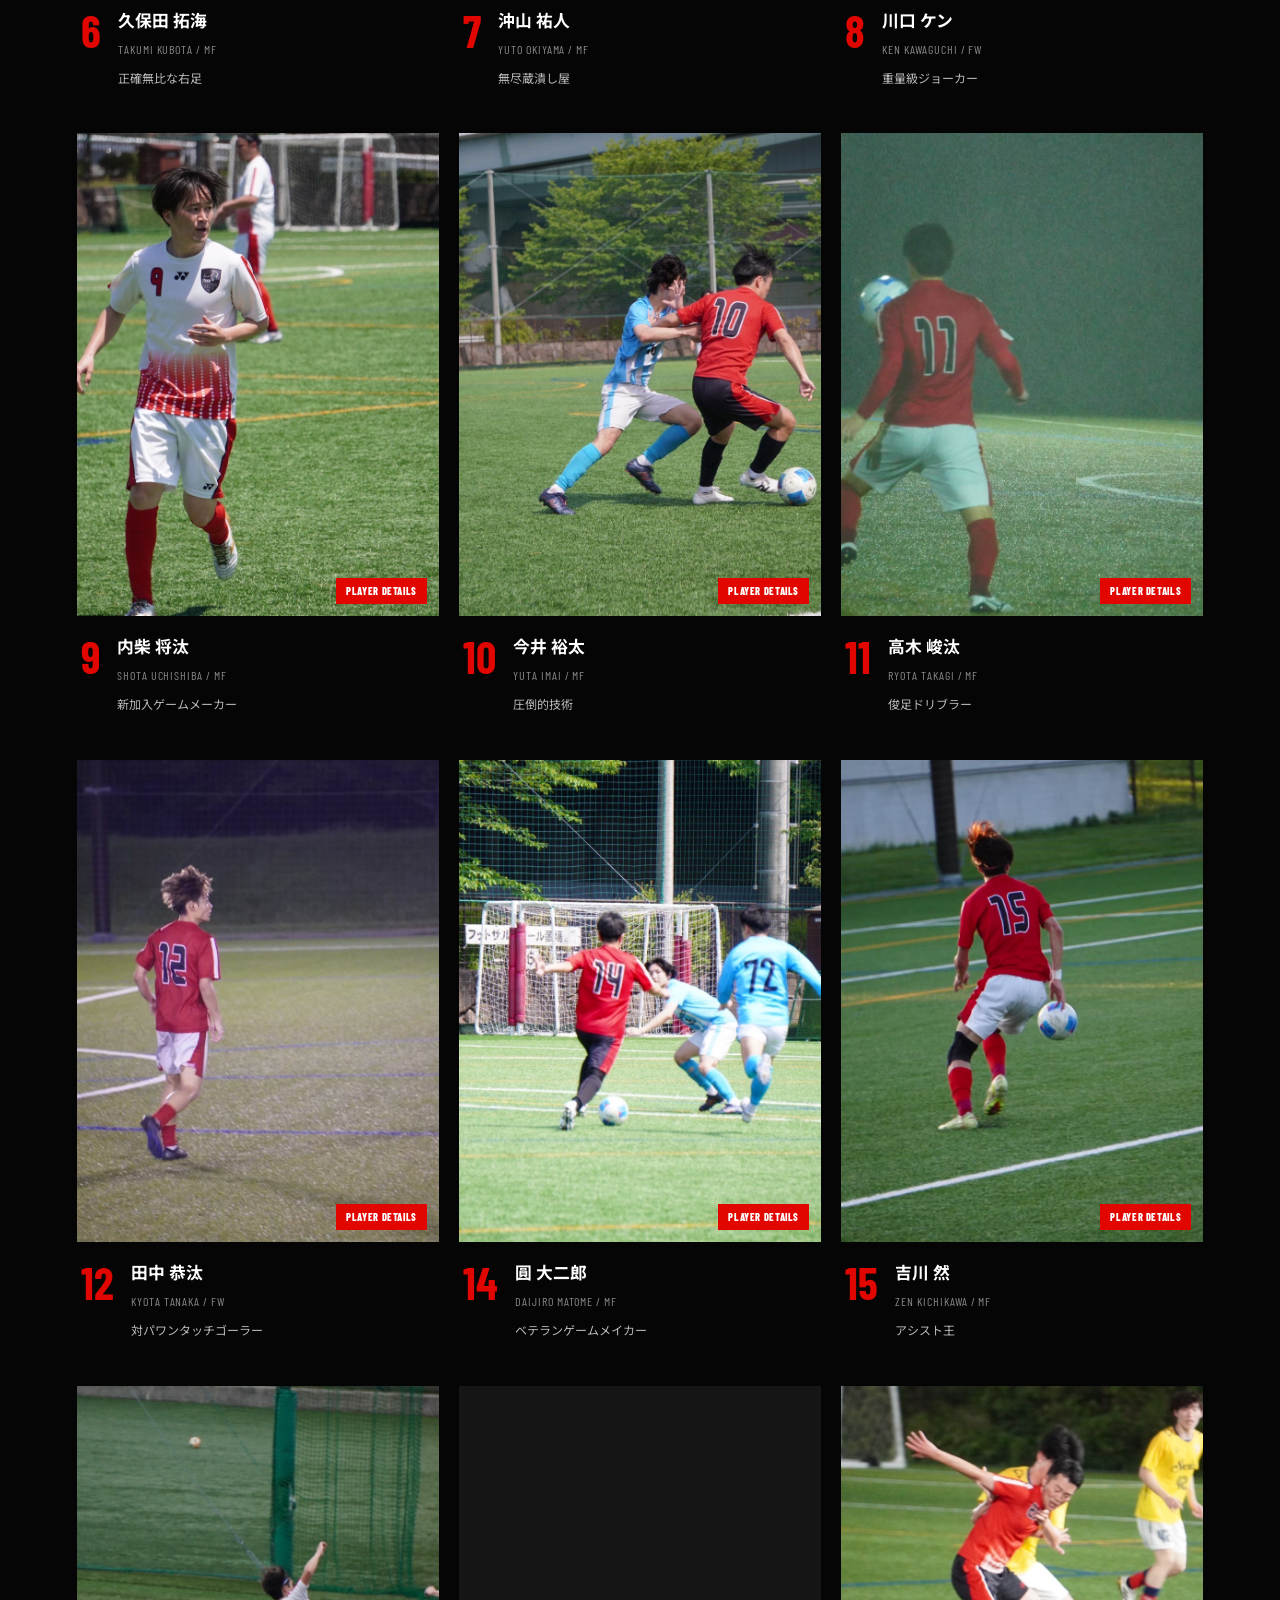
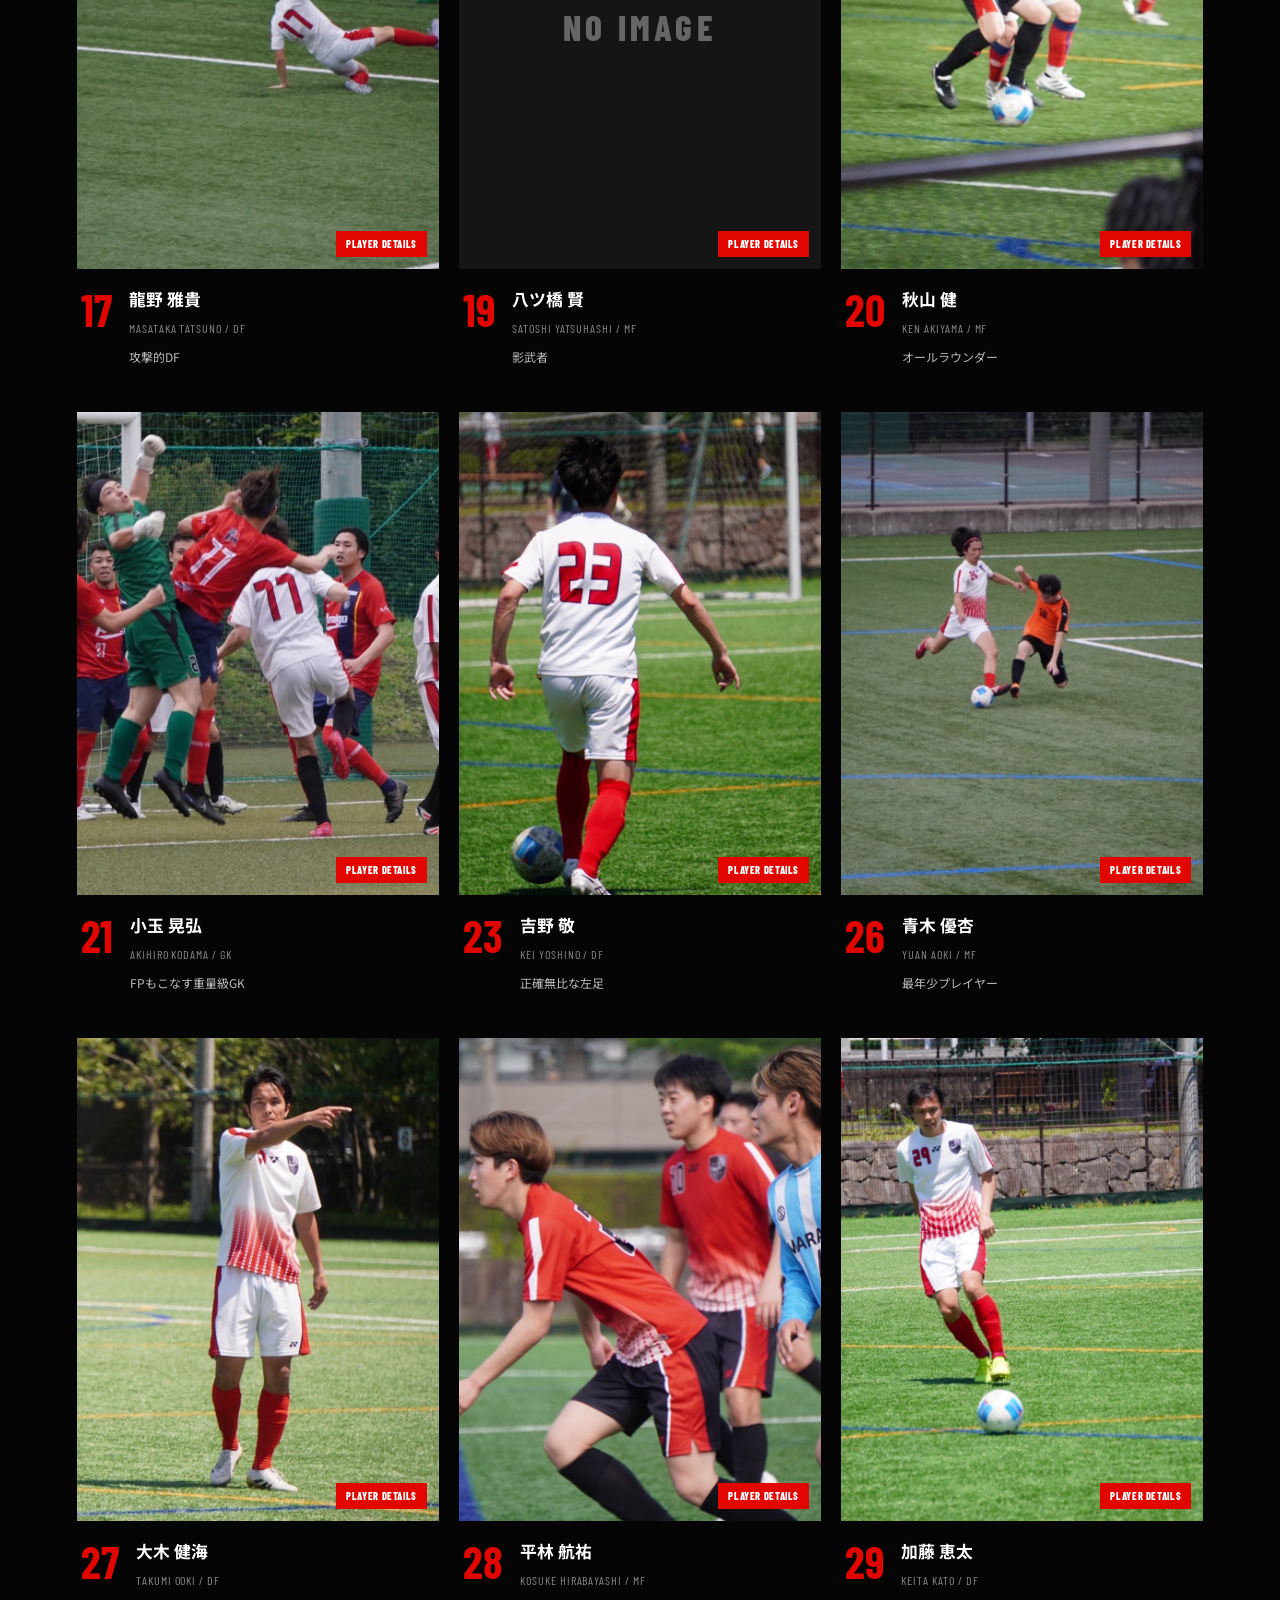
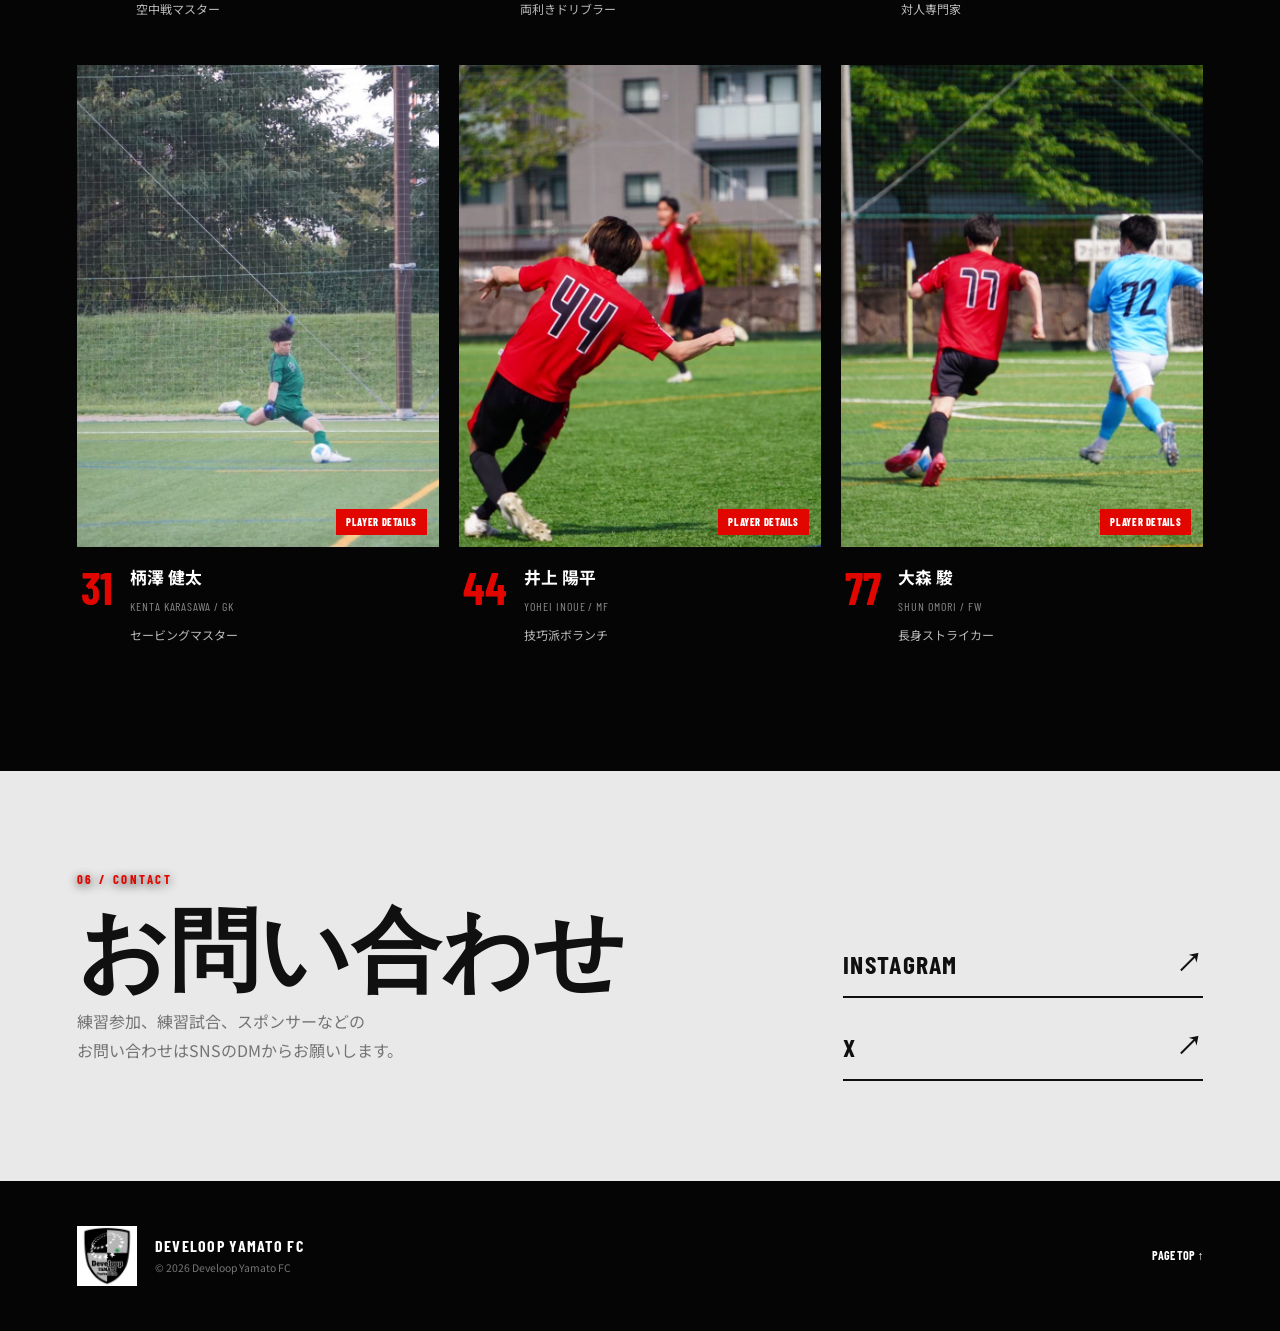
==== commit 9ab11e64: "Add files via upload" ====
--- a/index.html
+++ b/index.html
@@ -611,10 +611,19 @@
 
     </section>
 
-  </main>
-
-
-  <!-- ==============================
+  </main>
+
+  <!-- 選手詳細モーダル -->
+  <div id="playerDetailModal" class="player-detail-modal" aria-hidden="true">
+    <div class="player-detail-backdrop" data-player-modal-close></div>
+    <section class="player-detail-panel" role="dialog" aria-modal="true" aria-labelledby="playerDetailName">
+      <button class="player-detail-close" type="button" aria-label="選手詳細を閉じる" data-player-modal-close>×</button>
+      <div id="playerDetailContent"></div>
+    </section>
+  </div>
+
+
+  <!-- ==============================
        フッター
   ============================== -->
 
@@ -655,4 +664,4 @@
 
 </body>
 
-</html>+</html>
--- a/style.css
+++ b/style.css
@@ -1115,9 +1115,31 @@
   gap: 20px;
 }
 
-.player-card {
-  min-width: 0;
-}
+.player-card {
+  min-width: 0;
+}
+
+.player-card.has-details .player-photo::after {
+  content: "VIEW PROFILE";
+  position: absolute;
+  inset: 0;
+  z-index: 8;
+  display: grid;
+  place-items: center;
+  color: white;
+  background: rgba(5, 5, 5, 0.58);
+  font-family: "Barlow Condensed", sans-serif;
+  font-size: 1.15rem;
+  font-weight: 800;
+  letter-spacing: 0.12em;
+  opacity: 0;
+  transition: opacity 0.3s ease;
+}
+
+.player-card.has-details .player-photo:hover::after,
+.player-card.has-details .player-photo:focus-visible::after {
+  opacity: 1;
+}
 
 
 /* ==============================
@@ -2240,7 +2262,7 @@
 }
 
 
-.stats-card:hover {
+.stats-card:hover {
   background: rgba(225, 6, 0, 0.035);
 
   transform: translateX(3px);
@@ -2686,7 +2708,272 @@
   }
 
 
-  .stats-count small {
-    font-size: 0.52rem;
-  }
-}+  .stats-count small {
+    font-size: 0.52rem;
+  }
+}
+
+.stats-card[data-ranking-player] {
+  cursor: pointer;
+}
+
+.stats-card[data-ranking-player]:focus-visible {
+  outline: 3px solid var(--red);
+  outline-offset: -3px;
+}
+
+.stats-more-button {
+  display: flex;
+  align-items: center;
+  justify-content: space-between;
+  width: 100%;
+  margin-top: 16px;
+  padding: 14px 18px;
+  color: white;
+  background: var(--black);
+  border: 0;
+  font-weight: 800;
+  letter-spacing: .06em;
+  cursor: pointer;
+  transition: background-color .25s ease;
+}
+
+.stats-more-button:hover,
+.stats-more-button.is-open {
+  background: var(--red);
+}
+
+.stats-more-button span {
+  font-size: 1.25rem;
+}
+
+
+/* ==============================
+   PLAYER DETAIL MODAL
+============================== */
+
+body.player-modal-open { overflow: hidden; }
+
+.player-detail-modal {
+  position: fixed;
+  inset: 0;
+  z-index: 10000;
+  display: none;
+  place-items: center;
+  padding: 32px;
+}
+
+.player-detail-modal.is-open { display: grid; }
+
+.player-detail-backdrop {
+  position: absolute;
+  inset: 0;
+  background: rgba(0, 0, 0, 0.84);
+  backdrop-filter: blur(8px);
+}
+
+.player-detail-panel {
+  position: relative;
+  z-index: 1;
+  width: min(1120px, 100%);
+  max-height: calc(100vh - 64px);
+  color: #111;
+  background: #f4f4f4;
+  overflow-x: hidden;
+  overflow-y: auto;
+  box-shadow: 0 30px 90px rgba(0, 0, 0, 0.5);
+  animation: player-detail-in 0.38s ease both;
+}
+
+@keyframes player-detail-in {
+  from { opacity: 0; transform: translateY(24px) scale(0.985); }
+  to { opacity: 1; transform: translateY(0) scale(1); }
+}
+
+.player-detail-close {
+  position: absolute;
+  top: 18px;
+  right: 18px;
+  z-index: 20;
+  display: grid;
+  place-items: center;
+  width: 46px;
+  height: 46px;
+  padding: 0;
+  color: white;
+  background: rgba(5, 5, 5, 0.76);
+  border: 1px solid rgba(255, 255, 255, 0.35);
+  border-radius: 50%;
+  font-size: 2rem;
+  line-height: 1;
+  cursor: pointer;
+}
+
+.player-detail-visual {
+  position: relative;
+  min-height: 610px;
+  color: white;
+  background: #050505;
+}
+
+.player-detail-slider,
+.player-detail-slides,
+.player-detail-slide {
+  position: absolute;
+  inset: 0;
+}
+
+.player-detail-slider { overflow: hidden; }
+.player-detail-slide { margin: 0; opacity: 0; transform: scale(1.035); transition: opacity 0.55s ease, transform 0.75s ease; }
+.player-detail-slide.is-active { opacity: 1; transform: scale(1); }
+
+.player-detail-slide::after {
+  content: "";
+  position: absolute;
+  inset: 0;
+  background: linear-gradient(to top, rgba(0, 0, 0, 0.92), transparent 58%);
+}
+
+.player-detail-slide img { width: 100%; height: 100%; object-fit: cover; }
+
+.player-detail-slide > span {
+  position: absolute;
+  inset: 0;
+  display: none;
+  place-items: center;
+  color: #777;
+  background: #171717;
+  font-family: "Barlow Condensed", sans-serif;
+  font-weight: 800;
+  letter-spacing: 0.14em;
+}
+
+.player-slide-arrow {
+  position: absolute;
+  top: 50%;
+  z-index: 6;
+  transform: translateY(-50%);
+  width: 48px;
+  height: 64px;
+  color: white;
+  background: rgba(0, 0, 0, 0.48);
+  border: 0;
+  font-size: 2.5rem;
+  cursor: pointer;
+}
+
+.player-slide-prev { left: 0; }
+.player-slide-next { right: 0; }
+
+.player-slide-dots {
+  position: absolute;
+  right: 28px;
+  bottom: 30px;
+  z-index: 7;
+  display: flex;
+  gap: 8px;
+}
+
+.player-slide-dots button { width: 30px; height: 4px; padding: 0; background: rgba(255,255,255,.42); border: 0; cursor: pointer; }
+.player-slide-dots button.is-active { background: var(--red); }
+
+.player-detail-heading {
+  position: absolute;
+  left: 40px;
+  bottom: 28px;
+  z-index: 5;
+  display: flex;
+  align-items: flex-end;
+  gap: 22px;
+}
+
+.player-detail-number {
+  color: var(--red);
+  font-family: "Barlow Condensed", sans-serif;
+  font-size: clamp(5rem, 10vw, 9rem);
+  font-weight: 900;
+  line-height: 0.72;
+}
+
+.player-detail-heading p, .player-detail-heading h2 { margin: 0; }
+.player-detail-heading p { margin-bottom: 5px; color: #ccc; font-family: "Barlow Condensed", sans-serif; font-size: .9rem; font-weight: 700; letter-spacing: .1em; }
+.player-detail-heading h2 { font-size: clamp(2rem, 4vw, 4rem); line-height: 1; }
+.player-detail-heading strong { display: block; margin-top: 10px; color: #ddd; font-size: .9rem; }
+
+.player-detail-data { display: grid; grid-template-columns: 1.2fr .8fr; }
+.player-detail-section { padding: 42px; }
+.player-position-section { background: #e8e8e8; }
+.player-detail-section-title p, .player-detail-section-title h3 { margin: 0; }
+.player-detail-section-title p { color: var(--red); font-family: "Barlow Condensed", sans-serif; font-size: .78rem; font-weight: 800; letter-spacing: .12em; }
+.player-detail-section-title h3 { margin-top: 4px; font-size: 1.65rem; }
+
+.player-stats-tabs { display: flex; gap: 8px; margin: 24px 0 18px; }
+.player-stats-tabs button { padding: 10px 20px; color: #555; background: transparent; border: 1px solid #bbb; font-weight: 800; cursor: pointer; }
+.player-stats-tabs button.is-active { color: white; background: var(--red); border-color: var(--red); }
+.player-stats-grid { display: grid; grid-template-columns: repeat(2, minmax(0, 1fr)); gap: 8px; }
+.player-stat-item { min-width: 0; padding: 18px 14px; background: white; border-bottom: 3px solid #111; }
+.player-stat-item span, .player-stat-item small { display: block; color: #777; font-family: "Barlow Condensed", sans-serif; font-size: .66rem; font-weight: 800; letter-spacing: .08em; }
+.player-stat-item strong { display: block; margin: 4px 0; color: #111; font-family: "Barlow Condensed", sans-serif; font-size: 2.25rem; line-height: 1; }
+
+.player-pitch {
+  position: relative;
+  width: min(250px, 100%);
+  margin: 24px auto 0;
+  aspect-ratio: .68;
+  background: #55b965;
+  border: 3px solid white;
+  overflow: hidden;
+  box-shadow: 0 10px 30px rgba(0,0,0,.14);
+}
+
+.pitch-heat-layer { position: absolute; inset: 0; z-index: 1; }
+.pitch-heat-zone { position: absolute; background: rgba(225, 6, 0, var(--heat-opacity)); }
+.pitch-heat-zone[data-heat-area="L1"] { left: 0; top: 0; width: 33.333%; height: 33.333%; }
+.pitch-heat-zone[data-heat-area="L2"] { left: 0; top: 33.333%; width: 33.333%; height: 33.334%; }
+.pitch-heat-zone[data-heat-area="L3"] { left: 0; top: 66.667%; width: 33.333%; height: 33.333%; }
+.pitch-heat-zone[data-heat-area="C1"] { left: 33.333%; top: 0; width: 33.334%; height: 20%; }
+.pitch-heat-zone[data-heat-area="C2"] { left: 33.333%; top: 20%; width: 33.334%; height: 20%; }
+.pitch-heat-zone[data-heat-area="C3"] { left: 33.333%; top: 40%; width: 33.334%; height: 20%; }
+.pitch-heat-zone[data-heat-area="C4"] { left: 33.333%; top: 60%; width: 33.334%; height: 20%; }
+.pitch-heat-zone[data-heat-area="C5"] { left: 33.333%; top: 80%; width: 33.334%; height: 20%; }
+.pitch-heat-zone[data-heat-area="R1"] { right: 0; top: 0; width: 33.333%; height: 33.333%; }
+.pitch-heat-zone[data-heat-area="R2"] { right: 0; top: 33.333%; width: 33.333%; height: 33.334%; }
+.pitch-heat-zone[data-heat-area="R3"] { right: 0; top: 66.667%; width: 33.333%; height: 33.333%; }
+.pitch-line, .pitch-center-circle, .pitch-box, .pitch-goal-box, .pitch-center-dot { position: absolute; z-index: 2; pointer-events: none; }
+.pitch-halfway { top: 50%; left: 0; width: 100%; border-top: 2px solid white; }
+.pitch-center-circle { top: 50%; left: 50%; width: 28%; aspect-ratio: 1; border: 2px solid white; border-radius: 50%; transform: translate(-50%,-50%); }
+.pitch-center-dot { top: 50%; left: 50%; width: 5px; height: 5px; background: white; border-radius: 50%; transform: translate(-50%,-50%); }
+.pitch-box { left: 18%; width: 64%; height: 18%; border: 2px solid white; }
+.pitch-box-top { top: -2px; }
+.pitch-box-bottom { bottom: -2px; }
+.pitch-goal-box { left: 36%; width: 28%; height: 7%; border: 2px solid white; }
+.pitch-goal-box-top { top: -2px; }
+.pitch-goal-box-bottom { bottom: -2px; }
+.player-heatmap-note { margin: 16px 0 0; color: #666; font-size: .75rem; text-align: center; }
+
+@media (max-width: 760px) {
+  .player-detail-modal { padding: 0; }
+  .player-detail-panel { width: 100%; height: 100%; max-height: none; }
+  .player-detail-visual { min-height: 58vh; }
+  .player-detail-heading { left: 20px; right: 20px; bottom: 22px; gap: 12px; }
+  .player-detail-number { font-size: 5rem; }
+  .player-detail-heading h2 { font-size: 2rem; }
+  .player-detail-data { grid-template-columns: 1fr; }
+  .player-detail-section { padding: 30px 20px; }
+  .player-stats-grid { grid-template-columns: repeat(2, minmax(0, 1fr)); }
+  .player-slide-arrow { width: 42px; height: 56px; }
+  .player-card.has-details .player-photo::after { display: none; }
+}
+
+@media (prefers-reduced-motion: reduce) {
+  .player-detail-panel, .player-detail-slide { animation: none; transition: none; }
+}
+
+@keyframes player-ranking-target {
+  0%, 100% { box-shadow: 0 0 0 0 rgba(225, 6, 0, 0); }
+  30%, 70% { box-shadow: 0 0 0 6px var(--red); }
+}
+
+.player-card.is-ranking-target {
+  animation: player-ranking-target 1.4s ease;
+}
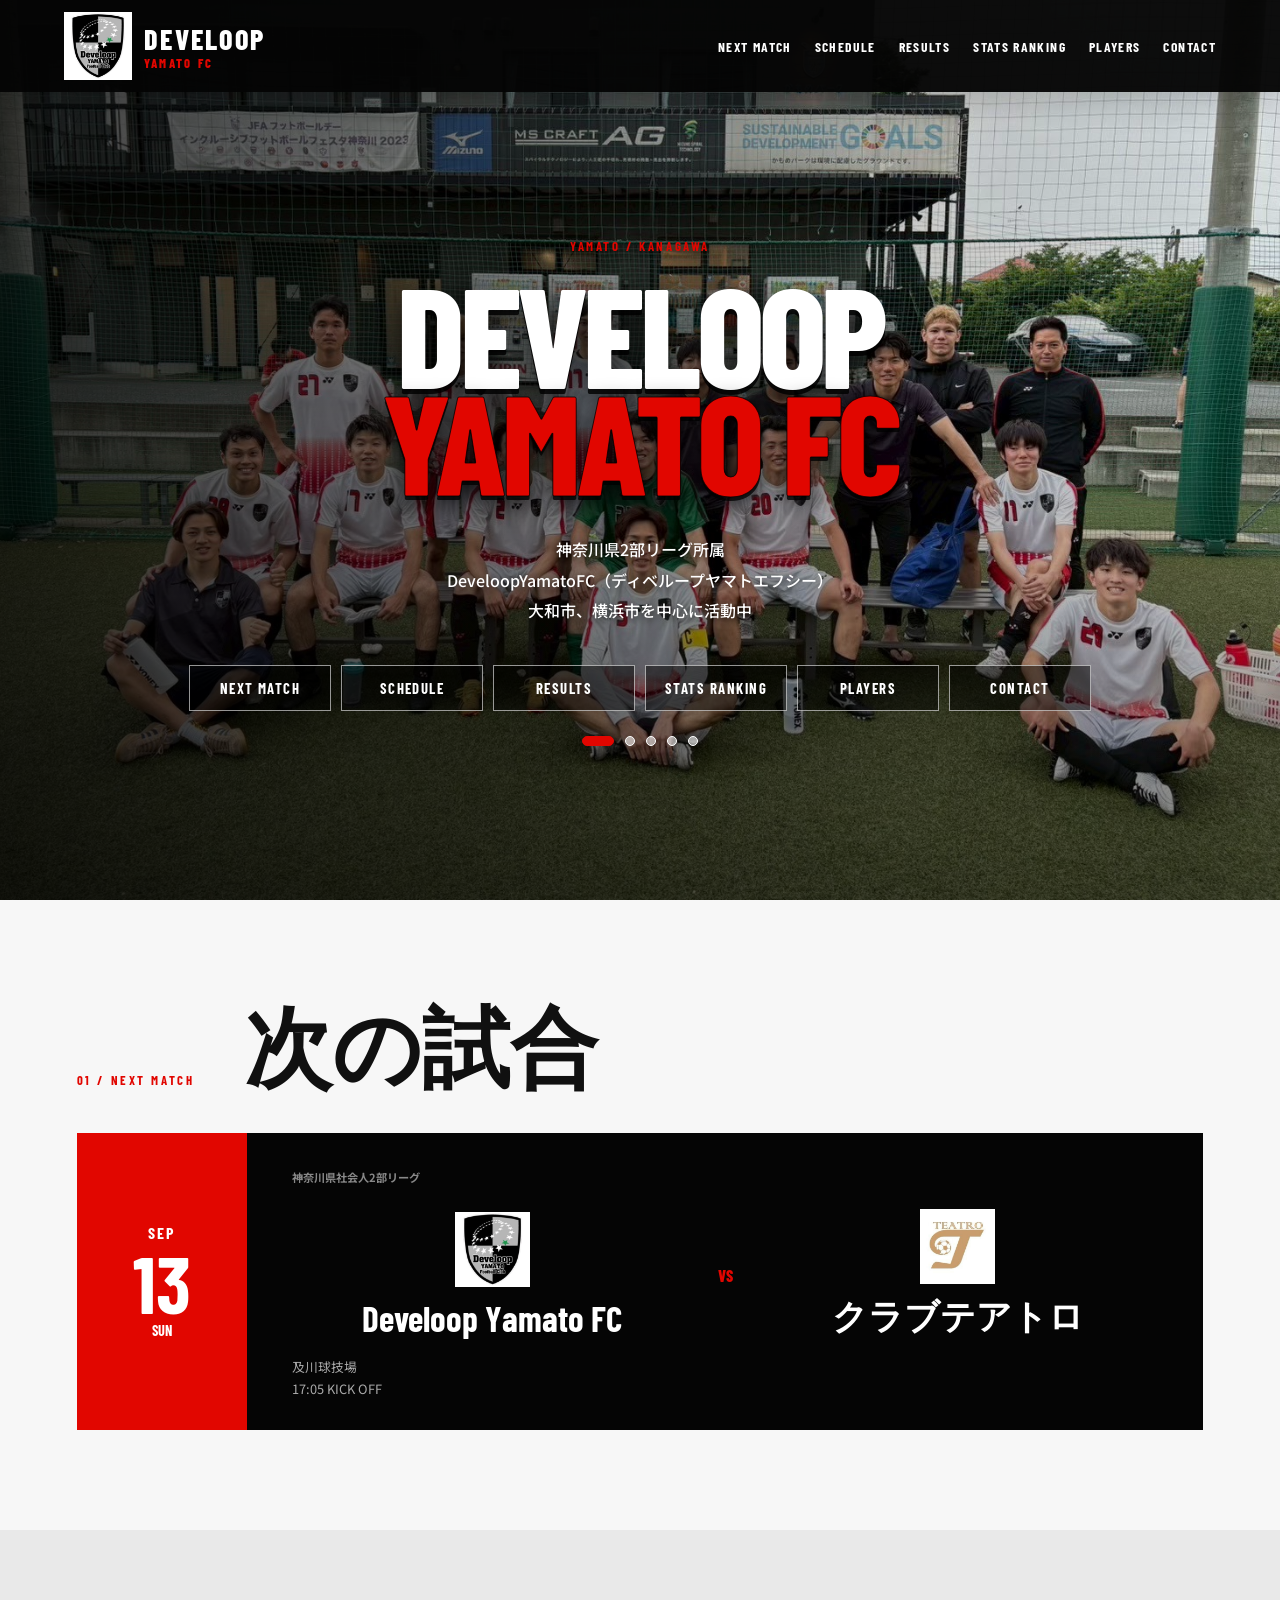
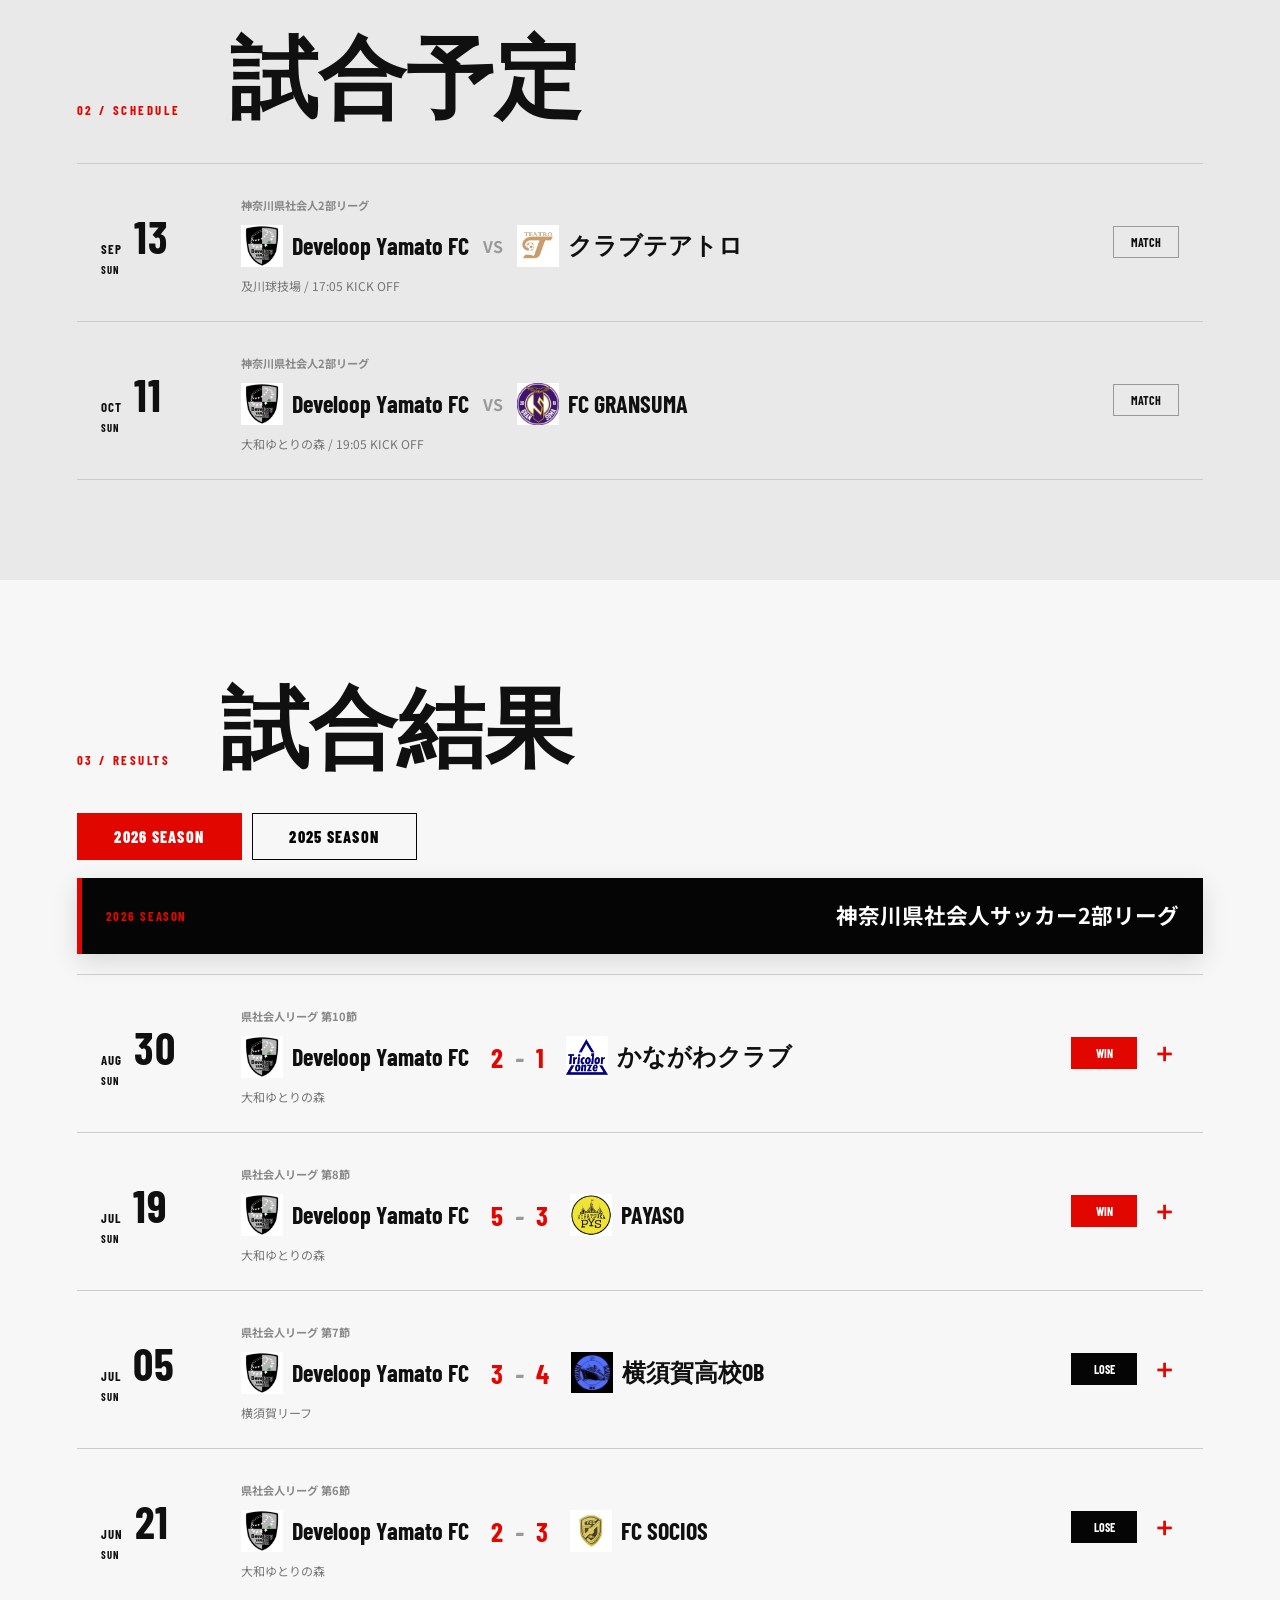
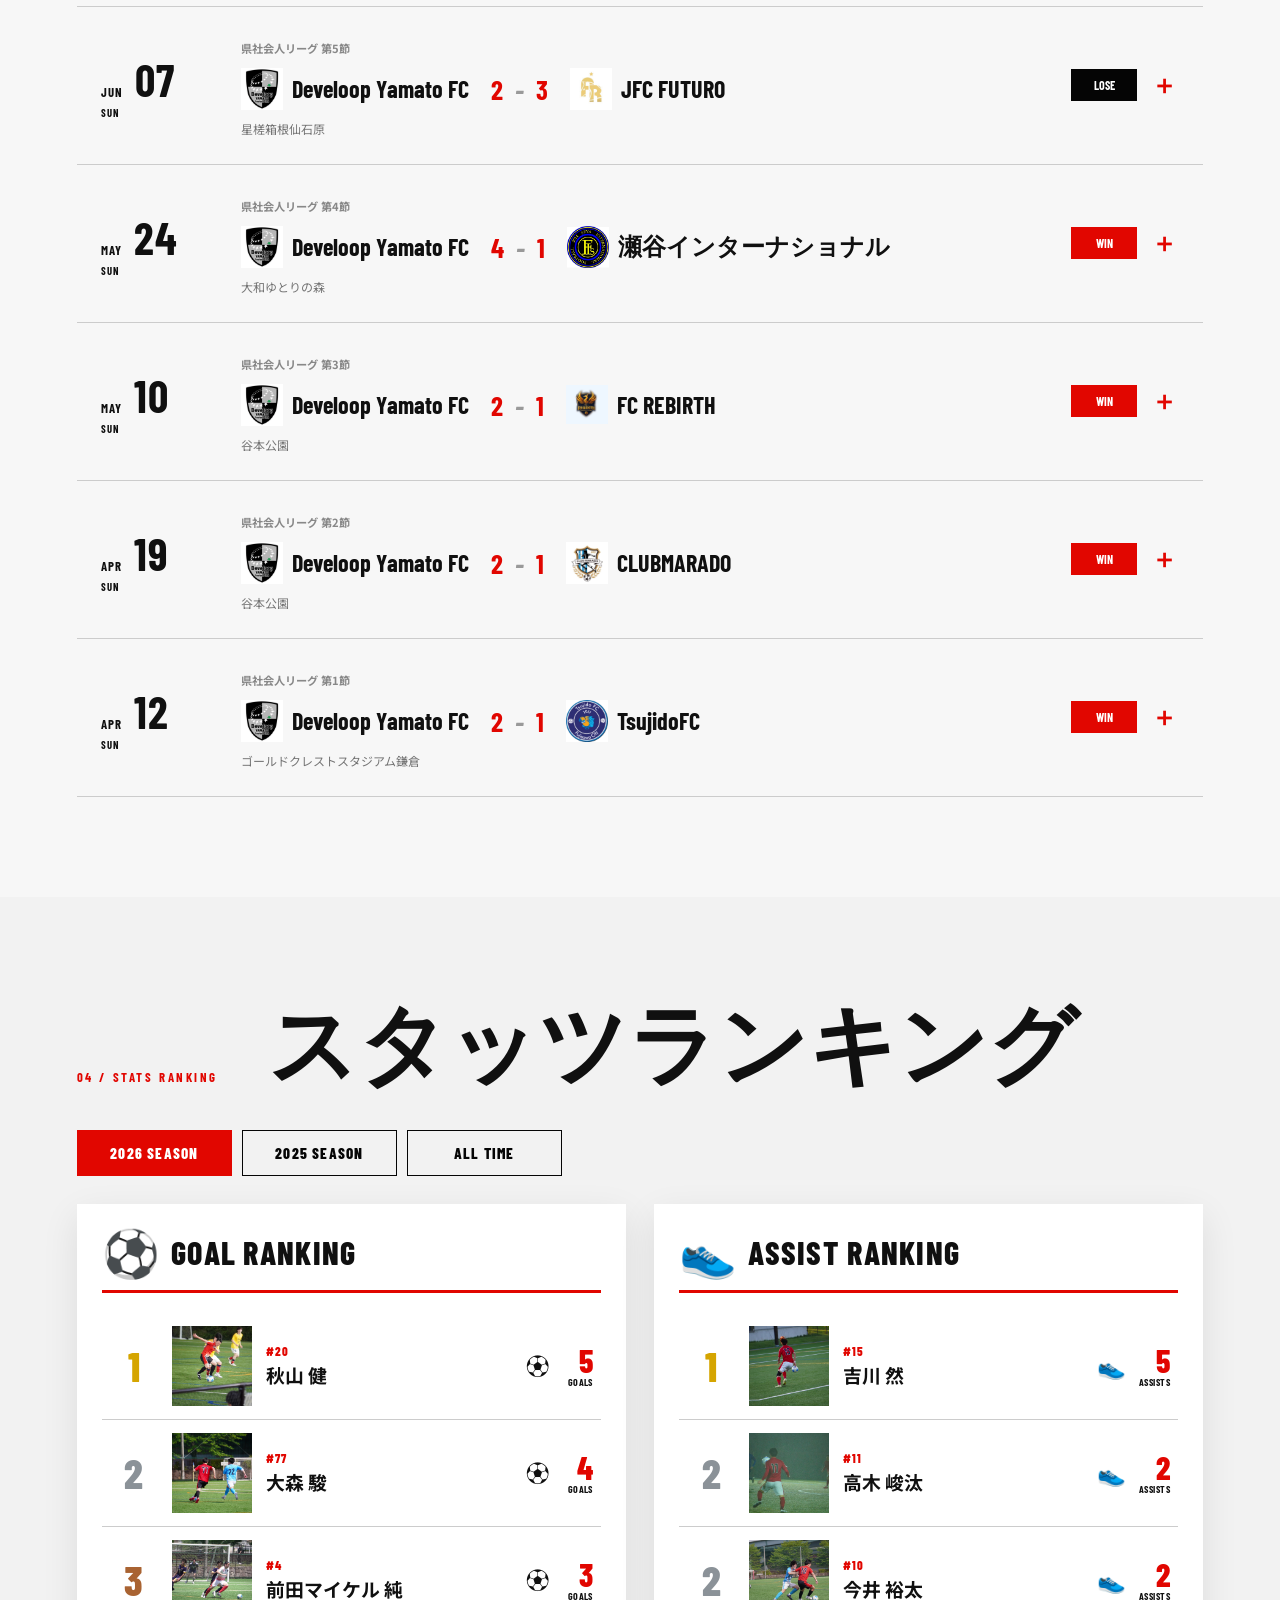
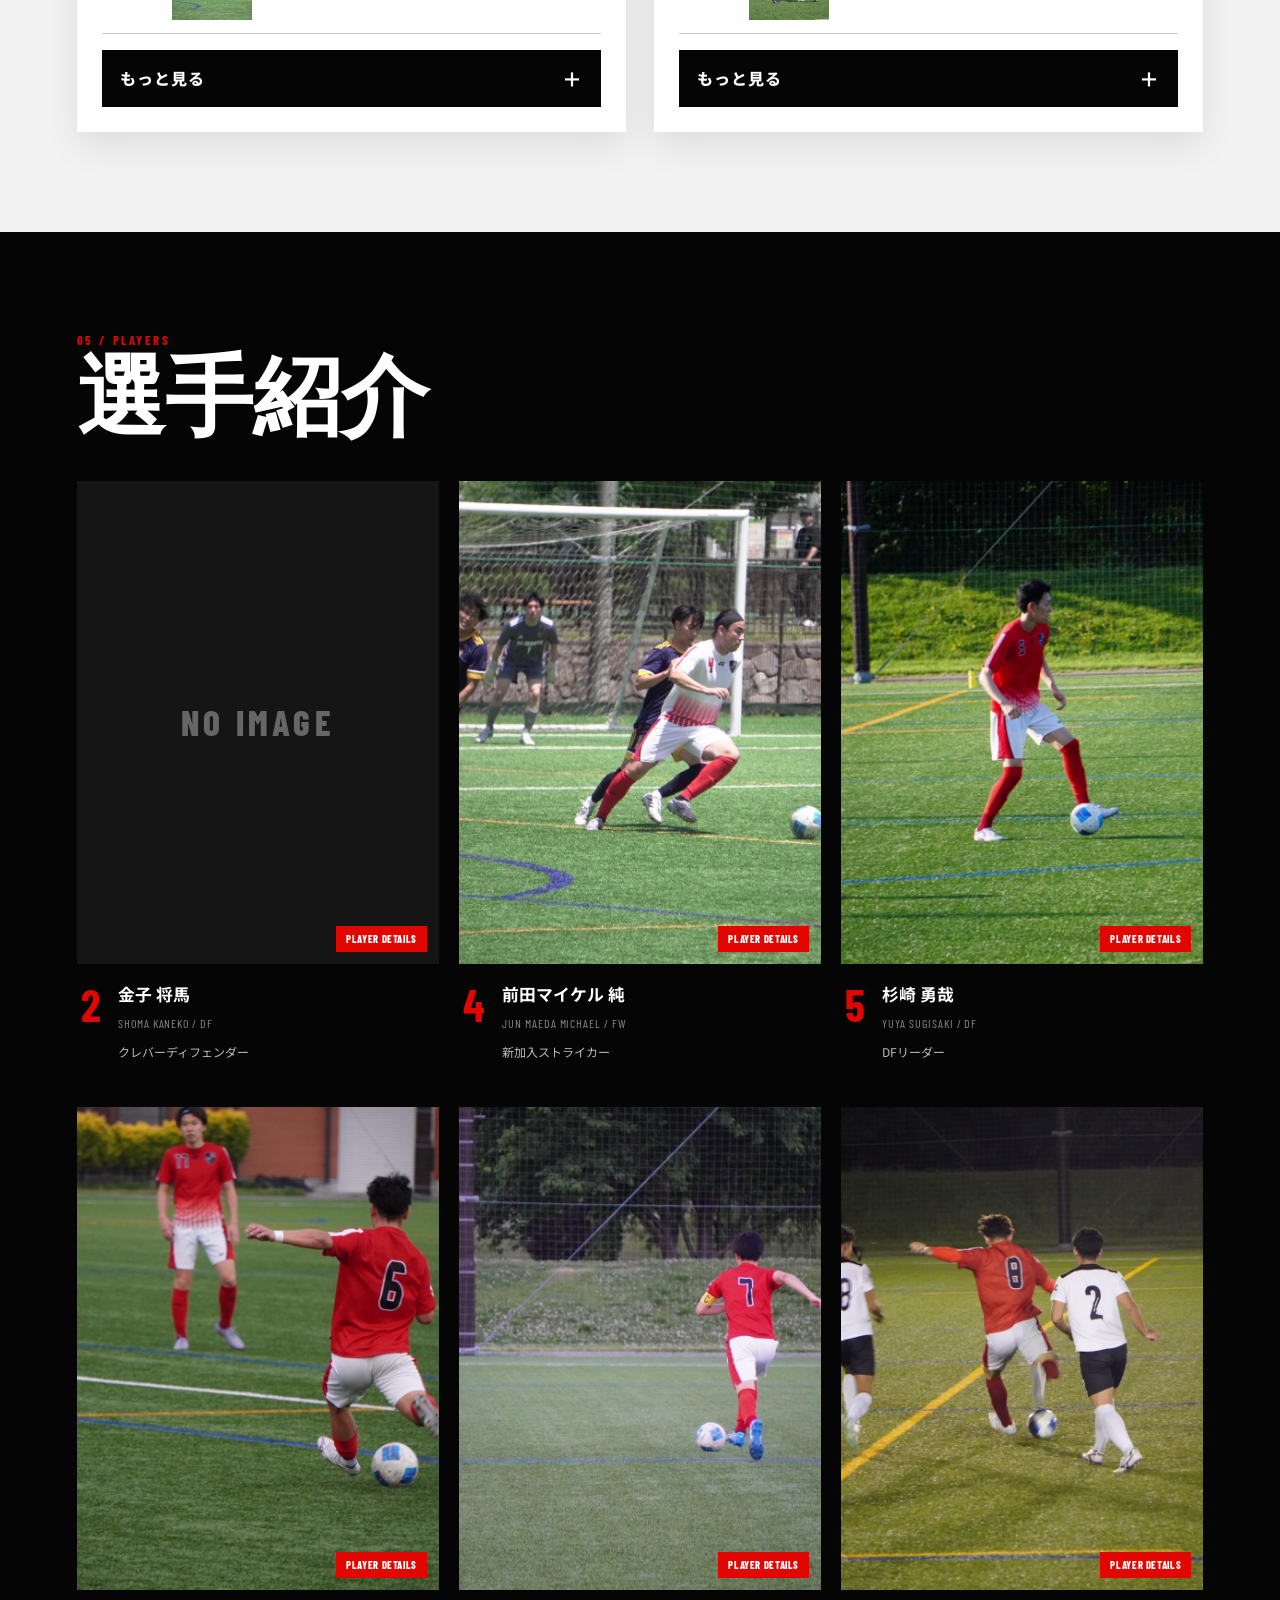
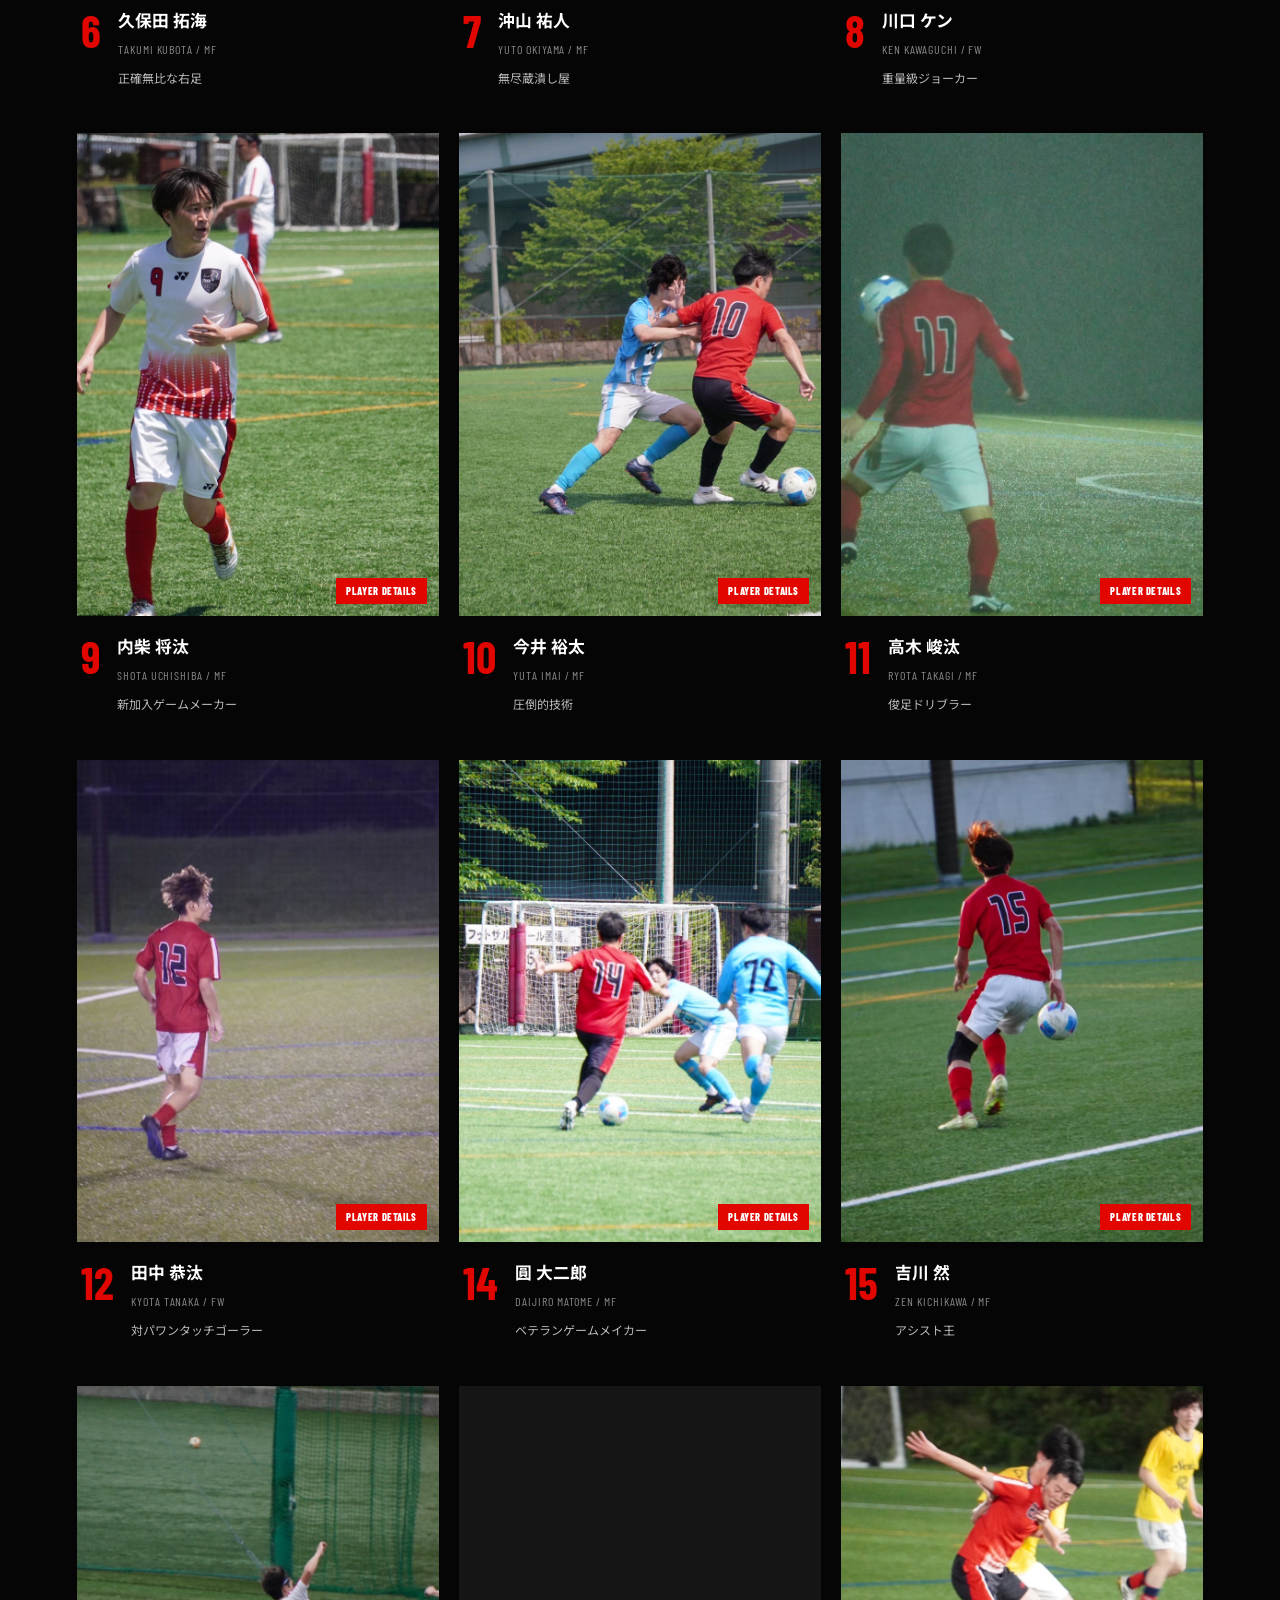
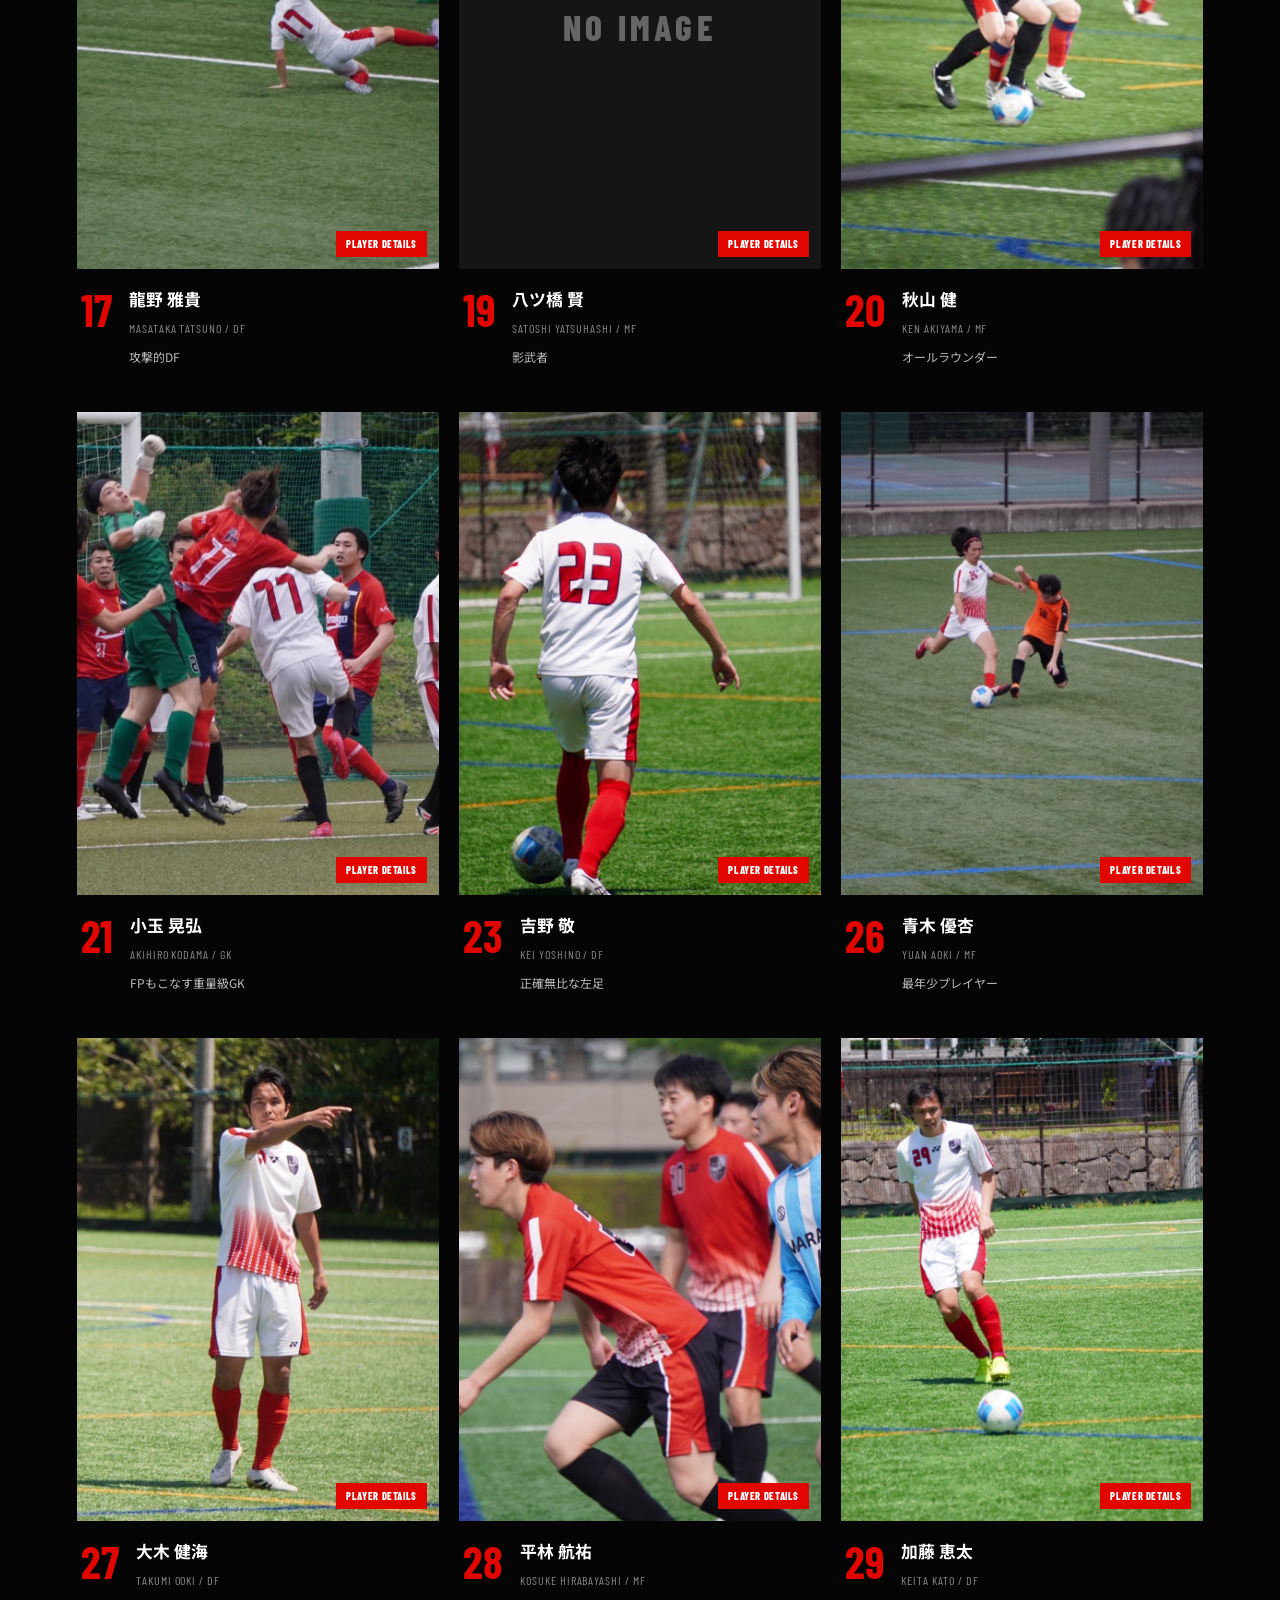
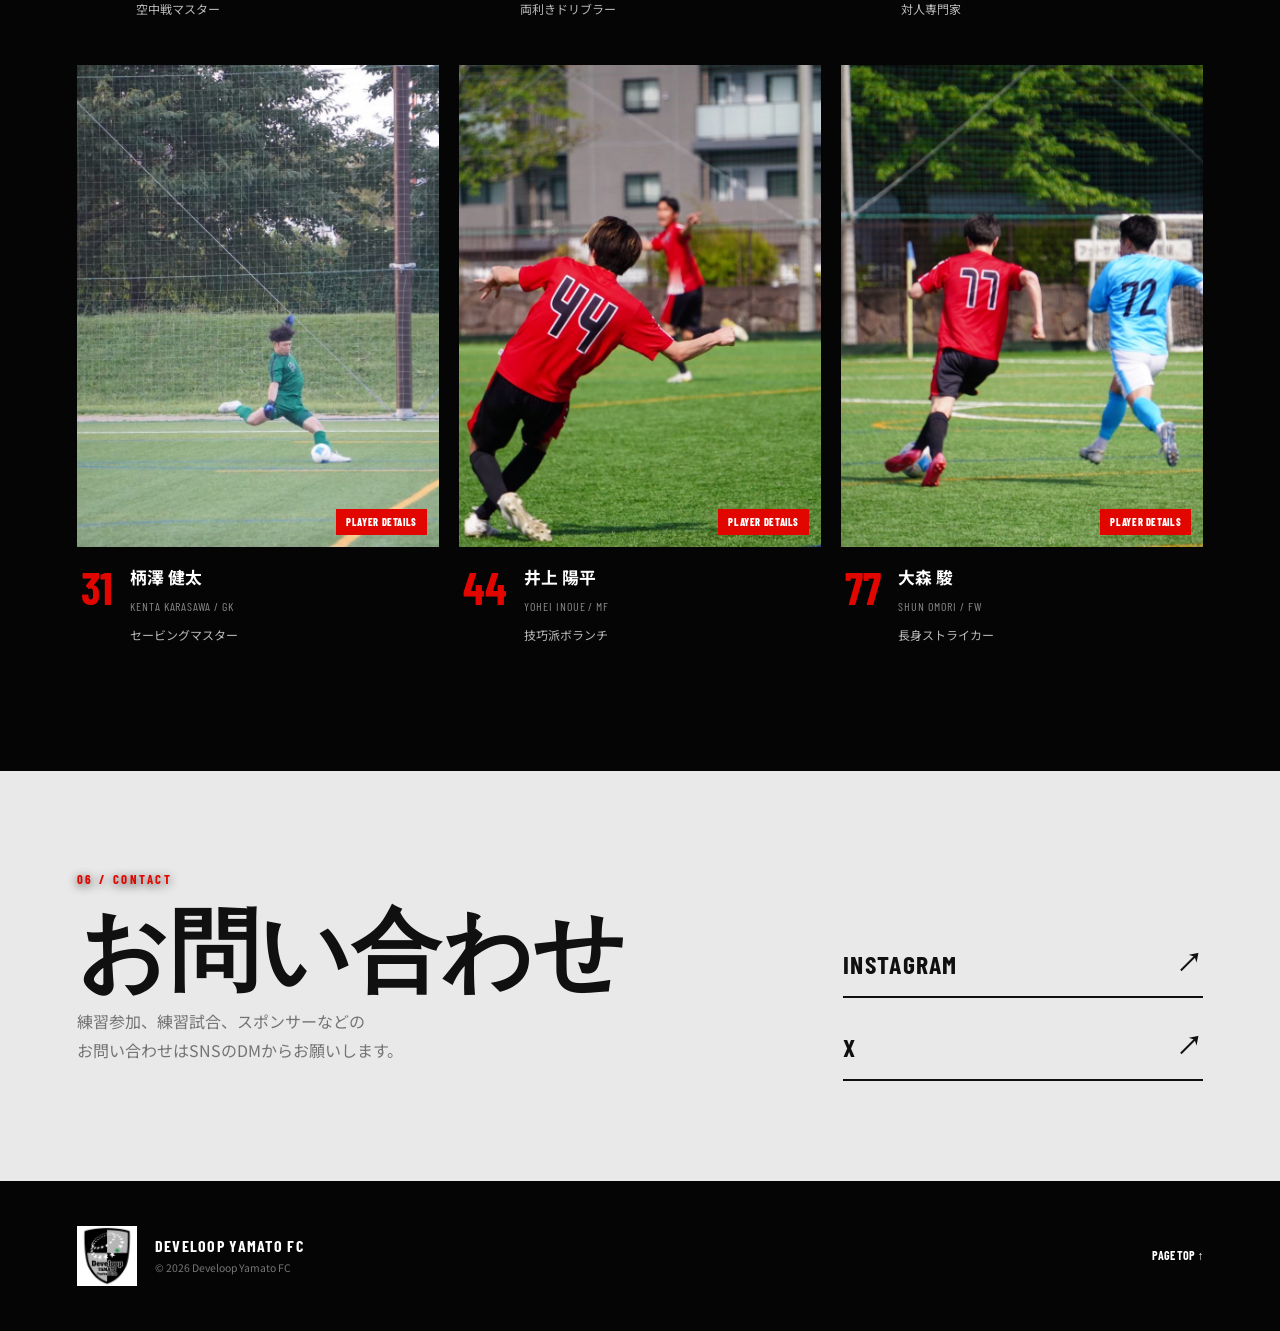
==== commit 067177e7: "Add files via upload" ====
--- a/index.html
+++ b/index.html
@@ -14,7 +14,7 @@
 
   <meta
     name="description"
-    content="Develoop Yamato FC公式サイト。神奈川県大和市を拠点に活動する社会人サッカーチーム。試合予定、試合結果、選手情報を掲載しています。"
+    content="’DYFC'Develoop Yamato FC（ディベループヤマトエフシー）公式サイト。神奈川県大和市を拠点に活動する社会人サッカーチーム。試合予定、試合結果、選手情報を掲載しています。"
   >
 
   <!-- ブラウザアイコン -->
@@ -22,14 +22,15 @@
   <link
     rel="icon"
     type="image/jpeg"
-    href="./images/emblem.jpg"
+    href="https://develoopyamtofc.github.io/DYFC/images/emblem.jpg"
   >
 
   <!-- iPhone等のホーム画面アイコン -->
 
   <link
     rel="apple-touch-icon"
-    href="./images/emblem.jpg"
+    type="image/jpeg"
+    href="https://develoopyamtofc.github.io/DYFC/images/emblem.jpg"
   >
 
 
@@ -44,7 +45,7 @@
 
   <meta
     property="og:description"
-    content="神奈川県大和市を拠点に活動する社会人サッカーチーム Develoop Yamato FC 公式ウェブサイト。"
+    content="神奈川県大和市を拠点に活動する社会人サッカーチーム Develoop Yamato FC（ディベループヤマトエフシー） 公式ウェブサイト。"
   >
 
   <meta
@@ -54,12 +55,12 @@
 
   <meta
     property="og:url"
-    content="https://develoopyamatofc.github.io/DYFC/"
+    content="https://develoopyamtofc.github.io/DYFC/"
   >
 
   <meta
     property="og:image"
-    content="https://develoopyamatofc.github.io/DYFC/images/emblem.jpg"
+    content="https://develoopyamtofc.github.io/DYFC/images/emblem.jpg"
   >
 
   <meta
@@ -84,12 +85,24 @@
 
   <meta
     name="twitter:image"
-    content="https://develoopyamatofc.github.io/DYFC/images/emblem.jpg"
+    content="https://develoopyamtofc.github.io/DYFC/images/emblem.jpg"
   >
 
   <link
     rel="stylesheet"
     href="./style.css"
+  >
+
+
+  <link
+    rel="shortcut icon"
+    type="image/jpeg"
+    href="https://develoopyamtofc.github.io/DYFC/images/emblem.jpg"
+  >
+
+  <link
+    rel="canonical"
+    href="https://develoopyamtofc.github.io/DYFC/"
   >
 
 </head>
@@ -208,6 +221,8 @@
         <p class="hero-description">
           神奈川県2部リーグ所属
           <br>
+          DeveloopYamatoFC（ディベループヤマトエフシー）
+          <br>
           大和市、横浜市を中心に活動中
         </p>
 
@@ -611,19 +626,19 @@
 
     </section>
 
-  </main>
-
-  <!-- 選手詳細モーダル -->
-  <div id="playerDetailModal" class="player-detail-modal" aria-hidden="true">
-    <div class="player-detail-backdrop" data-player-modal-close></div>
-    <section class="player-detail-panel" role="dialog" aria-modal="true" aria-labelledby="playerDetailName">
-      <button class="player-detail-close" type="button" aria-label="選手詳細を閉じる" data-player-modal-close>×</button>
-      <div id="playerDetailContent"></div>
-    </section>
-  </div>
-
-
-  <!-- ==============================
+  </main>
+
+  <!-- 選手詳細モーダル -->
+  <div id="playerDetailModal" class="player-detail-modal" aria-hidden="true">
+    <div class="player-detail-backdrop" data-player-modal-close></div>
+    <section class="player-detail-panel" role="dialog" aria-modal="true" aria-labelledby="playerDetailName">
+      <button class="player-detail-close" type="button" aria-label="選手詳細を閉じる" data-player-modal-close>×</button>
+      <div id="playerDetailContent"></div>
+    </section>
+  </div>
+
+
+  <!-- ==============================
        フッター
   ============================== -->
 
@@ -664,4 +679,4 @@
 
 </body>
 
-</html>
+</html>
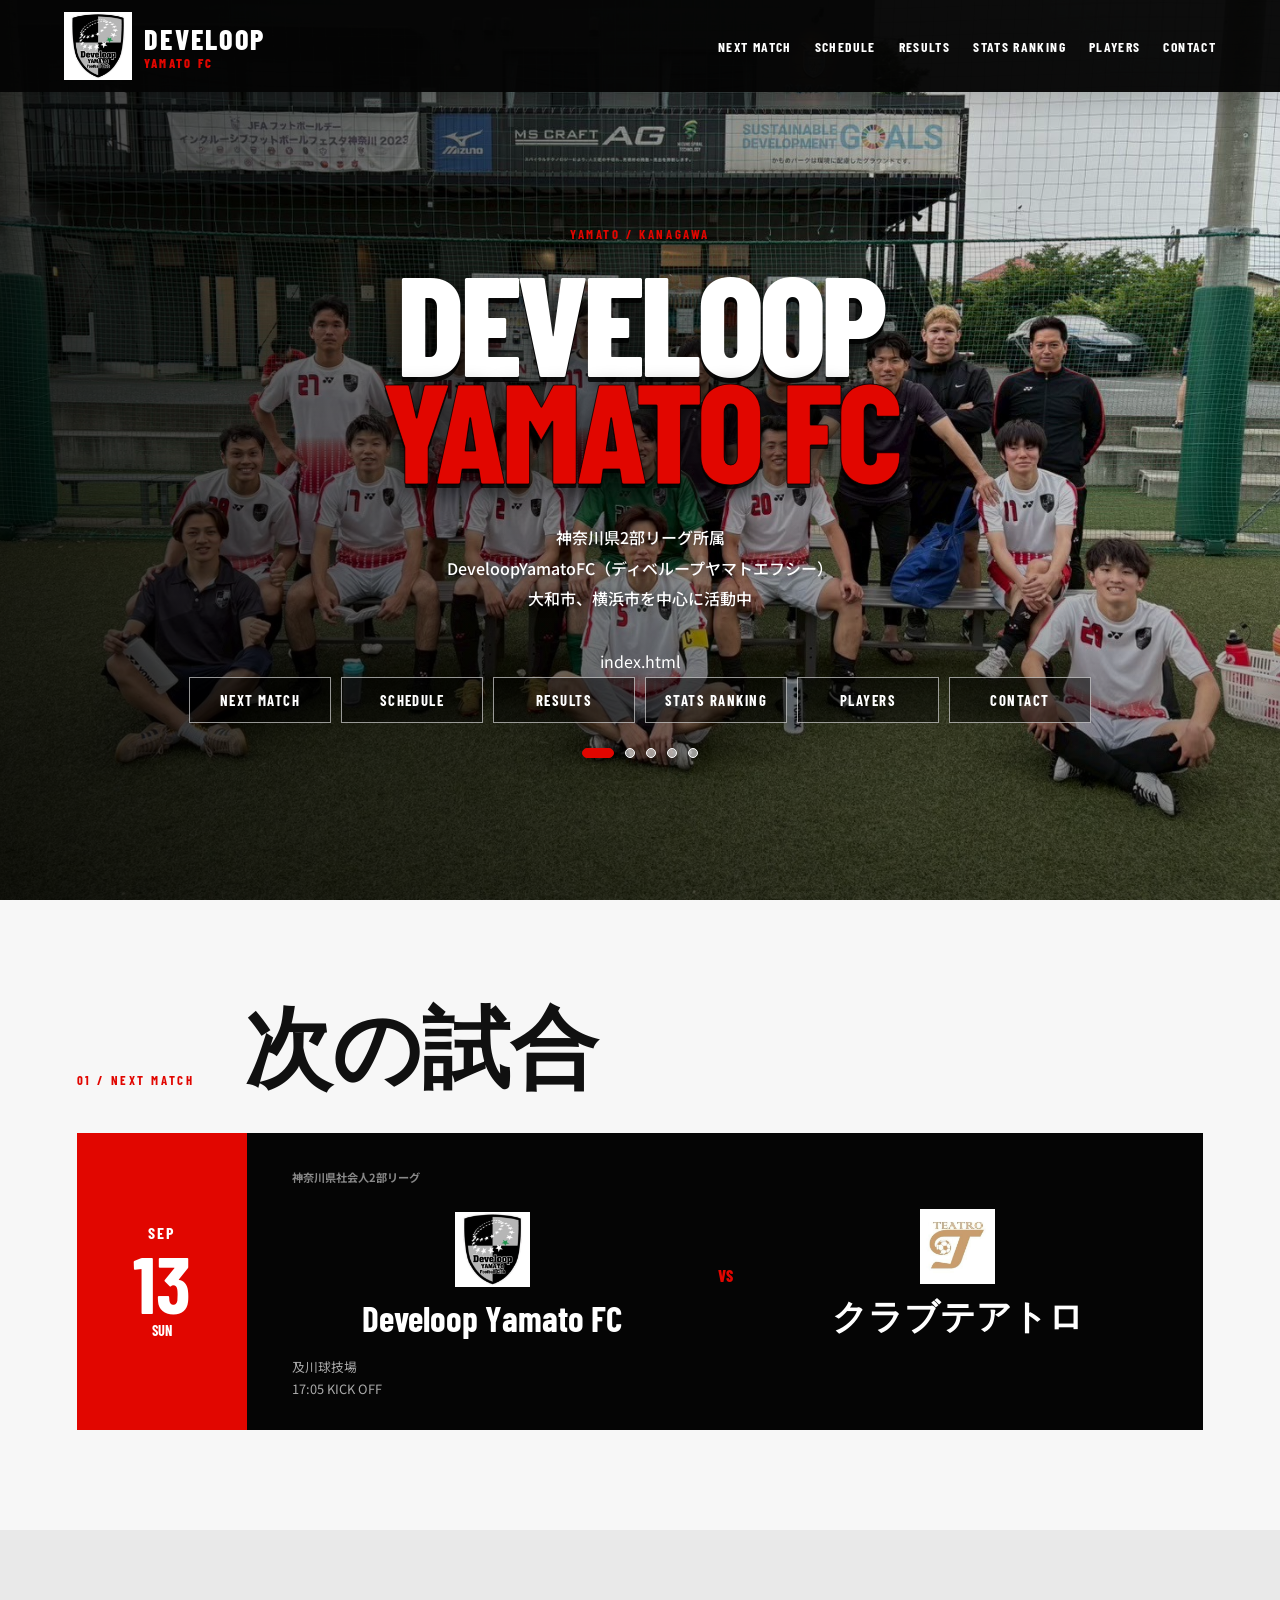
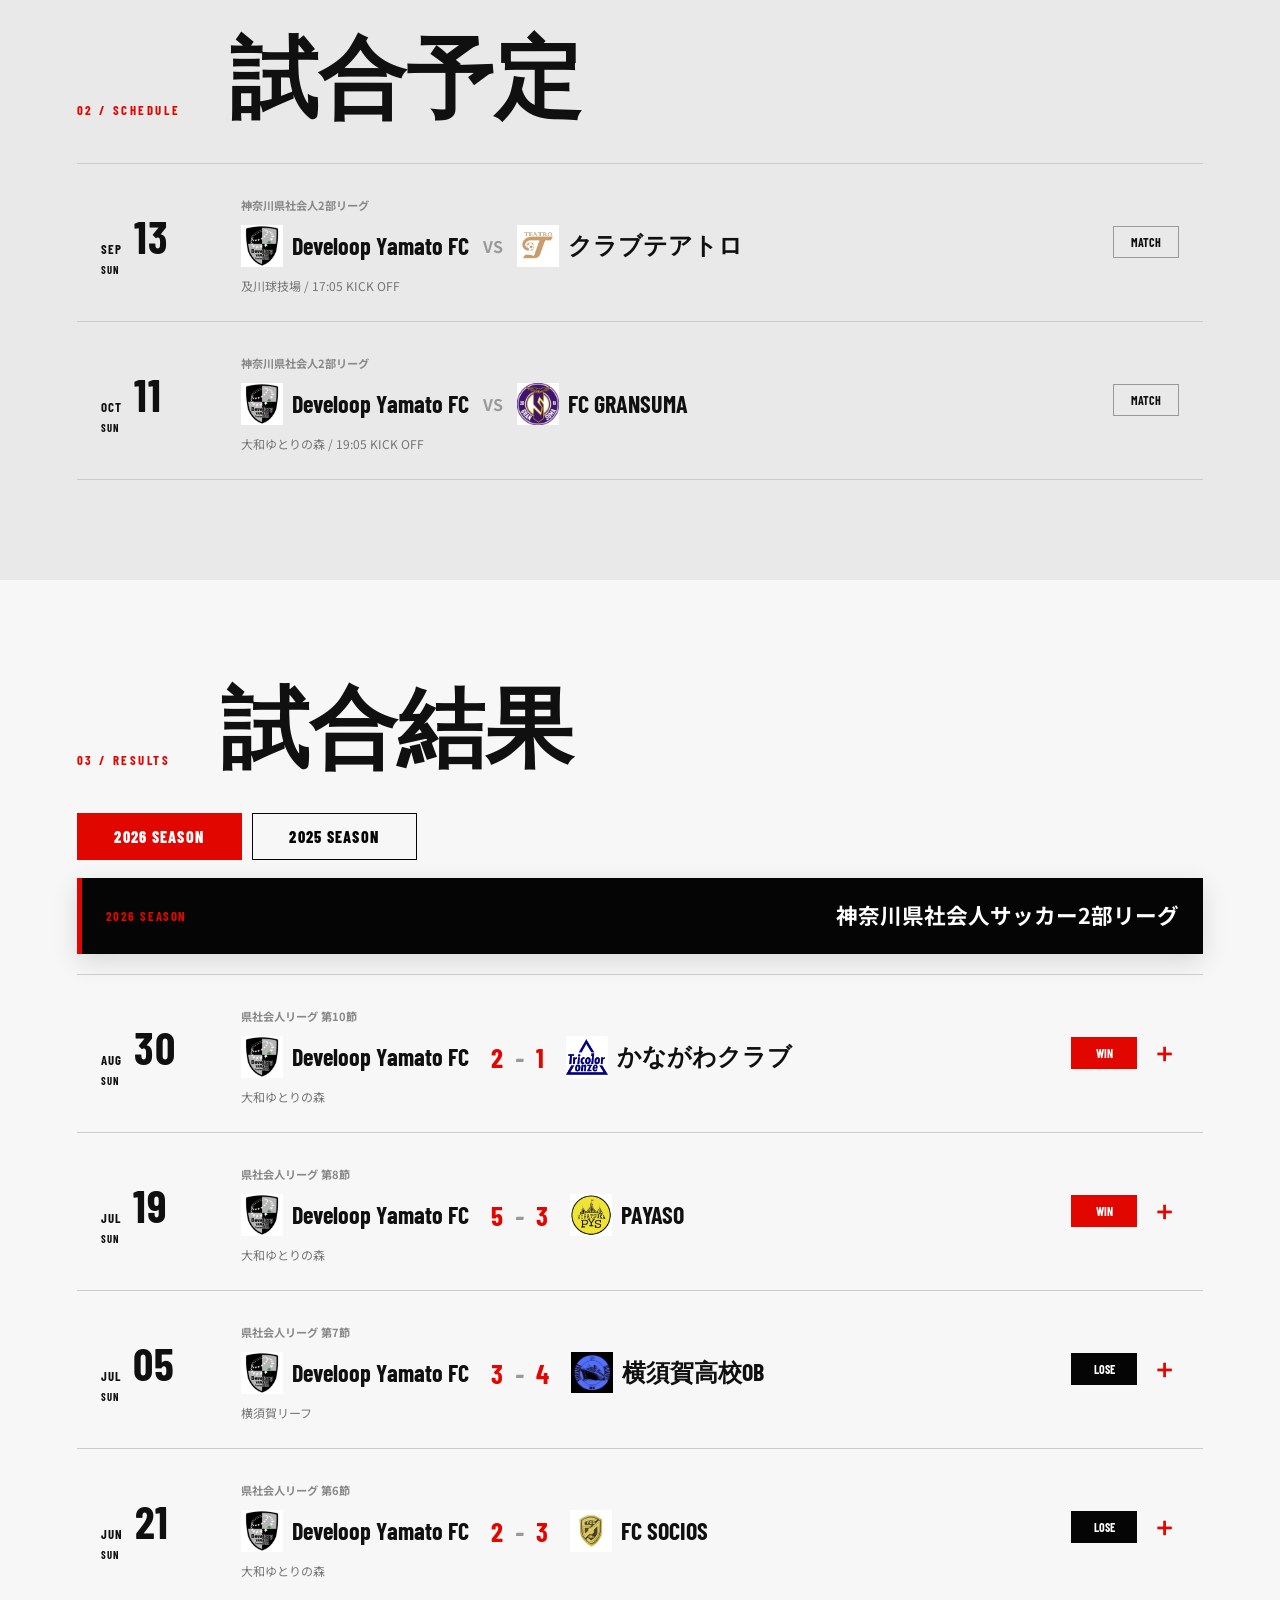
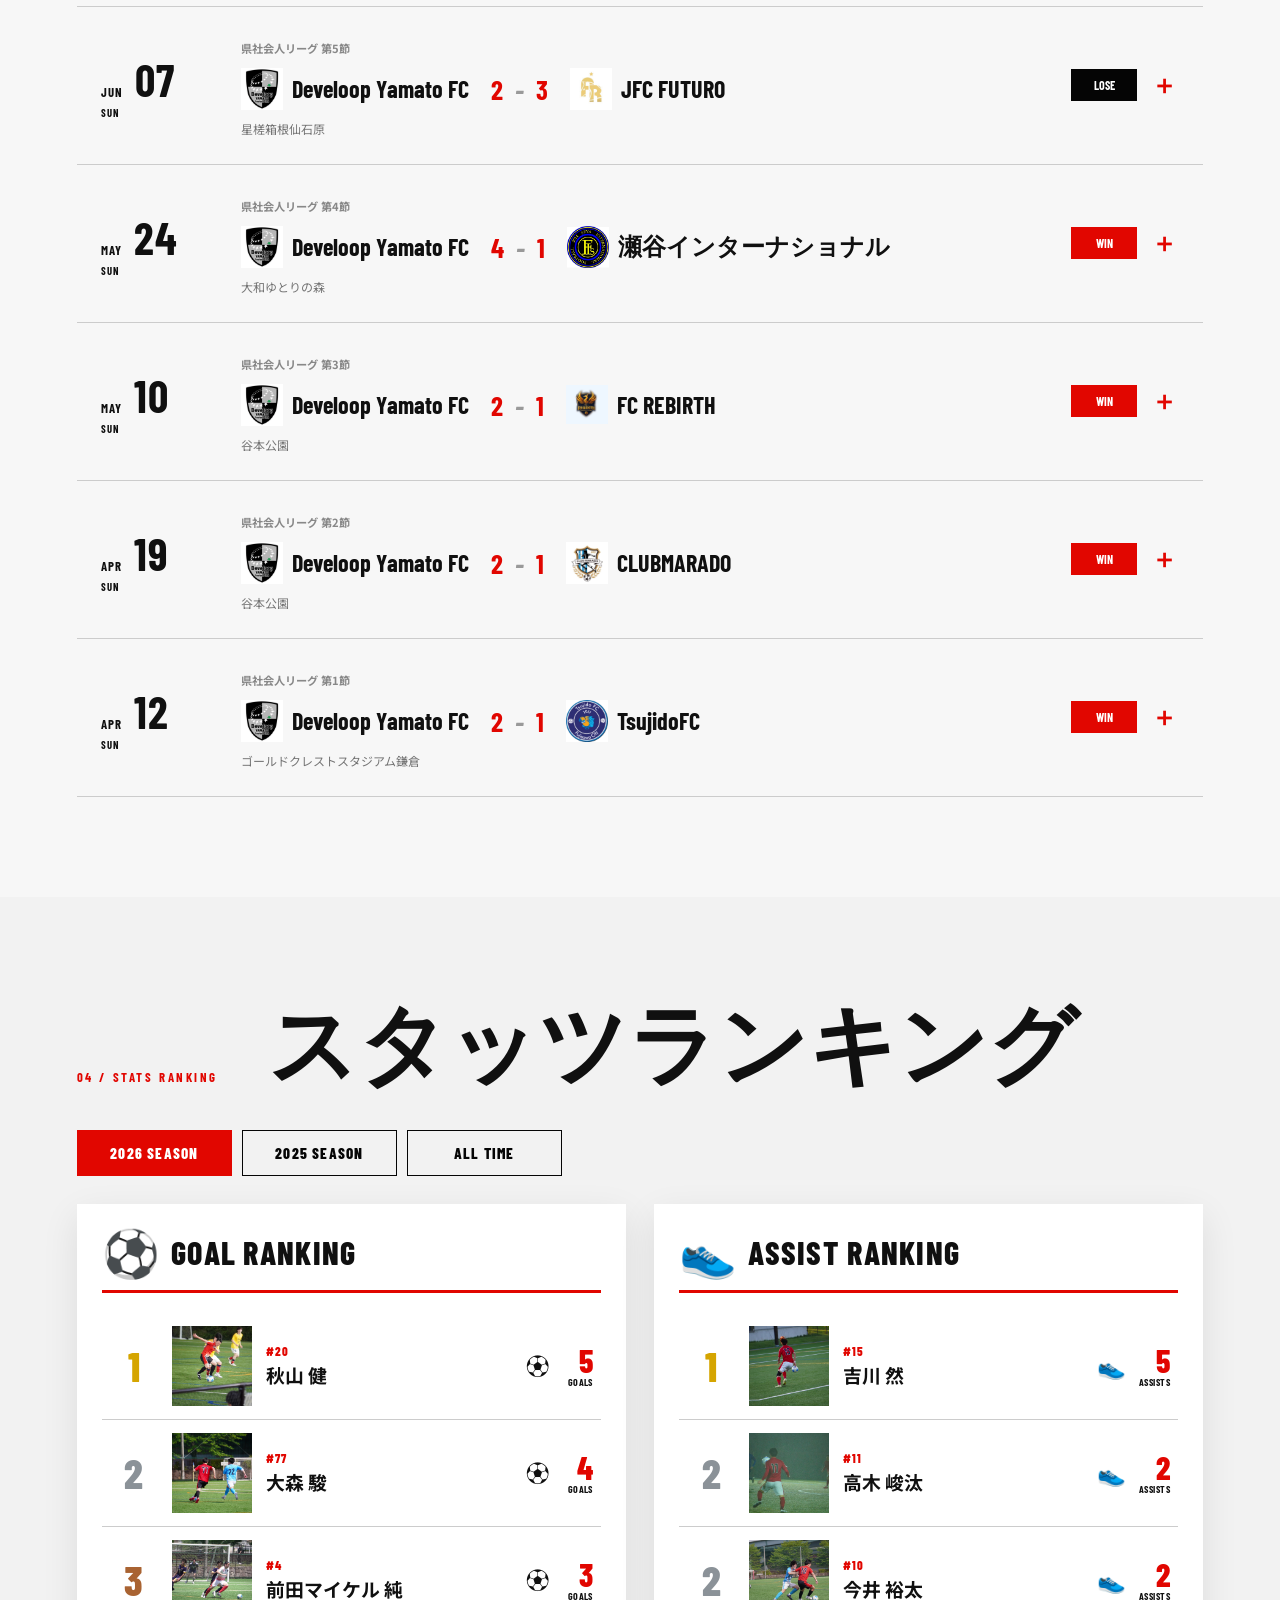
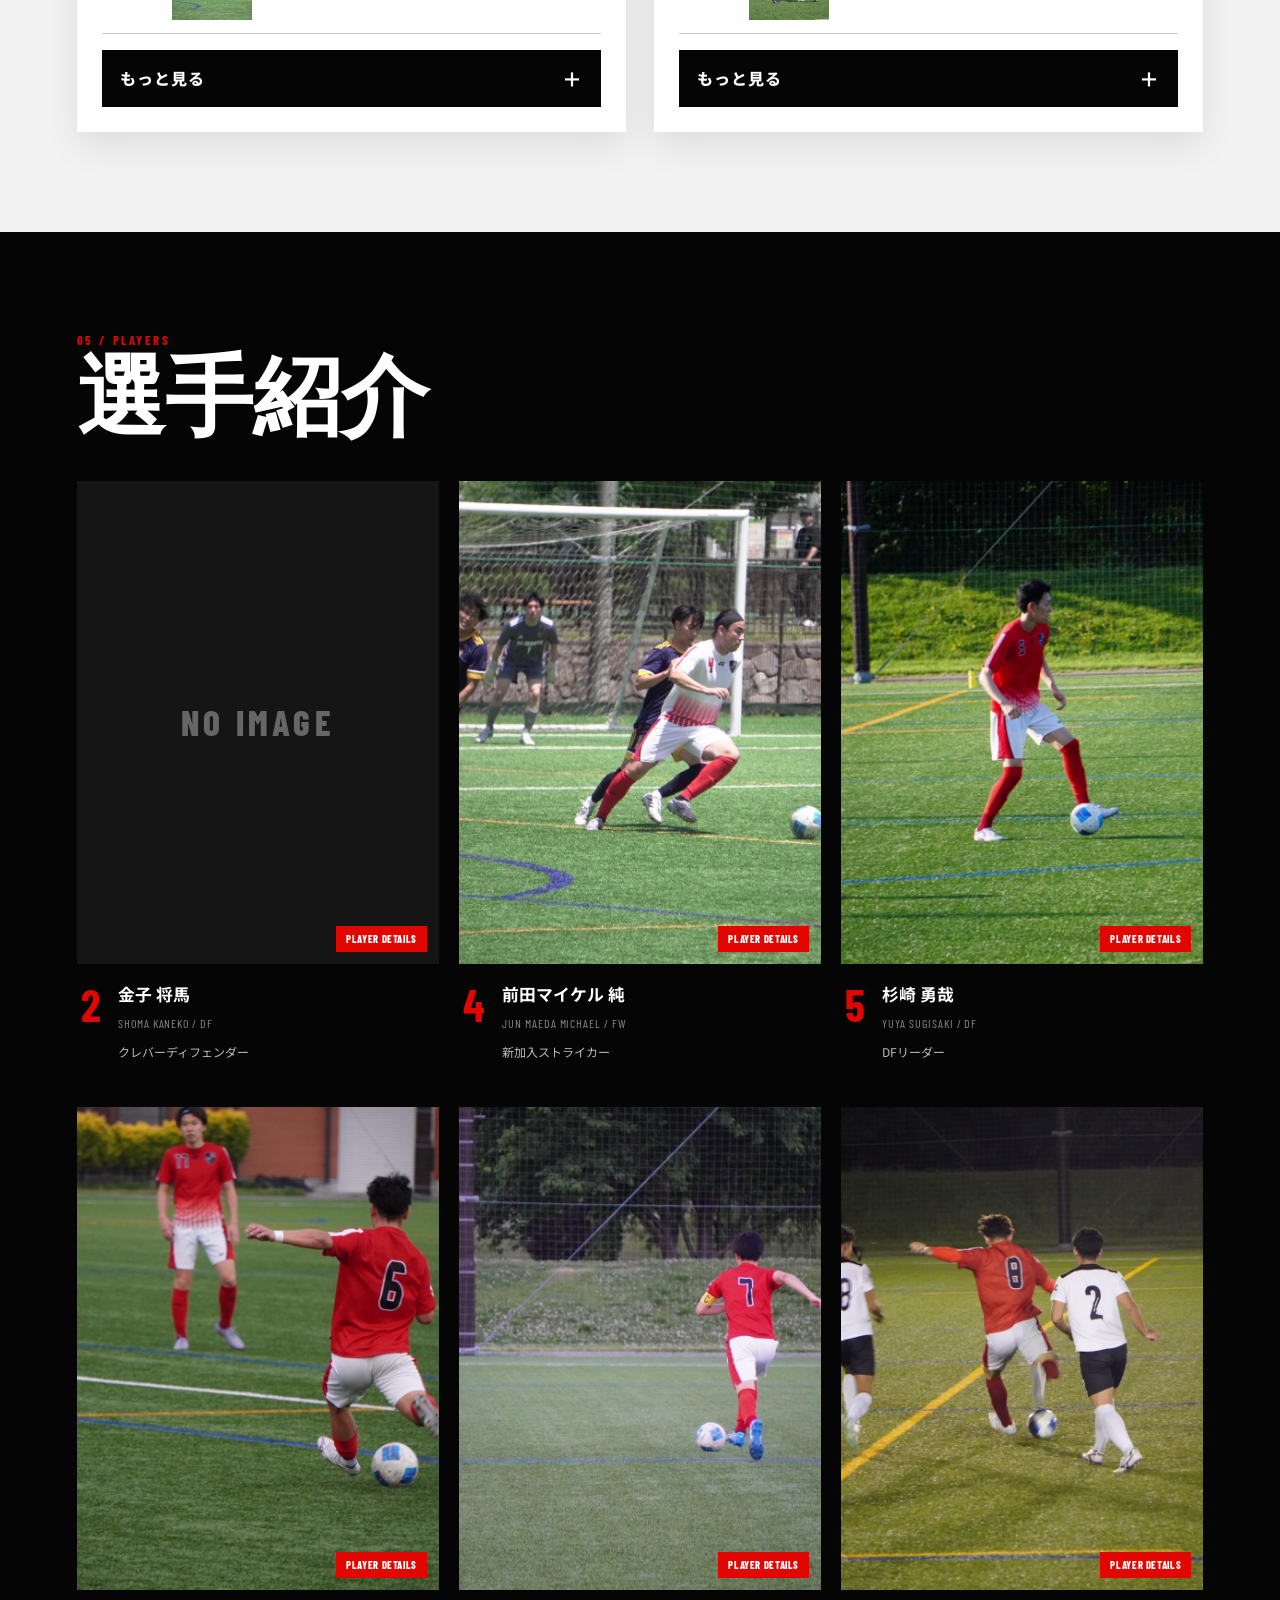
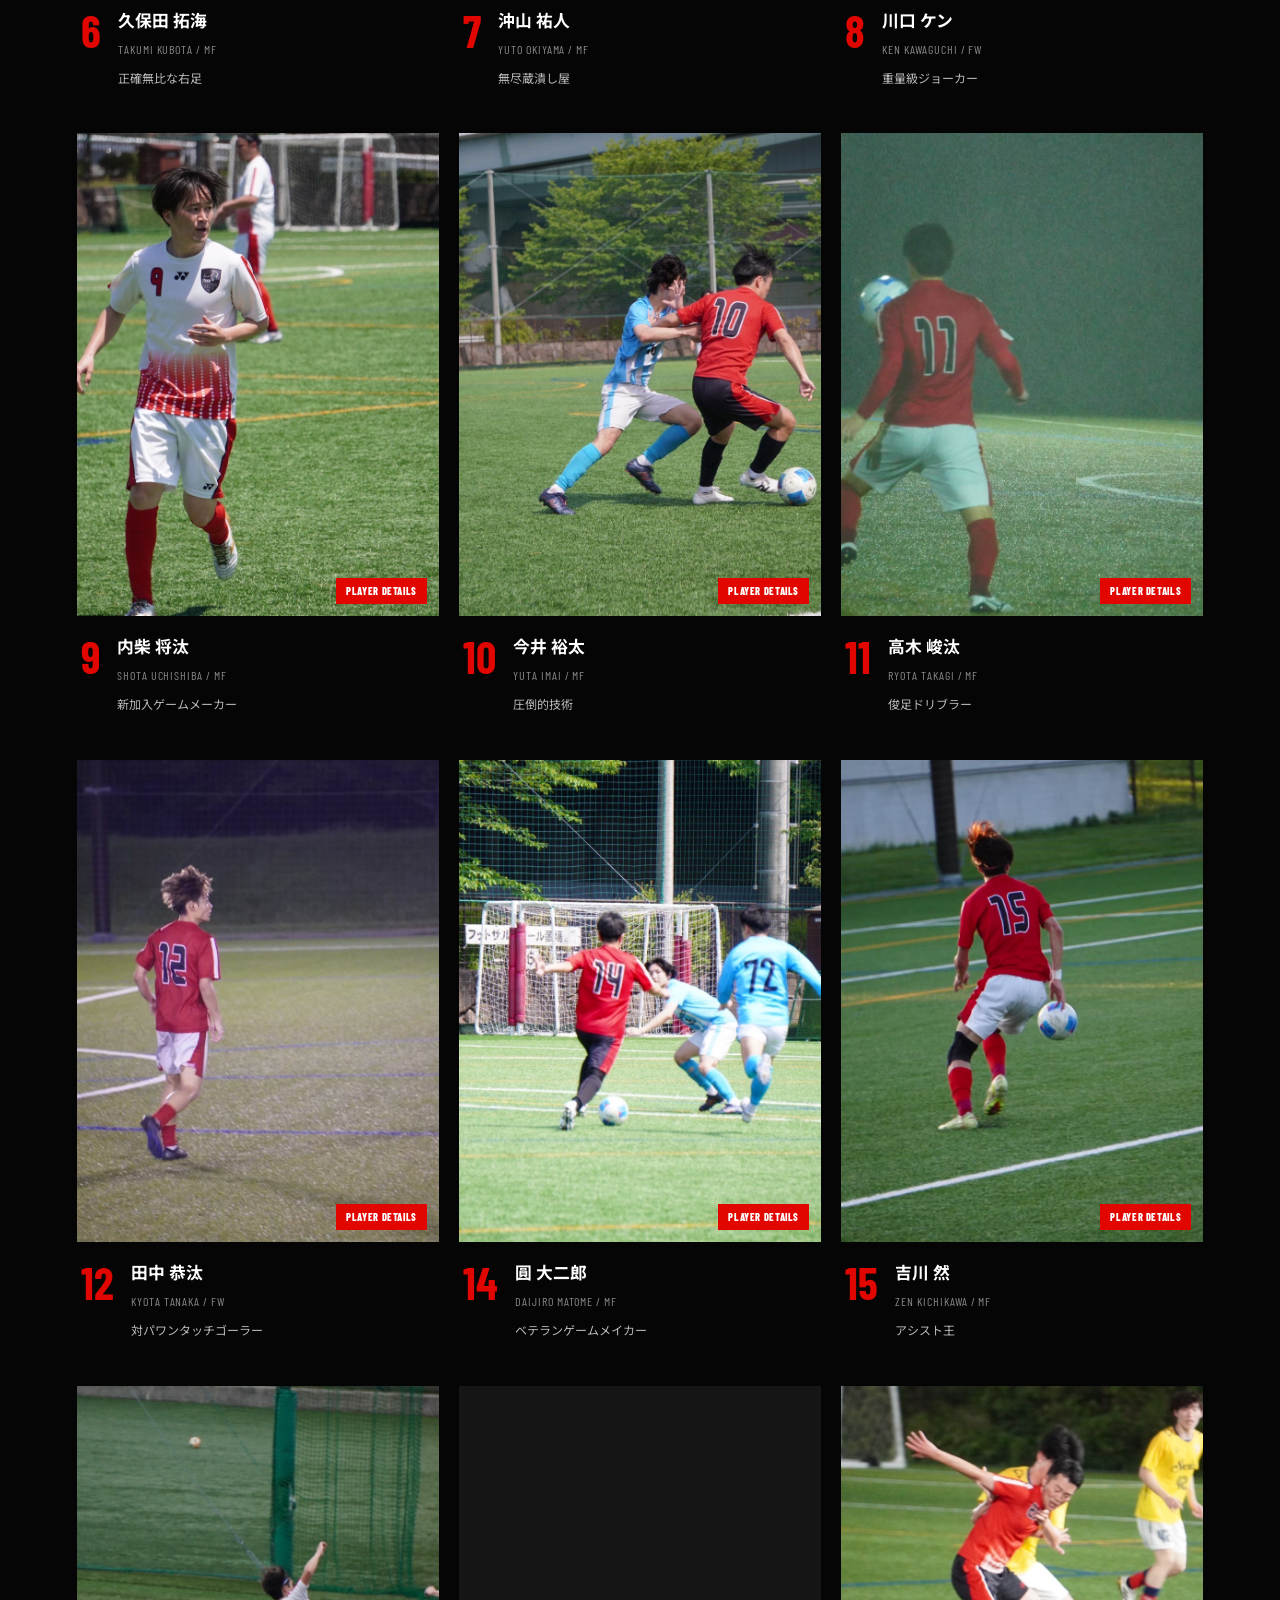
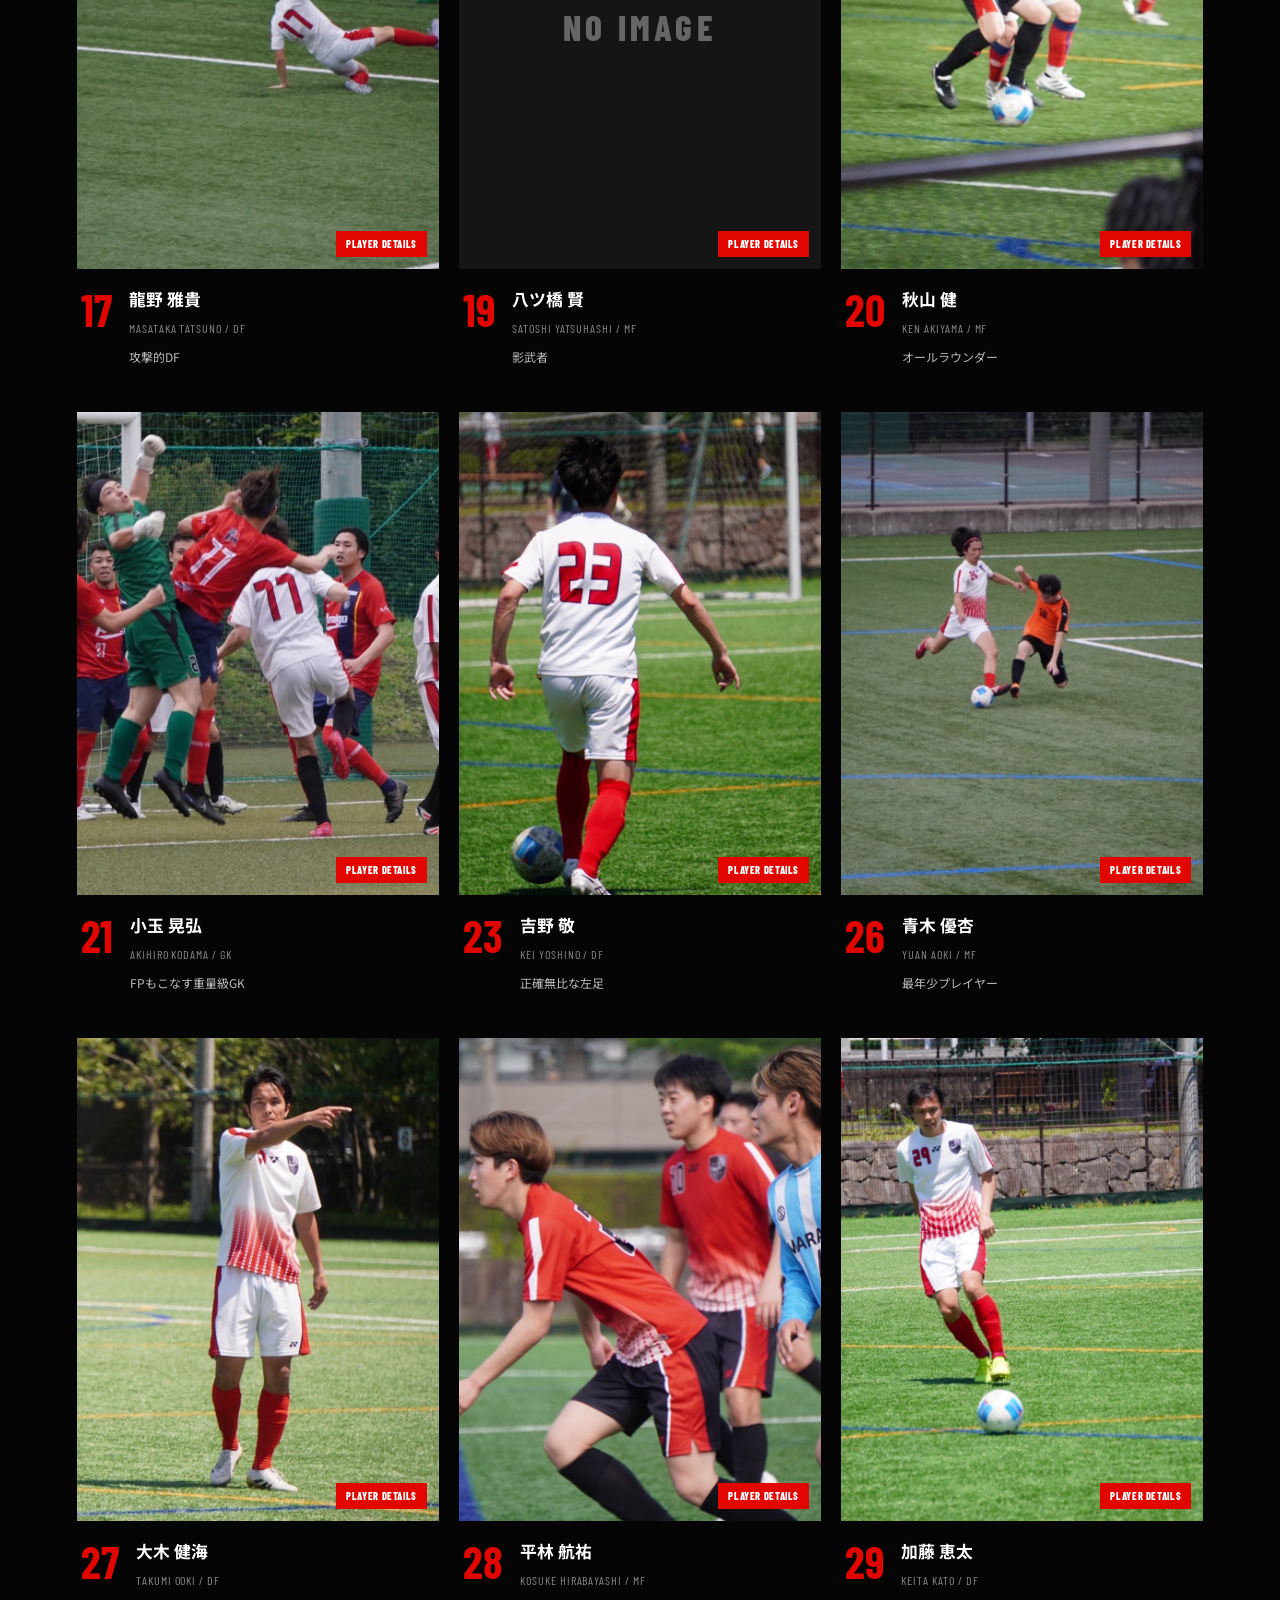
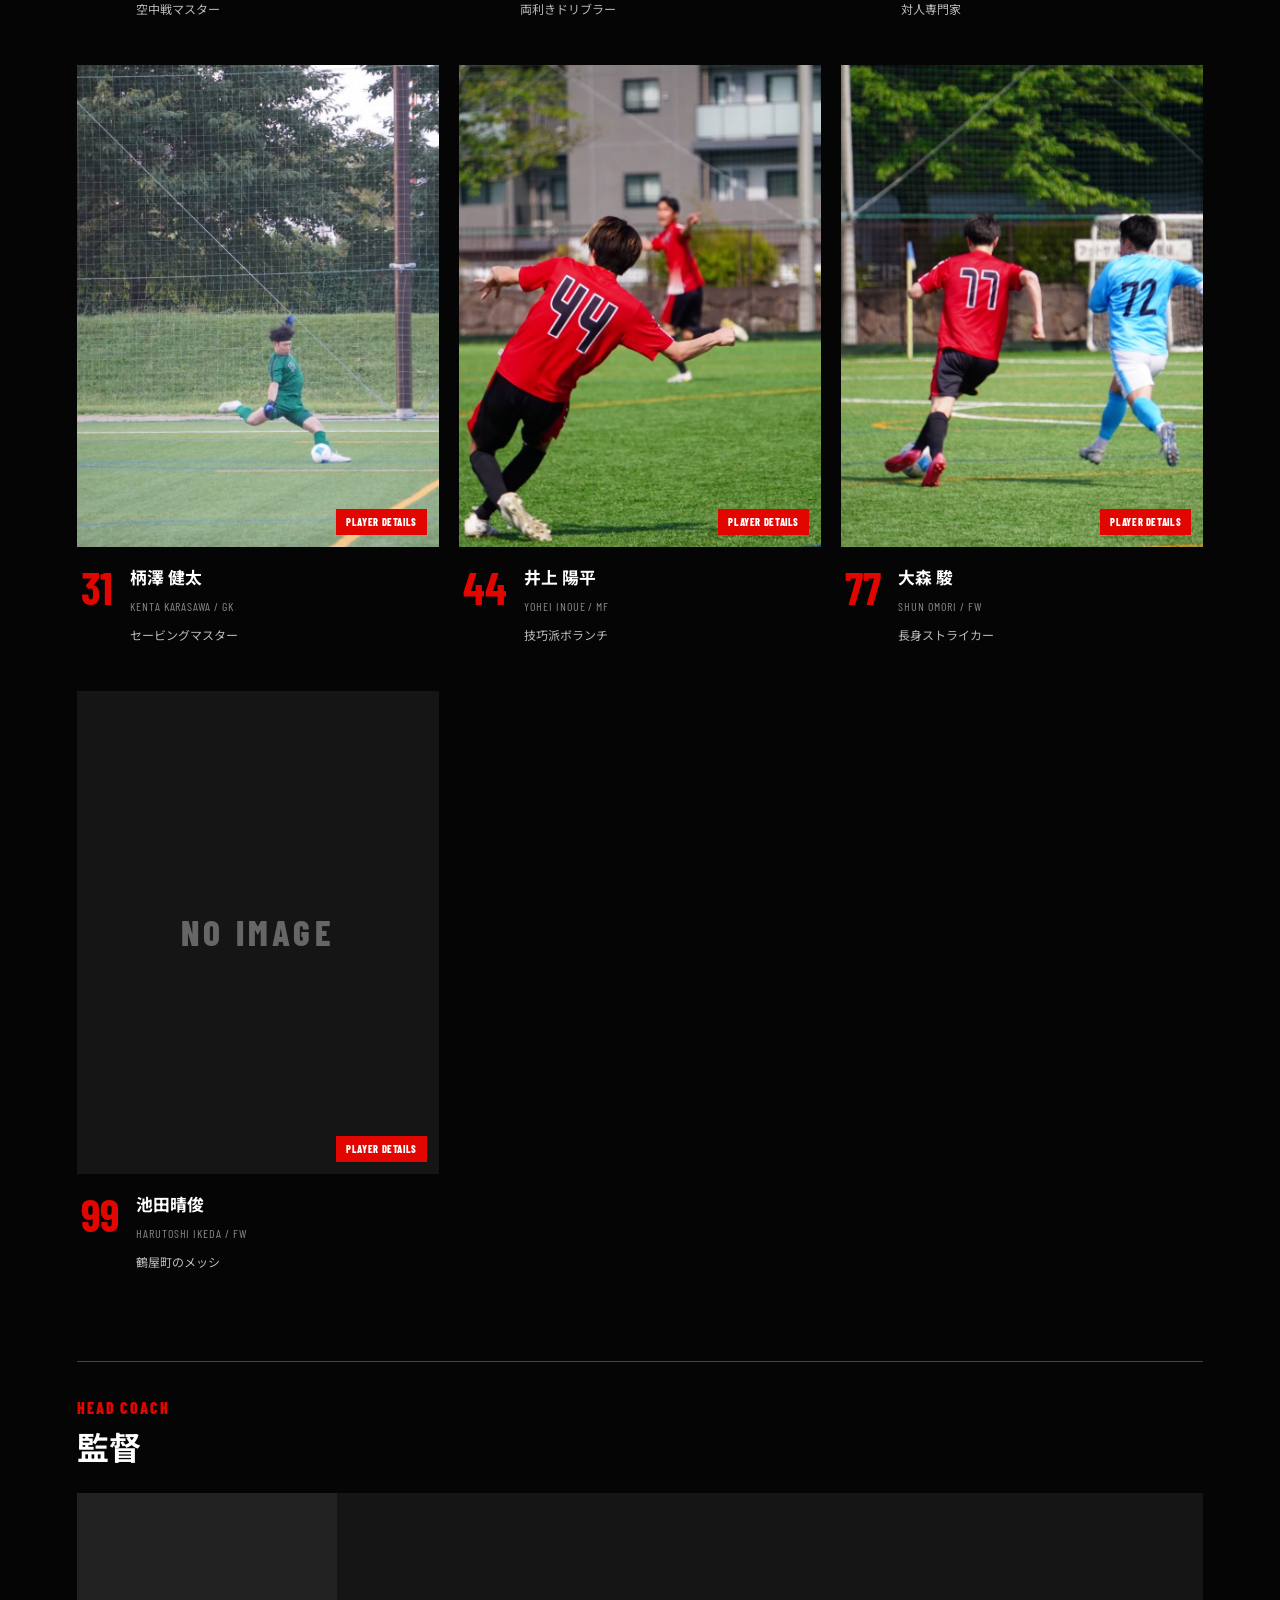
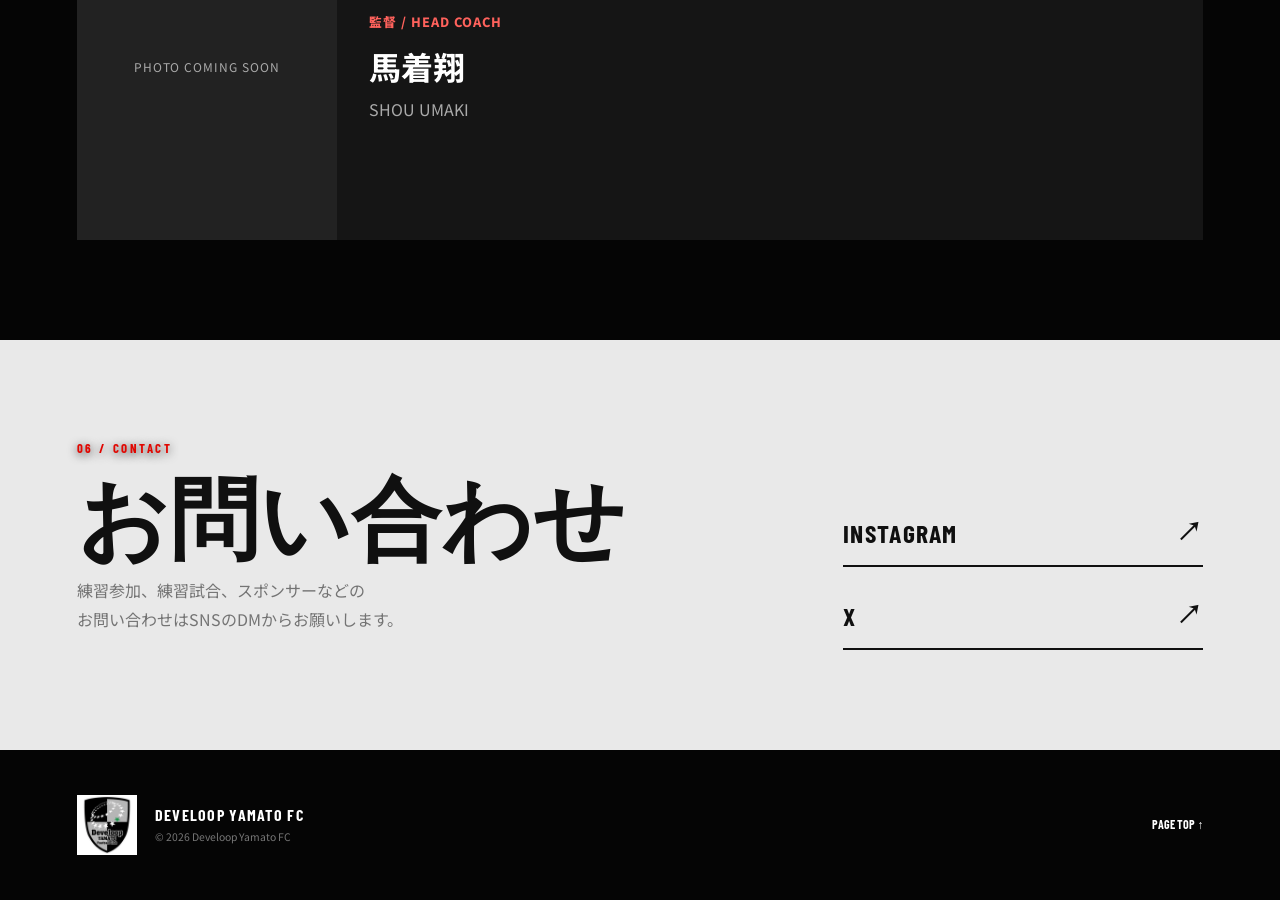
==== commit 08a629f1: "Add files via upload" ====
--- a/index.html
+++ b/index.html
@@ -22,7 +22,7 @@
   <link
     rel="icon"
     type="image/jpeg"
-    href="https://develoopyamtofc.github.io/DYFC/images/emblem.jpg"
+    href="https://develoopyamatofc.github.io/DYFC/images/emblem.jpg"
   >
 
   <!-- iPhone等のホーム画面アイコン -->
@@ -30,7 +30,7 @@
   <link
     rel="apple-touch-icon"
     type="image/jpeg"
-    href="https://develoopyamtofc.github.io/DYFC/images/emblem.jpg"
+    href="https://develoopyamatofc.github.io/DYFC/images/emblem.jpg"
   >
 
 
@@ -55,12 +55,12 @@
 
   <meta
     property="og:url"
-    content="https://develoopyamtofc.github.io/DYFC/"
+    content="https://develoopyamatofc.github.io/DYFC/"
   >
 
   <meta
     property="og:image"
-    content="https://develoopyamtofc.github.io/DYFC/images/emblem.jpg"
+    content="https://develoopyamatofc.github.io/DYFC/images/emblem.jpg"
   >
 
   <meta
@@ -85,7 +85,7 @@
 
   <meta
     name="twitter:image"
-    content="https://develoopyamtofc.github.io/DYFC/images/emblem.jpg"
+    content="https://develoopyamatofc.github.io/DYFC/images/emblem.jpg"
   >
 
   <link
@@ -97,12 +97,12 @@
   <link
     rel="shortcut icon"
     type="image/jpeg"
-    href="https://develoopyamtofc.github.io/DYFC/images/emblem.jpg"
+    href="https://develoopyamatofc.github.io/DYFC/images/emblem.jpg"
   >
 
   <link
     rel="canonical"
-    href="https://develoopyamtofc.github.io/DYFC/"
+    href="https://develoopyamatofc.github.io/DYFC/"
   >
 
 </head>
@@ -226,7 +226,7 @@
           大和市、横浜市を中心に活動中
         </p>
 
-
+index.html
         <!-- トップ画面の移動ボタン -->
 
         <nav
@@ -545,6 +545,15 @@
         id="playersContainer"
         class="players-grid"
       ></div>
+
+      <section class="coach-section" aria-labelledby="coachHeading">
+        <div class="coach-section-title">
+          <p>HEAD COACH</p>
+          <h3 id="coachHeading">監督</h3>
+        </div>
+        <div id="coachContainer"></div>
+      </section>
+
 
     </section>
 
--- a/style.css
+++ b/style.css
@@ -1115,31 +1115,31 @@
   gap: 20px;
 }
 
-.player-card {
-  min-width: 0;
-}
-
-.player-card.has-details .player-photo::after {
-  content: "VIEW PROFILE";
-  position: absolute;
-  inset: 0;
-  z-index: 8;
-  display: grid;
-  place-items: center;
-  color: white;
-  background: rgba(5, 5, 5, 0.58);
-  font-family: "Barlow Condensed", sans-serif;
-  font-size: 1.15rem;
-  font-weight: 800;
-  letter-spacing: 0.12em;
-  opacity: 0;
-  transition: opacity 0.3s ease;
-}
-
-.player-card.has-details .player-photo:hover::after,
-.player-card.has-details .player-photo:focus-visible::after {
-  opacity: 1;
-}
+.player-card {
+  min-width: 0;
+}
+
+.player-card.has-details .player-photo::after {
+  content: "VIEW PROFILE";
+  position: absolute;
+  inset: 0;
+  z-index: 8;
+  display: grid;
+  place-items: center;
+  color: white;
+  background: rgba(5, 5, 5, 0.58);
+  font-family: "Barlow Condensed", sans-serif;
+  font-size: 1.15rem;
+  font-weight: 800;
+  letter-spacing: 0.12em;
+  opacity: 0;
+  transition: opacity 0.3s ease;
+}
+
+.player-card.has-details .player-photo:hover::after,
+.player-card.has-details .player-photo:focus-visible::after {
+  opacity: 1;
+}
 
 
 /* ==============================
@@ -2262,7 +2262,7 @@
 }
 
 
-.stats-card:hover {
+.stats-card:hover {
   background: rgba(225, 6, 0, 0.035);
 
   transform: translateX(3px);
@@ -2708,272 +2708,294 @@
   }
 
 
-  .stats-count small {
-    font-size: 0.52rem;
-  }
-}
-
-.stats-card[data-ranking-player] {
-  cursor: pointer;
-}
-
-.stats-card[data-ranking-player]:focus-visible {
-  outline: 3px solid var(--red);
-  outline-offset: -3px;
-}
-
-.stats-more-button {
-  display: flex;
-  align-items: center;
-  justify-content: space-between;
-  width: 100%;
-  margin-top: 16px;
-  padding: 14px 18px;
-  color: white;
-  background: var(--black);
-  border: 0;
-  font-weight: 800;
-  letter-spacing: .06em;
-  cursor: pointer;
-  transition: background-color .25s ease;
-}
-
-.stats-more-button:hover,
-.stats-more-button.is-open {
-  background: var(--red);
-}
-
-.stats-more-button span {
-  font-size: 1.25rem;
-}
-
-
-/* ==============================
-   PLAYER DETAIL MODAL
-============================== */
-
-body.player-modal-open { overflow: hidden; }
-
-.player-detail-modal {
-  position: fixed;
-  inset: 0;
-  z-index: 10000;
-  display: none;
-  place-items: center;
-  padding: 32px;
-}
-
-.player-detail-modal.is-open { display: grid; }
-
-.player-detail-backdrop {
-  position: absolute;
-  inset: 0;
-  background: rgba(0, 0, 0, 0.84);
-  backdrop-filter: blur(8px);
-}
-
-.player-detail-panel {
-  position: relative;
-  z-index: 1;
-  width: min(1120px, 100%);
-  max-height: calc(100vh - 64px);
-  color: #111;
-  background: #f4f4f4;
-  overflow-x: hidden;
-  overflow-y: auto;
-  box-shadow: 0 30px 90px rgba(0, 0, 0, 0.5);
-  animation: player-detail-in 0.38s ease both;
-}
-
-@keyframes player-detail-in {
-  from { opacity: 0; transform: translateY(24px) scale(0.985); }
-  to { opacity: 1; transform: translateY(0) scale(1); }
-}
-
-.player-detail-close {
-  position: absolute;
-  top: 18px;
-  right: 18px;
-  z-index: 20;
-  display: grid;
-  place-items: center;
-  width: 46px;
-  height: 46px;
-  padding: 0;
-  color: white;
-  background: rgba(5, 5, 5, 0.76);
-  border: 1px solid rgba(255, 255, 255, 0.35);
-  border-radius: 50%;
-  font-size: 2rem;
-  line-height: 1;
-  cursor: pointer;
-}
-
-.player-detail-visual {
-  position: relative;
-  min-height: 610px;
-  color: white;
-  background: #050505;
-}
-
-.player-detail-slider,
-.player-detail-slides,
-.player-detail-slide {
-  position: absolute;
-  inset: 0;
-}
-
-.player-detail-slider { overflow: hidden; }
-.player-detail-slide { margin: 0; opacity: 0; transform: scale(1.035); transition: opacity 0.55s ease, transform 0.75s ease; }
-.player-detail-slide.is-active { opacity: 1; transform: scale(1); }
-
-.player-detail-slide::after {
-  content: "";
-  position: absolute;
-  inset: 0;
-  background: linear-gradient(to top, rgba(0, 0, 0, 0.92), transparent 58%);
-}
-
-.player-detail-slide img { width: 100%; height: 100%; object-fit: cover; }
-
-.player-detail-slide > span {
-  position: absolute;
-  inset: 0;
-  display: none;
-  place-items: center;
-  color: #777;
-  background: #171717;
-  font-family: "Barlow Condensed", sans-serif;
-  font-weight: 800;
-  letter-spacing: 0.14em;
-}
-
-.player-slide-arrow {
-  position: absolute;
-  top: 50%;
-  z-index: 6;
-  transform: translateY(-50%);
-  width: 48px;
-  height: 64px;
-  color: white;
-  background: rgba(0, 0, 0, 0.48);
-  border: 0;
-  font-size: 2.5rem;
-  cursor: pointer;
-}
-
-.player-slide-prev { left: 0; }
-.player-slide-next { right: 0; }
-
-.player-slide-dots {
-  position: absolute;
-  right: 28px;
-  bottom: 30px;
-  z-index: 7;
-  display: flex;
-  gap: 8px;
-}
-
-.player-slide-dots button { width: 30px; height: 4px; padding: 0; background: rgba(255,255,255,.42); border: 0; cursor: pointer; }
-.player-slide-dots button.is-active { background: var(--red); }
-
-.player-detail-heading {
-  position: absolute;
-  left: 40px;
-  bottom: 28px;
-  z-index: 5;
-  display: flex;
-  align-items: flex-end;
-  gap: 22px;
-}
-
-.player-detail-number {
-  color: var(--red);
-  font-family: "Barlow Condensed", sans-serif;
-  font-size: clamp(5rem, 10vw, 9rem);
-  font-weight: 900;
-  line-height: 0.72;
-}
-
-.player-detail-heading p, .player-detail-heading h2 { margin: 0; }
-.player-detail-heading p { margin-bottom: 5px; color: #ccc; font-family: "Barlow Condensed", sans-serif; font-size: .9rem; font-weight: 700; letter-spacing: .1em; }
-.player-detail-heading h2 { font-size: clamp(2rem, 4vw, 4rem); line-height: 1; }
-.player-detail-heading strong { display: block; margin-top: 10px; color: #ddd; font-size: .9rem; }
-
-.player-detail-data { display: grid; grid-template-columns: 1.2fr .8fr; }
-.player-detail-section { padding: 42px; }
-.player-position-section { background: #e8e8e8; }
-.player-detail-section-title p, .player-detail-section-title h3 { margin: 0; }
-.player-detail-section-title p { color: var(--red); font-family: "Barlow Condensed", sans-serif; font-size: .78rem; font-weight: 800; letter-spacing: .12em; }
-.player-detail-section-title h3 { margin-top: 4px; font-size: 1.65rem; }
-
-.player-stats-tabs { display: flex; gap: 8px; margin: 24px 0 18px; }
-.player-stats-tabs button { padding: 10px 20px; color: #555; background: transparent; border: 1px solid #bbb; font-weight: 800; cursor: pointer; }
-.player-stats-tabs button.is-active { color: white; background: var(--red); border-color: var(--red); }
-.player-stats-grid { display: grid; grid-template-columns: repeat(2, minmax(0, 1fr)); gap: 8px; }
-.player-stat-item { min-width: 0; padding: 18px 14px; background: white; border-bottom: 3px solid #111; }
-.player-stat-item span, .player-stat-item small { display: block; color: #777; font-family: "Barlow Condensed", sans-serif; font-size: .66rem; font-weight: 800; letter-spacing: .08em; }
-.player-stat-item strong { display: block; margin: 4px 0; color: #111; font-family: "Barlow Condensed", sans-serif; font-size: 2.25rem; line-height: 1; }
-
-.player-pitch {
-  position: relative;
-  width: min(250px, 100%);
-  margin: 24px auto 0;
-  aspect-ratio: .68;
-  background: #55b965;
-  border: 3px solid white;
-  overflow: hidden;
-  box-shadow: 0 10px 30px rgba(0,0,0,.14);
-}
-
-.pitch-heat-layer { position: absolute; inset: 0; z-index: 1; }
-.pitch-heat-zone { position: absolute; background: rgba(225, 6, 0, var(--heat-opacity)); }
-.pitch-heat-zone[data-heat-area="L1"] { left: 0; top: 0; width: 33.333%; height: 33.333%; }
-.pitch-heat-zone[data-heat-area="L2"] { left: 0; top: 33.333%; width: 33.333%; height: 33.334%; }
-.pitch-heat-zone[data-heat-area="L3"] { left: 0; top: 66.667%; width: 33.333%; height: 33.333%; }
-.pitch-heat-zone[data-heat-area="C1"] { left: 33.333%; top: 0; width: 33.334%; height: 20%; }
-.pitch-heat-zone[data-heat-area="C2"] { left: 33.333%; top: 20%; width: 33.334%; height: 20%; }
-.pitch-heat-zone[data-heat-area="C3"] { left: 33.333%; top: 40%; width: 33.334%; height: 20%; }
-.pitch-heat-zone[data-heat-area="C4"] { left: 33.333%; top: 60%; width: 33.334%; height: 20%; }
-.pitch-heat-zone[data-heat-area="C5"] { left: 33.333%; top: 80%; width: 33.334%; height: 20%; }
-.pitch-heat-zone[data-heat-area="R1"] { right: 0; top: 0; width: 33.333%; height: 33.333%; }
-.pitch-heat-zone[data-heat-area="R2"] { right: 0; top: 33.333%; width: 33.333%; height: 33.334%; }
-.pitch-heat-zone[data-heat-area="R3"] { right: 0; top: 66.667%; width: 33.333%; height: 33.333%; }
-.pitch-line, .pitch-center-circle, .pitch-box, .pitch-goal-box, .pitch-center-dot { position: absolute; z-index: 2; pointer-events: none; }
-.pitch-halfway { top: 50%; left: 0; width: 100%; border-top: 2px solid white; }
-.pitch-center-circle { top: 50%; left: 50%; width: 28%; aspect-ratio: 1; border: 2px solid white; border-radius: 50%; transform: translate(-50%,-50%); }
-.pitch-center-dot { top: 50%; left: 50%; width: 5px; height: 5px; background: white; border-radius: 50%; transform: translate(-50%,-50%); }
-.pitch-box { left: 18%; width: 64%; height: 18%; border: 2px solid white; }
-.pitch-box-top { top: -2px; }
-.pitch-box-bottom { bottom: -2px; }
-.pitch-goal-box { left: 36%; width: 28%; height: 7%; border: 2px solid white; }
-.pitch-goal-box-top { top: -2px; }
-.pitch-goal-box-bottom { bottom: -2px; }
-.player-heatmap-note { margin: 16px 0 0; color: #666; font-size: .75rem; text-align: center; }
-
-@media (max-width: 760px) {
-  .player-detail-modal { padding: 0; }
-  .player-detail-panel { width: 100%; height: 100%; max-height: none; }
-  .player-detail-visual { min-height: 58vh; }
-  .player-detail-heading { left: 20px; right: 20px; bottom: 22px; gap: 12px; }
-  .player-detail-number { font-size: 5rem; }
-  .player-detail-heading h2 { font-size: 2rem; }
-  .player-detail-data { grid-template-columns: 1fr; }
-  .player-detail-section { padding: 30px 20px; }
-  .player-stats-grid { grid-template-columns: repeat(2, minmax(0, 1fr)); }
-  .player-slide-arrow { width: 42px; height: 56px; }
-  .player-card.has-details .player-photo::after { display: none; }
-}
-
-@media (prefers-reduced-motion: reduce) {
-  .player-detail-panel, .player-detail-slide { animation: none; transition: none; }
-}
-
-@keyframes player-ranking-target {
-  0%, 100% { box-shadow: 0 0 0 0 rgba(225, 6, 0, 0); }
-  30%, 70% { box-shadow: 0 0 0 6px var(--red); }
-}
-
-.player-card.is-ranking-target {
-  animation: player-ranking-target 1.4s ease;
-}
+  .stats-count small {
+    font-size: 0.52rem;
+  }
+}
+
+.stats-card[data-ranking-player] {
+  cursor: pointer;
+}
+
+.stats-card[data-ranking-player]:focus-visible {
+  outline: 3px solid var(--red);
+  outline-offset: -3px;
+}
+
+.stats-more-button {
+  display: flex;
+  align-items: center;
+  justify-content: space-between;
+  width: 100%;
+  margin-top: 16px;
+  padding: 14px 18px;
+  color: white;
+  background: var(--black);
+  border: 0;
+  font-weight: 800;
+  letter-spacing: .06em;
+  cursor: pointer;
+  transition: background-color .25s ease;
+}
+
+.stats-more-button:hover,
+.stats-more-button.is-open {
+  background: var(--red);
+}
+
+.stats-more-button span {
+  font-size: 1.25rem;
+}
+
+
+/* ==============================
+   PLAYER DETAIL MODAL
+============================== */
+
+body.player-modal-open { overflow: hidden; }
+
+.player-detail-modal {
+  position: fixed;
+  inset: 0;
+  z-index: 10000;
+  display: none;
+  place-items: center;
+  padding: 32px;
+}
+
+.player-detail-modal.is-open { display: grid; }
+
+.player-detail-backdrop {
+  position: absolute;
+  inset: 0;
+  background: rgba(0, 0, 0, 0.84);
+  backdrop-filter: blur(8px);
+}
+
+.player-detail-panel {
+  position: relative;
+  z-index: 1;
+  width: min(1120px, 100%);
+  max-height: calc(100vh - 64px);
+  color: #111;
+  background: #f4f4f4;
+  overflow-x: hidden;
+  overflow-y: auto;
+  box-shadow: 0 30px 90px rgba(0, 0, 0, 0.5);
+  animation: player-detail-in 0.38s ease both;
+}
+
+@keyframes player-detail-in {
+  from { opacity: 0; transform: translateY(24px) scale(0.985); }
+  to { opacity: 1; transform: translateY(0) scale(1); }
+}
+
+.player-detail-close {
+  position: absolute;
+  top: 18px;
+  right: 18px;
+  z-index: 20;
+  display: grid;
+  place-items: center;
+  width: 46px;
+  height: 46px;
+  padding: 0;
+  color: white;
+  background: rgba(5, 5, 5, 0.76);
+  border: 1px solid rgba(255, 255, 255, 0.35);
+  border-radius: 50%;
+  font-size: 2rem;
+  line-height: 1;
+  cursor: pointer;
+}
+
+.player-detail-visual {
+  position: relative;
+  min-height: 610px;
+  color: white;
+  background: #050505;
+}
+
+.player-detail-slider,
+.player-detail-slides,
+.player-detail-slide {
+  position: absolute;
+  inset: 0;
+}
+
+.player-detail-slider { overflow: hidden; }
+.player-detail-slide { margin: 0; opacity: 0; transform: scale(1.035); transition: opacity 0.55s ease, transform 0.75s ease; }
+.player-detail-slide.is-active { opacity: 1; transform: scale(1); }
+
+.player-detail-slide::after {
+  content: "";
+  position: absolute;
+  inset: 0;
+  background: linear-gradient(to top, rgba(0, 0, 0, 0.92), transparent 58%);
+}
+
+.player-detail-slide img { width: 100%; height: 100%; object-fit: cover; }
+
+.player-detail-slide > span {
+  position: absolute;
+  inset: 0;
+  display: none;
+  place-items: center;
+  color: #777;
+  background: #171717;
+  font-family: "Barlow Condensed", sans-serif;
+  font-weight: 800;
+  letter-spacing: 0.14em;
+}
+
+.player-slide-arrow {
+  position: absolute;
+  top: 50%;
+  z-index: 6;
+  transform: translateY(-50%);
+  width: 48px;
+  height: 64px;
+  color: white;
+  background: rgba(0, 0, 0, 0.48);
+  border: 0;
+  font-size: 2.5rem;
+  cursor: pointer;
+}
+
+.player-slide-prev { left: 0; }
+.player-slide-next { right: 0; }
+
+.player-slide-dots {
+  position: absolute;
+  right: 28px;
+  bottom: 30px;
+  z-index: 7;
+  display: flex;
+  gap: 8px;
+}
+
+.player-slide-dots button { width: 30px; height: 4px; padding: 0; background: rgba(255,255,255,.42); border: 0; cursor: pointer; }
+.player-slide-dots button.is-active { background: var(--red); }
+
+.player-detail-heading {
+  position: absolute;
+  left: 40px;
+  bottom: 28px;
+  z-index: 5;
+  display: flex;
+  align-items: flex-end;
+  gap: 22px;
+}
+
+.player-detail-number {
+  color: var(--red);
+  font-family: "Barlow Condensed", sans-serif;
+  font-size: clamp(5rem, 10vw, 9rem);
+  font-weight: 900;
+  line-height: 0.72;
+}
+
+.player-detail-heading p, .player-detail-heading h2 { margin: 0; }
+.player-detail-heading p { margin-bottom: 5px; color: #ccc; font-family: "Barlow Condensed", sans-serif; font-size: .9rem; font-weight: 700; letter-spacing: .1em; }
+.player-detail-heading h2 { font-size: clamp(2rem, 4vw, 4rem); line-height: 1; }
+.player-detail-heading strong { display: block; margin-top: 10px; color: #ddd; font-size: .9rem; }
+
+.player-detail-data { display: grid; grid-template-columns: 1.2fr .8fr; }
+.player-detail-section { padding: 42px; }
+.player-position-section { background: #e8e8e8; }
+.player-detail-section-title p, .player-detail-section-title h3 { margin: 0; }
+.player-detail-section-title p { color: var(--red); font-family: "Barlow Condensed", sans-serif; font-size: .78rem; font-weight: 800; letter-spacing: .12em; }
+.player-detail-section-title h3 { margin-top: 4px; font-size: 1.65rem; }
+
+.player-stats-tabs { display: flex; gap: 8px; margin: 24px 0 18px; }
+.player-stats-tabs button { padding: 10px 20px; color: #555; background: transparent; border: 1px solid #bbb; font-weight: 800; cursor: pointer; }
+.player-stats-tabs button.is-active { color: white; background: var(--red); border-color: var(--red); }
+.player-stats-grid { display: grid; grid-template-columns: repeat(2, minmax(0, 1fr)); gap: 8px; }
+.player-stat-item { min-width: 0; padding: 18px 14px; background: white; border-bottom: 3px solid #111; }
+.player-stat-item span, .player-stat-item small { display: block; color: #777; font-family: "Barlow Condensed", sans-serif; font-size: .66rem; font-weight: 800; letter-spacing: .08em; }
+.player-stat-item strong { display: block; margin: 4px 0; color: #111; font-family: "Barlow Condensed", sans-serif; font-size: 2.25rem; line-height: 1; }
+
+.player-pitch {
+  position: relative;
+  width: min(250px, 100%);
+  margin: 24px auto 0;
+  aspect-ratio: .68;
+  background: #55b965;
+  border: 3px solid white;
+  overflow: hidden;
+  box-shadow: 0 10px 30px rgba(0,0,0,.14);
+}
+
+.pitch-heat-layer { position: absolute; inset: 0; z-index: 1; }
+.pitch-heat-zone { position: absolute; background: rgba(225, 6, 0, var(--heat-opacity)); }
+.pitch-heat-zone[data-heat-area="L1"] { left: 0; top: 0; width: 33.333%; height: 33.333%; }
+.pitch-heat-zone[data-heat-area="L2"] { left: 0; top: 33.333%; width: 33.333%; height: 33.334%; }
+.pitch-heat-zone[data-heat-area="L3"] { left: 0; top: 66.667%; width: 33.333%; height: 33.333%; }
+.pitch-heat-zone[data-heat-area="C1"] { left: 33.333%; top: 0; width: 33.334%; height: 20%; }
+.pitch-heat-zone[data-heat-area="C2"] { left: 33.333%; top: 20%; width: 33.334%; height: 20%; }
+.pitch-heat-zone[data-heat-area="C3"] { left: 33.333%; top: 40%; width: 33.334%; height: 20%; }
+.pitch-heat-zone[data-heat-area="C4"] { left: 33.333%; top: 60%; width: 33.334%; height: 20%; }
+.pitch-heat-zone[data-heat-area="C5"] { left: 33.333%; top: 80%; width: 33.334%; height: 20%; }
+.pitch-heat-zone[data-heat-area="R1"] { right: 0; top: 0; width: 33.333%; height: 33.333%; }
+.pitch-heat-zone[data-heat-area="R2"] { right: 0; top: 33.333%; width: 33.333%; height: 33.334%; }
+.pitch-heat-zone[data-heat-area="R3"] { right: 0; top: 66.667%; width: 33.333%; height: 33.333%; }
+.pitch-line, .pitch-center-circle, .pitch-box, .pitch-goal-box, .pitch-center-dot { position: absolute; z-index: 2; pointer-events: none; }
+.pitch-halfway { top: 50%; left: 0; width: 100%; border-top: 2px solid white; }
+.pitch-center-circle { top: 50%; left: 50%; width: 28%; aspect-ratio: 1; border: 2px solid white; border-radius: 50%; transform: translate(-50%,-50%); }
+.pitch-center-dot { top: 50%; left: 50%; width: 5px; height: 5px; background: white; border-radius: 50%; transform: translate(-50%,-50%); }
+.pitch-box { left: 18%; width: 64%; height: 18%; border: 2px solid white; }
+.pitch-box-top { top: -2px; }
+.pitch-box-bottom { bottom: -2px; }
+.pitch-goal-box { left: 36%; width: 28%; height: 7%; border: 2px solid white; }
+.pitch-goal-box-top { top: -2px; }
+.pitch-goal-box-bottom { bottom: -2px; }
+.player-heatmap-note { margin: 16px 0 0; color: #666; font-size: .75rem; text-align: center; }
+
+@media (max-width: 760px) {
+  .player-detail-modal { padding: 0; }
+  .player-detail-panel { width: 100%; height: 100%; max-height: none; }
+  .player-detail-visual { min-height: 58vh; }
+  .player-detail-heading { left: 20px; right: 20px; bottom: 22px; gap: 12px; }
+  .player-detail-number { font-size: 5rem; }
+  .player-detail-heading h2 { font-size: 2rem; }
+  .player-detail-data { grid-template-columns: 1fr; }
+  .player-detail-section { padding: 30px 20px; }
+  .player-stats-grid { grid-template-columns: repeat(2, minmax(0, 1fr)); }
+  .player-slide-arrow { width: 42px; height: 56px; }
+  .player-card.has-details .player-photo::after { display: none; }
+}
+
+@media (prefers-reduced-motion: reduce) {
+  .player-detail-panel, .player-detail-slide { animation: none; transition: none; }
+}
+
+@keyframes player-ranking-target {
+  0%, 100% { box-shadow: 0 0 0 0 rgba(225, 6, 0, 0); }
+  30%, 70% { box-shadow: 0 0 0 6px var(--red); }
+}
+
+.player-card.is-ranking-target {
+  animation: player-ranking-target 1.4s ease;
+}
+
+
+/* 監督紹介 */
+.coach-section { margin-top: 64px; padding-top: 36px; border-top: 1px solid #444; }
+.coach-section-title { margin-bottom: 24px; }
+.coach-section-title p { margin: 0 0 6px; color: var(--red); font-family: "Barlow Condensed", sans-serif; font-weight: 800; letter-spacing: .12em; }
+.coach-section-title h3 { margin: 0; font-size: clamp(1.5rem, 3vw, 2rem); }
+.coach-card { display: grid; grid-template-columns: minmax(0, 260px) minmax(0, 1fr); background: #151515; }
+.coach-photo { position: relative; aspect-ratio: 3 / 4; display: grid; place-items: center; background: #222; overflow: hidden; }
+.coach-photo span { color: #aaa; font-size: .75rem; letter-spacing: .08em; }
+.coach-photo img { position: absolute; inset: 0; width: 100%; height: 100%; object-fit: cover; object-position: center top; }
+.coach-info { min-width: 0; align-self: center; padding: 32px; overflow-wrap: anywhere; }
+.coach-role { margin: 0 0 12px; color: #ff625c; font-size: .8rem; font-weight: 800; letter-spacing: .08em; }
+.coach-info h4 { margin: 0; font-size: clamp(1.25rem, 3vw, 2rem); }
+.coach-english-name { margin: 8px 0 0; color: #aaa; }
+.coach-comment { margin: 24px 0 0; color: #ddd; line-height: 1.9; white-space: pre-line; }
+@media (max-width: 600px) {
+  .coach-section { margin-top: 44px; padding-top: 28px; }
+  .coach-card { grid-template-columns: 1fr; }
+  .coach-photo { width: 100%; max-width: 300px; justify-self: center; }
+  .coach-info { padding: 24px; }
+}
